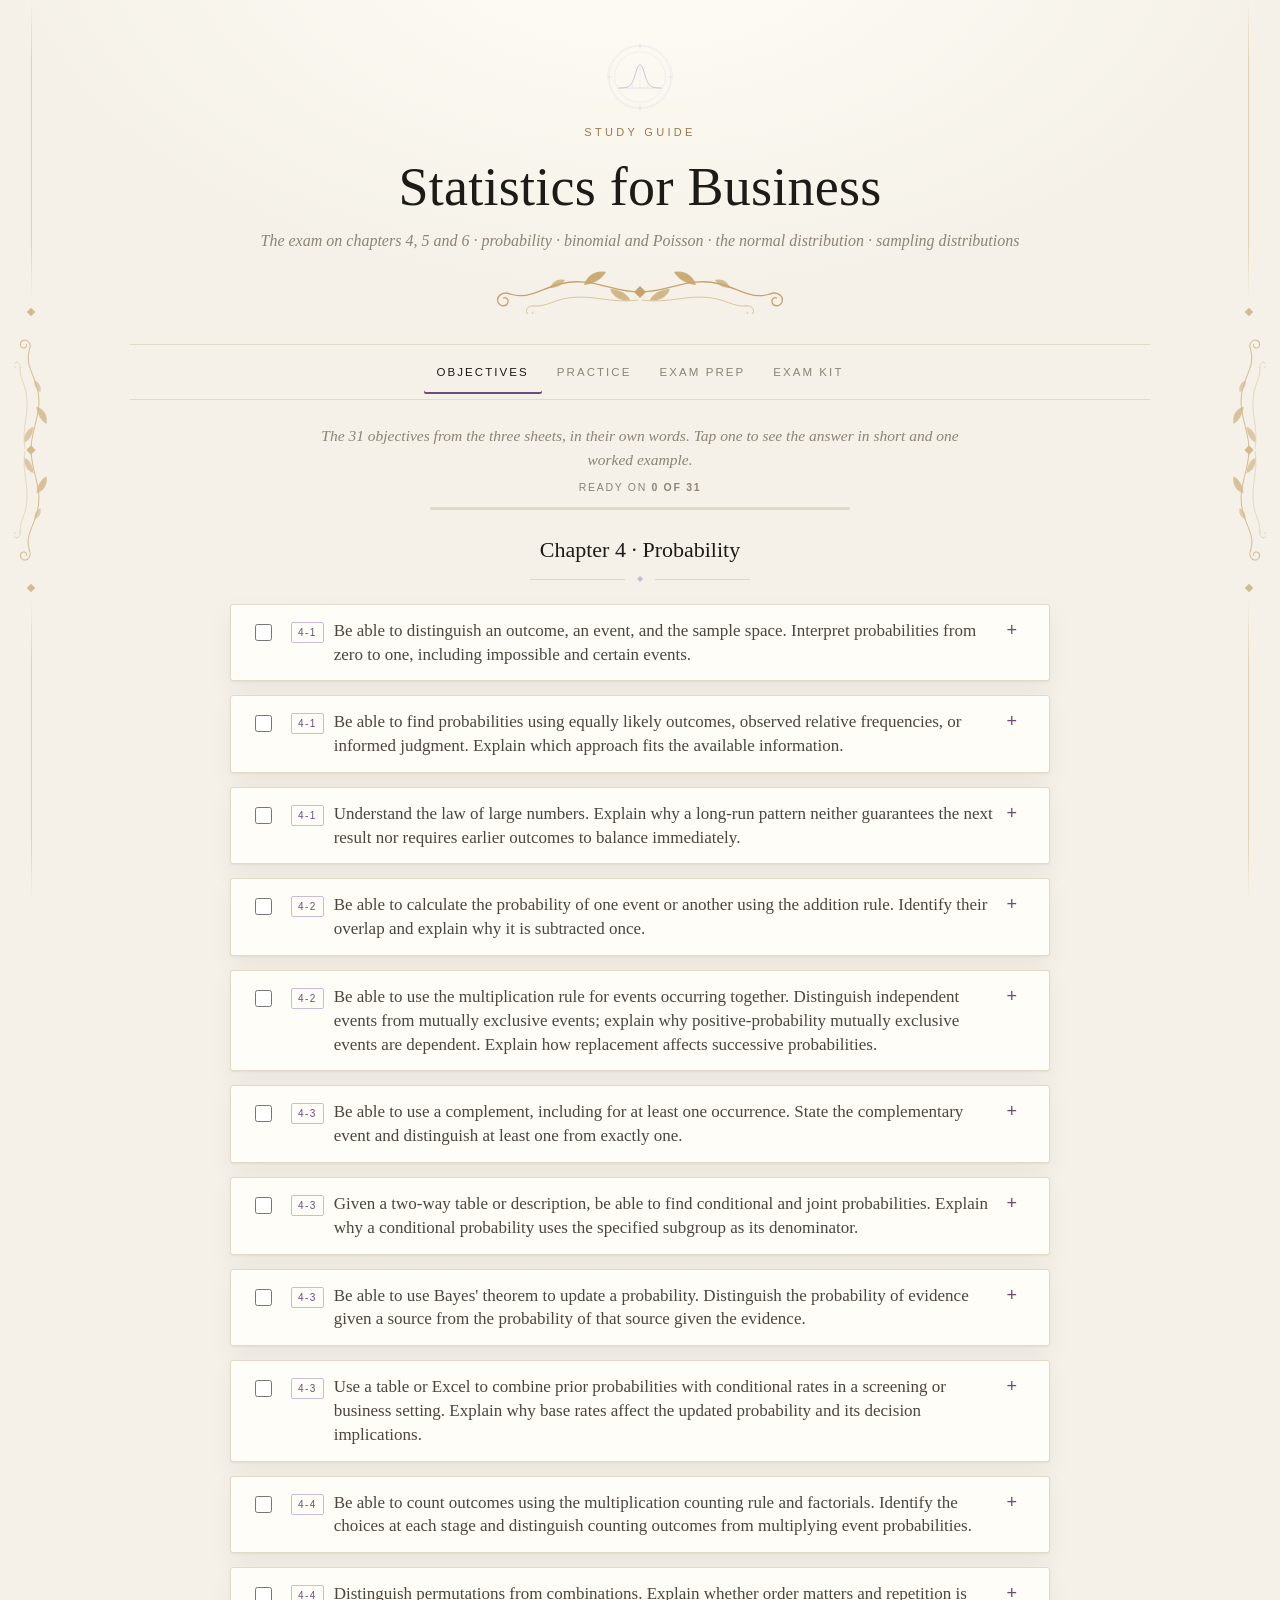
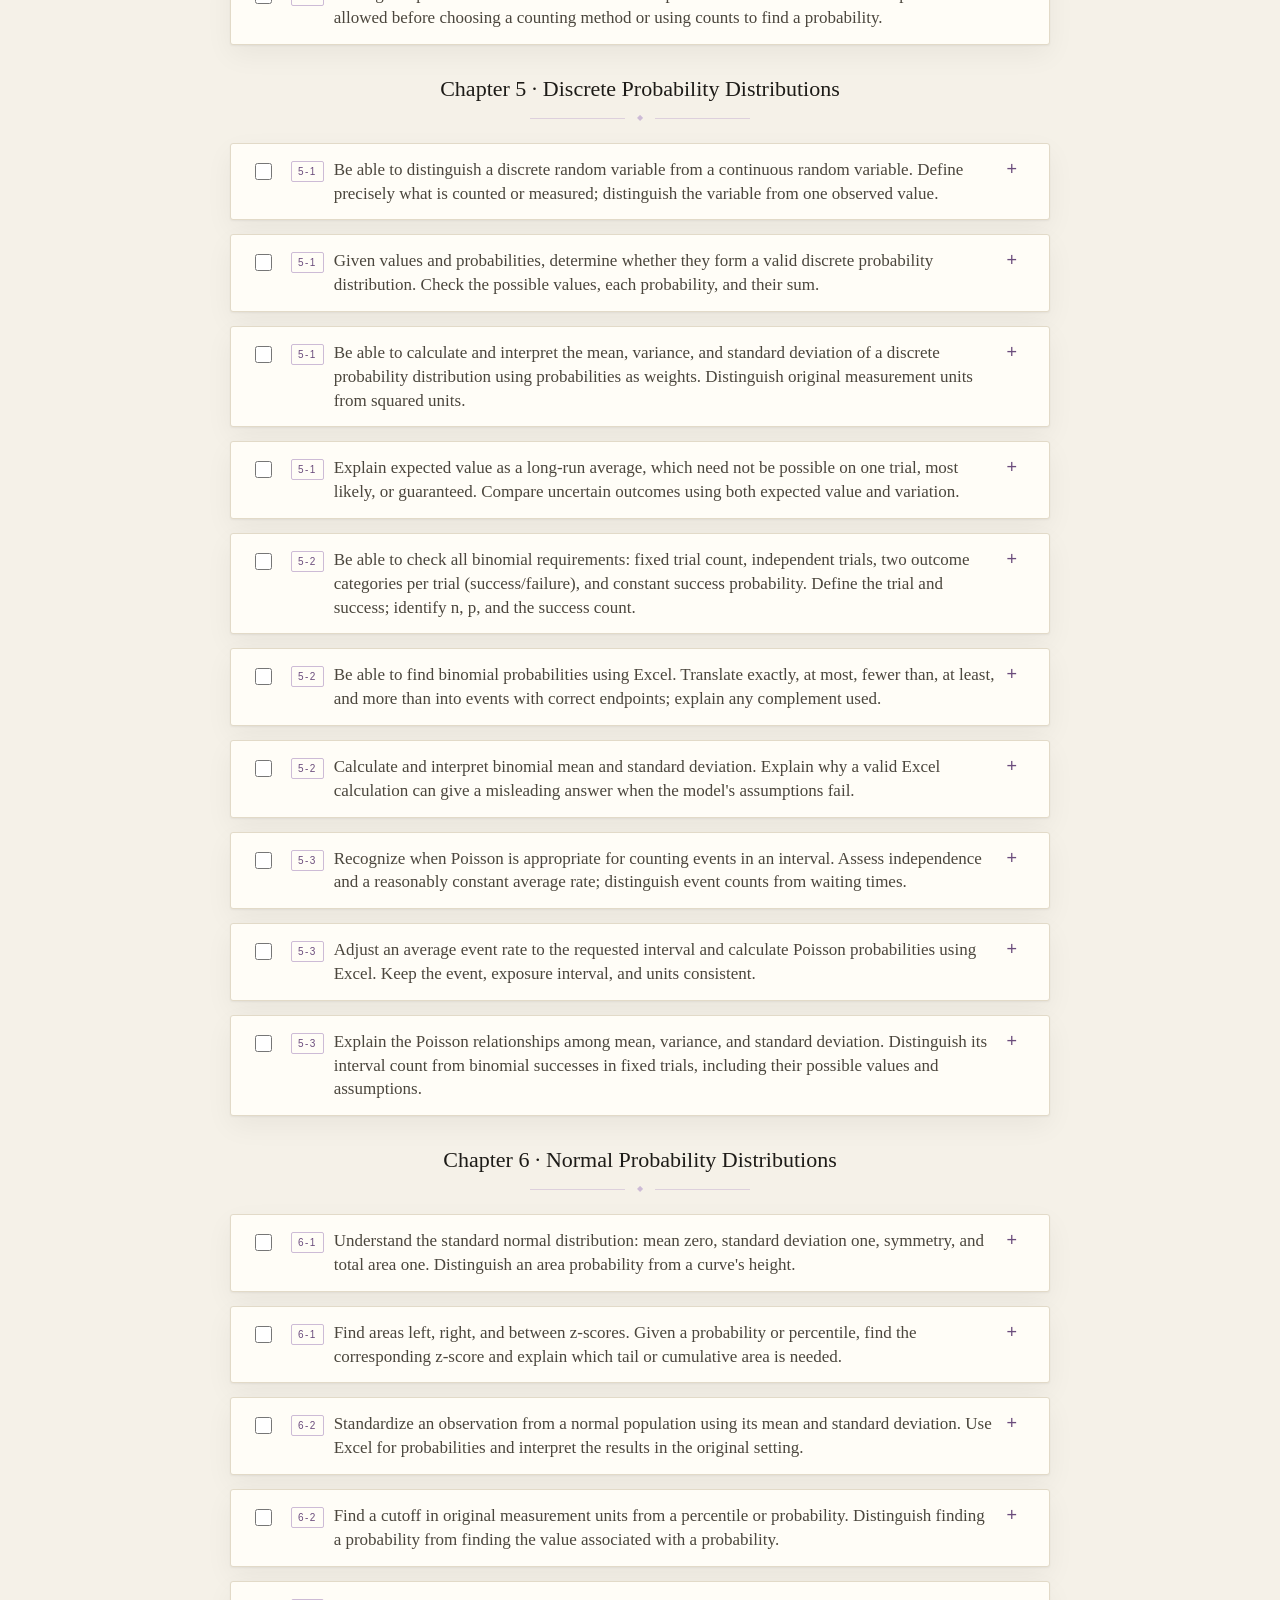
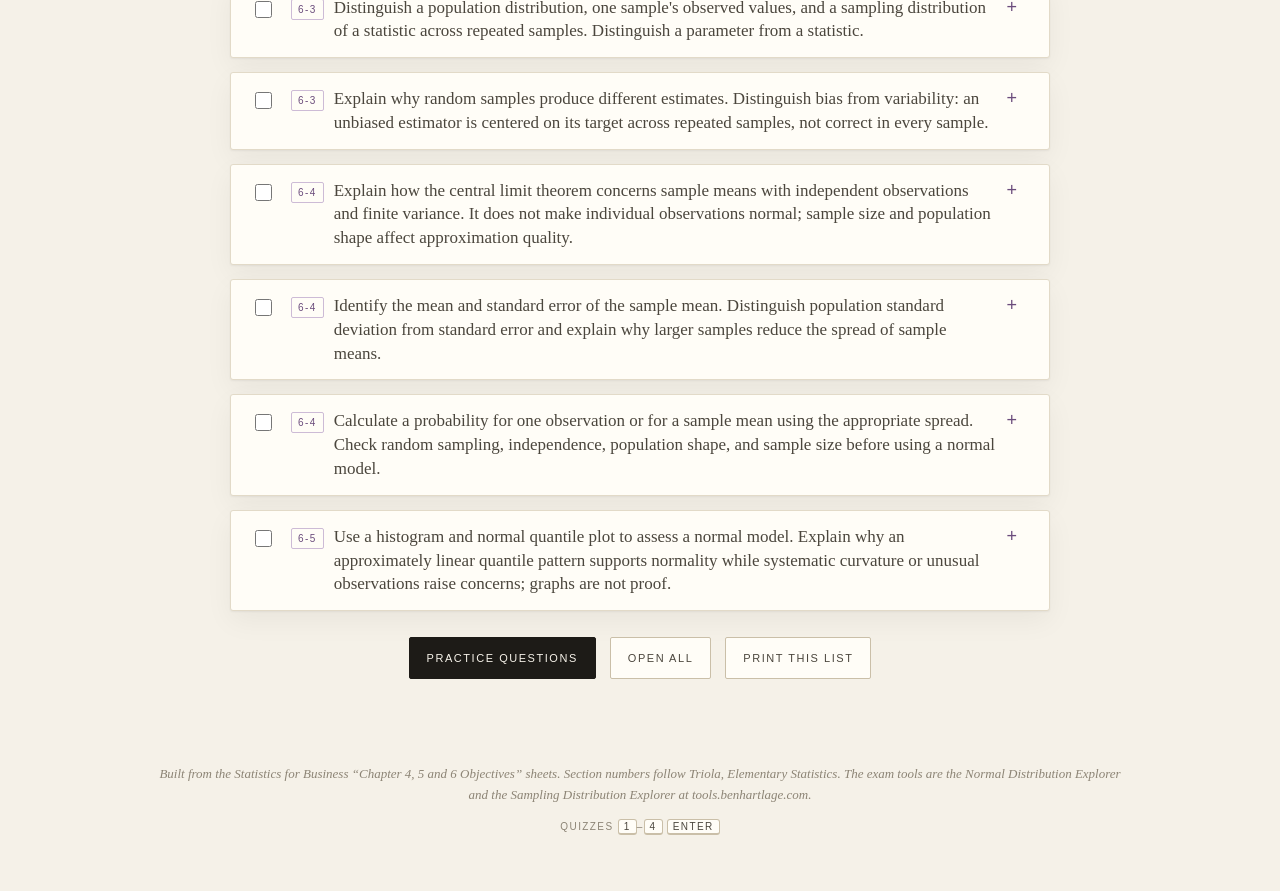
==== index.html @ 6afbb246 "Practice: the professor's Chapter 5 practice quiz (14 questions, his feedback, the six missed) Co-Au" ====
<!doctype html>
<html lang="en">
<head>
<meta charset="utf-8">
<meta name="viewport" content="width=device-width, initial-scale=1">
<title>Statistics for Business</title>
<meta name="description" content="Study guide for the Statistics for Business exam on chapters 4, 5 and 6: probability, binomial and Poisson distributions, the normal distribution, sampling distributions and the central limit theorem. Notes, Excel formulas, an exam flashcard, quizzes and a practice exam.">
<meta name="theme-color" content="#f3f3ea">
<link rel="manifest" href="manifest.webmanifest">
<link rel="icon" type="image/png" href="icon.png">
<link rel="apple-touch-icon" href="icon.png">
<meta name="apple-mobile-web-app-capable" content="yes">
<meta name="mobile-web-app-capable" content="yes">
<meta name="apple-mobile-web-app-title" content="Stats">
<meta name="apple-mobile-web-app-status-bar-style" content="default">
<meta property="og:type" content="website">
<meta property="og:site_name" content="Statistics for Business">
<meta property="og:url" content="https://daniel-projectt.github.io/stats/">
<meta property="og:title" content="Statistics for Business">
<meta property="og:description" content="Chapters 4, 5 and 6: every objective, the Excel formulas, a flashcard for the exam, quizzes and a practice exam.">
<meta property="og:image" content="https://daniel-projectt.github.io/stats/preview.png">
<meta property="og:image:width" content="1200">
<meta property="og:image:height" content="630">
<meta name="twitter:card" content="summary_large_image">
<style>
:root{
  --bg:#f5f1e8;
  --surface:#fffdf7;
  --surface-2:#faf6ec;
  --ink:#1d1b17;
  --ink-soft:#4b463d;
  --muted:#8c8475;
  --line:#e2dac8;
  --line-strong:#cabfa8;
  --gold:#9a7a44;
  --gold-soft:#c6a469;
  --ok:#3c6a51;
  --ok-bg:#e8f0ea;
  --bad:#9c3a2d;
  --bad-bg:#f8e7e4;
  --shadow:0 1px 2px rgba(29,27,23,.05), 0 10px 28px rgba(29,27,23,.05);
  --serif:"Palatino Linotype","Book Antiqua",Palatino,Cambria,"Times New Roman",serif;
  --greek:"Palatino Linotype",Cambria,"Times New Roman","Gentium Plus",serif;
  --sans:Optima,Candara,"Segoe UI",-apple-system,BlinkMacSystemFont,"Helvetica Neue",Arial,sans-serif;
}
*,*::before,*::after{box-sizing:border-box}
html{-webkit-text-size-adjust:100%}
body{
  margin:0;
  font-family:var(--serif);
  font-size:17px;line-height:1.6;
  color:var(--ink);
  background-color:var(--bg);
  background-image:radial-gradient(900px 520px at 50% -8%,#fffdf7 0%,rgba(255,253,247,0) 72%);
  background-attachment:fixed;
  -webkit-font-smoothing:antialiased;
}
.wrap{max-width:1060px;margin:0 auto;padding:0 20px;position:relative;z-index:1}
.gk{font-family:var(--greek)}

/* ---------- engraved side rails ---------- */
/* Slim by default (phones): a ruled margin with one diamond.
   Wider screens grow it into the flourish from the masthead, turned on its side. */
.rail{position:fixed;top:0;bottom:0;width:22px;display:none;flex-direction:column;align-items:center;justify-content:center;color:var(--gold-soft);pointer-events:none;z-index:0}
.rail.left{left:0}
.rail.right{right:0;transform:scaleX(-1)}
.rail .stem{flex:1 1 auto;width:1px;min-height:24px;background:linear-gradient(to bottom,transparent,currentColor 20%,currentColor 80%,transparent);opacity:.42}
.rail .bead{flex:0 0 auto;width:6px;height:6px;background:currentColor;transform:rotate(45deg);opacity:.7;margin:10px 0}
.rail .vine{display:none;flex:0 1 auto;width:34px;height:250px;min-height:120px;opacity:.7}
.rail .bead.bot{display:none}
@media (min-height:520px){ .rail{display:flex} }
@media (min-width:1180px) and (min-height:560px){
  .rail{width:62px}
  .rail .vine,.rail .bead.bot{display:block}
  .rail .vine{margin:0}
  .rail .vine{flex:0 1 auto}
}
@media (min-width:1380px){ .rail{width:84px} .rail .vine{width:46px;height:330px} }
@media (min-width:1600px){ .rail{width:104px} .rail .vine{width:56px;height:410px} }

/* ---------- masthead ---------- */
header{text-align:center;padding-block:44px 4px}
.eyebrow{font-family:var(--sans);font-size:11px;letter-spacing:.3em;text-transform:uppercase;color:var(--gold);margin:0 0 16px}
h1{font-weight:400;font-size:clamp(32px,6.2vw,54px);line-height:1.08;margin:0;letter-spacing:.005em}
.sub{margin:12px 0 0;color:var(--muted);font-style:italic;font-size:16px}
.orn{color:var(--gold-soft);display:block;margin:16px auto 0;width:min(320px,82%);height:auto}
.h2{font-weight:400;font-size:23px;text-align:center;margin:36px 0 6px;letter-spacing:.01em}
.h2 + .lead{margin-top:0}
.lead{text-align:center;font-style:italic;color:var(--muted);font-size:15px;max-width:640px;margin:0 auto 18px;line-height:1.55}
.divider{display:flex;align-items:center;gap:12px;justify-content:center;color:var(--gold-soft);margin:6px auto 18px;max-width:220px}
.divider::before,.divider::after{content:"";flex:1;height:1px;background:currentColor;opacity:.6}
.divider span{font-size:8px}

/* ---------- topics + modes ---------- */
.topics{display:flex;flex-wrap:wrap;justify-content:center;gap:2px;margin:26px 0 0;border-top:1px solid var(--line);border-bottom:1px solid var(--line);padding:5px 0}
.topic-btn{font-family:var(--sans);font-size:11.5px;letter-spacing:.18em;text-transform:uppercase;padding:13px 18px;background:none;border:0;color:var(--muted);cursor:pointer;border-radius:2px;transition:color .18s,box-shadow .18s;min-height:44px}
.topic-btn:hover{color:var(--ink)}
.topic-btn[aria-selected="true"]{color:var(--ink);box-shadow:inset 0 -2px 0 var(--gold)}
.intro{text-align:center;font-style:italic;color:var(--muted);margin:24px auto 0;max-width:640px;font-size:15.5px;line-height:1.55}
.modes{display:flex;justify-content:center;margin:18px 0 22px}
.hint{text-align:center;font-family:var(--sans);font-size:11px;letter-spacing:.08em;color:var(--muted);margin:-6px 0 18px;line-height:1.6}
.topic[hidden],.panel[hidden]{display:none}

/* ---------- generic controls ---------- */
.toolbar{display:flex;flex-wrap:wrap;gap:10px 14px;align-items:center;justify-content:center;margin:0 0 22px}
.toolbar.tight{margin:14px 0 0}
.btn{font-family:var(--sans);font-size:11px;letter-spacing:.14em;text-transform:uppercase;padding:11px 17px;min-height:42px;background:var(--surface);border:1px solid var(--line-strong);border-radius:2px;color:var(--ink-soft);cursor:pointer;transition:.18s}
.btn:hover{border-color:var(--gold);color:var(--gold)}
.btn.primary{background:var(--ink);border-color:var(--ink);color:#f7f3ea}
.btn.primary:hover{background:var(--gold);border-color:var(--gold);color:#fffdf7}
.btn:disabled{opacity:.4;cursor:not-allowed}
.seg{display:inline-flex;flex-wrap:wrap;border:1px solid var(--line-strong);border-radius:2px;overflow:hidden;background:var(--surface)}
.seg button{font-family:var(--sans);font-size:10.5px;letter-spacing:.12em;text-transform:uppercase;padding:10px 14px;min-height:40px;background:none;border:0;border-right:1px solid var(--line);color:var(--muted);cursor:pointer;transition:.18s}
.seg button:last-child{border-right:0}
.seg button[aria-pressed="true"]{background:var(--surface-2);color:var(--gold);box-shadow:inset 0 -2px 0 var(--gold)}
.seg button:hover{color:var(--ink)}
.label{font-family:var(--sans);font-size:10.5px;letter-spacing:.16em;text-transform:uppercase;color:var(--muted)}
button:focus-visible,.tile:focus-visible,.answer:focus-visible{outline:2px solid var(--gold);outline-offset:2px}
.spk{background:none;border:0;color:var(--line-strong);cursor:pointer;padding:6px;line-height:0;border-radius:50%;transition:.18s;vertical-align:middle}
.spk:hover{color:var(--gold);background:var(--surface-2)}

/* ---------- engraved bits ---------- */
.engraved{color:#fffdf5;-webkit-text-stroke:.6px rgba(150,118,64,.7);text-shadow:-1px -1px 0 #fff,2px 3px 5px rgba(96,78,48,.28)}
.card-corners{position:relative}
.card-corners .c{position:absolute;width:42px;height:42px;color:var(--gold-soft);opacity:.85;pointer-events:none}
.c.tl{top:6px;left:6px}.c.tr{top:6px;right:6px;transform:scaleX(-1)}.c.bl{bottom:6px;left:6px;transform:scaleY(-1)}.c.br{bottom:6px;right:6px;transform:scale(-1)}

/* ---------- review grid ---------- */
.grid{display:grid;grid-template-columns:repeat(auto-fill,minmax(184px,1fr));gap:14px}
.card{position:relative;background:var(--surface);border:1px solid var(--line);border-radius:3px;padding:20px 14px 16px;text-align:center;box-shadow:var(--shadow)}
.card.masked{cursor:pointer}
.card .num{position:absolute;top:9px;left:12px;font-family:var(--sans);font-size:10px;letter-spacing:.12em;color:var(--muted)}
.card .spk{position:absolute;top:5px;right:6px}
.glyphs{font-family:var(--greek);font-size:46px;line-height:1.15;letter-spacing:.04em}
.glyphs .lo,.lo{color:var(--gold)}
.name{font-family:var(--sans);font-size:11.5px;letter-spacing:.2em;text-transform:uppercase;margin-top:10px}
.tr{font-family:var(--sans);font-size:10.5px;letter-spacing:.1em;color:var(--muted);margin-top:3px}
.sound{font-style:italic;font-size:14.5px;color:var(--ink-soft);margin-top:7px;line-height:1.4}
.veil{filter:blur(9px);transition:filter .25s;user-select:none}
.veil.shown{filter:none}
.note{text-align:center;font-style:italic;color:var(--muted);font-size:14.5px;margin:22px auto 0;max-width:640px;line-height:1.55}

/* ---------- flashcards ---------- */
.flashWrap{max-width:470px;margin:0 auto}
.flash{perspective:1400px;height:350px;cursor:pointer}
.flashInner{position:relative;width:100%;height:100%;transition:transform .55s cubic-bezier(.4,.1,.2,1);transform-style:preserve-3d}
.flash.flipped .flashInner{transform:rotateY(180deg)}
.flash.noanim .flashInner{transition:none}   /* snap back to the front, so the next card's back never shows mid-turn */
.face{position:absolute;inset:0;backface-visibility:hidden;-webkit-backface-visibility:hidden;background:var(--surface);border:1px solid var(--line);border-radius:4px;box-shadow:var(--shadow);display:flex;flex-direction:column;align-items:center;justify-content:center;padding:28px 34px;overflow:auto;text-align:center}
.face.back{transform:rotateY(180deg);background:var(--surface-2)}
.face .big{font-family:var(--greek);font-size:clamp(66px,15vw,104px);line-height:1;letter-spacing:.03em}
.face .mid{font-family:var(--sans);font-size:clamp(22px,5.5vw,34px);letter-spacing:.14em;text-transform:uppercase}
.face .hint{font-family:var(--sans);font-size:10px;letter-spacing:.22em;text-transform:uppercase;color:var(--muted);margin:16px 0 0}
.face .bname{font-family:var(--sans);font-size:12.5px;letter-spacing:.22em;text-transform:uppercase;margin-top:12px}
.face .btr{font-family:var(--sans);font-size:10.5px;letter-spacing:.1em;color:var(--muted);margin-top:5px}
.face .bsound{font-style:italic;font-size:15px;margin-top:9px;color:var(--ink-soft);line-height:1.45}
.face .forms{font-family:var(--greek);font-size:21px;margin-top:10px;color:var(--gold);line-height:1.4}
.progress{height:2px;background:var(--line);margin:18px 0 10px;border-radius:2px;overflow:hidden}
.progress i{display:block;height:100%;background:var(--gold);transition:width .3s}
.counter{text-align:center;font-family:var(--sans);font-size:10.5px;letter-spacing:.18em;color:var(--muted);text-transform:uppercase;margin:0}

/* ---------- match ---------- */
.matchGrid{display:grid;grid-template-columns:1fr 1fr;gap:20px 26px;align-items:start}
.col h3{font-family:var(--sans);font-size:10.5px;letter-spacing:.2em;text-transform:uppercase;color:var(--muted);font-weight:400;margin:0 0 12px;text-align:center}
.tiles{display:grid;grid-template-columns:repeat(auto-fill,minmax(66px,1fr));gap:9px}
.tile{aspect-ratio:1;display:grid;place-items:center;font-family:var(--greek);font-size:31px;background:var(--surface);border:1px solid var(--line);border-radius:3px;cursor:pointer;color:var(--ink);transition:.16s;box-shadow:var(--shadow)}
.tile:hover{border-color:var(--gold-soft)}
.tiles.wide{grid-template-columns:repeat(auto-fill,minmax(126px,1fr))}
.tiles.wide .tile{aspect-ratio:auto;min-height:58px;padding:10px 8px;font-family:var(--sans);font-size:11.5px;letter-spacing:.14em;text-transform:uppercase;text-align:center;line-height:1.35}
.tiles.wide.sound .tile{font-family:var(--serif);font-size:14px;letter-spacing:0;text-transform:none;font-style:italic}
.tile.sel{border-color:var(--gold);box-shadow:0 0 0 2px rgba(154,122,68,.22)}
.tile.done{opacity:.3;pointer-events:none;border-style:dashed;color:var(--ok);border-color:var(--ok)}
.tile.bad{animation:shake .36s;border-color:var(--bad);color:var(--bad);background:var(--bad-bg)}
@keyframes shake{0%,100%{transform:translateX(0)}20%{transform:translateX(-5px)}40%{transform:translateX(5px)}60%{transform:translateX(-3px)}80%{transform:translateX(3px)}}
.scoreline{text-align:center;font-family:var(--sans);font-size:11px;letter-spacing:.16em;text-transform:uppercase;color:var(--muted);margin:0 0 18px}
.scoreline b{color:var(--ink);font-weight:400}
.banner{text-align:center;background:var(--ok-bg);border:1px solid #cbdcd0;color:var(--ok);border-radius:3px;padding:14px;margin:0 0 20px;font-style:italic}

/* ---------- quiz / practice ---------- */
.quizWrap{max-width:680px;margin:0 auto}
.dots{display:flex;flex-wrap:wrap;gap:6px;justify-content:center;margin-bottom:24px}
.dots i{width:7px;height:7px;border-radius:50%;background:var(--line-strong);transition:.2s}
.dots i.on{background:var(--gold);transform:scale(1.35)}
.dots i.ok{background:var(--ok)}
.dots i.no{background:var(--bad)}
.qcard{background:var(--surface);border:1px solid var(--line);border-radius:4px;box-shadow:var(--shadow);padding:34px 30px 30px}
.qnum{font-family:var(--sans);font-size:10px;letter-spacing:.24em;text-transform:uppercase;color:var(--gold);text-align:center}
.qtext{text-align:center;font-size:20px;margin:12px auto 0;line-height:1.45;max-width:520px}
.qglyph{font-family:var(--greek);text-align:center;font-size:82px;line-height:1.15;margin:12px 0 0;letter-spacing:.04em}
.qglyph.word{font-size:58px}
.qglyph.ink{color:var(--ink)}
.meaning{text-align:center;font-style:italic;color:var(--muted);margin:4px 0 16px}
.opts{display:grid;grid-template-columns:1fr 1fr;gap:11px;margin-top:24px}
.opt{position:relative;font-family:var(--serif);font-size:16.5px;background:var(--surface-2);border:1px solid var(--line);border-radius:3px;padding:16px 14px 14px;min-height:54px;cursor:pointer;color:var(--ink);transition:.16s;text-align:center;line-height:1.35}
.opt:hover:not(:disabled){border-color:var(--gold-soft);background:#fff}
.opt.glyph{font-family:var(--greek);font-size:36px;line-height:1.25;padding:14px 10px}
.opt .k{position:absolute;top:6px;left:9px;font-family:var(--sans);font-size:9.5px;letter-spacing:.1em;color:var(--muted);font-style:normal}
.opt.correct{background:var(--ok-bg);border-color:var(--ok);color:var(--ok)}
.opt.wrong{background:var(--bad-bg);border-color:var(--bad);color:var(--bad)}
.opt:disabled{cursor:default}
.feedback{text-align:center;margin-top:20px;font-style:italic;color:var(--ink-soft);min-height:26px;line-height:1.5}
.qfoot{display:flex;justify-content:center;margin-top:16px}
.answer{display:block;width:100%;font-family:var(--greek);font-size:24px;padding:12px 14px;border:1px solid var(--line-strong);border-radius:3px;background:#fff;text-align:center;color:var(--ink)}
.answer::placeholder{font-family:var(--serif);font-style:italic;font-size:16px;color:#b5ad9c}
.answer.ok{border-color:var(--ok);background:var(--ok-bg)}
.answer.bad{border-color:var(--bad);background:var(--bad-bg)}
.keys{display:flex;gap:8px;justify-content:center;margin-top:12px;flex-wrap:wrap}
.keys .ins{font-family:var(--greek);font-size:18px;text-transform:none;letter-spacing:0;padding:8px 16px}
.rh{margin-top:16px;text-align:left;background:var(--surface-2);border:1px solid var(--line);border-radius:3px;padding:12px 16px}
.rh ul{margin:6px 0 0;padding-left:18px;font-size:14.5px;color:var(--ink-soft)}
.rh li{margin:4px 0;line-height:1.45}
.result{text-align:center;background:var(--surface);border:1px solid var(--line);border-radius:4px;box-shadow:var(--shadow);padding:40px 26px 34px}
.result .big{font-size:60px;line-height:1;color:var(--gold)}
.result .rsub{font-family:var(--sans);font-size:11px;letter-spacing:.2em;text-transform:uppercase;color:var(--muted);margin-top:12px}
.result .verdict{font-style:italic;color:var(--ink-soft);margin-top:14px}
.misslist{margin:26px auto 0;max-width:470px;text-align:left;border-top:1px solid var(--line)}
.misslist > div{display:flex;gap:14px;align-items:baseline;padding:10px 2px;border-bottom:1px solid var(--line)}
.misslist .g{font-family:var(--greek);font-size:24px;min-width:74px;letter-spacing:.03em}
.misslist .t{font-size:14.5px;color:var(--ink-soft);font-style:italic;line-height:1.45}
.misslist .t b{font-family:var(--sans);font-size:11px;letter-spacing:.16em;text-transform:uppercase;font-weight:400;color:var(--ink);display:block;font-style:normal}

/* ---------- tables, rule cards, chips ---------- */
.tblwrap{overflow-x:auto;margin:0 -4px;padding:0 4px}
.tbl{width:100%;min-width:560px;border-collapse:collapse;background:var(--surface);border:1px solid var(--line);box-shadow:var(--shadow)}
.tbl th{font-family:var(--sans);font-size:10.5px;letter-spacing:.18em;text-transform:uppercase;color:var(--muted);font-weight:400;padding:12px 12px;border-bottom:1px solid var(--line);text-align:left;white-space:nowrap}
.tbl td{padding:12px;border-bottom:1px solid var(--line);vertical-align:top;font-size:15.5px;line-height:1.5}
.tbl tr:last-child td{border-bottom:0}
.tbl .gk{font-size:27px;line-height:1.2;white-space:nowrap}
.tbl .gk.sm{font-size:21px}
.tbl .gk.forms{white-space:normal;line-height:1.5}
.tbl .gk.forms i{font-style:normal;display:inline-block;min-width:1.9em}
.tbl .it{font-style:italic;color:var(--ink-soft)}
.tbl .mn{font-size:14.5px;color:var(--ink-soft);max-width:300px}
.tbl .kw{font-family:var(--sans);font-size:12px;letter-spacing:.06em;color:var(--gold)}
.tbl .cs{font-family:var(--sans);font-size:11.5px;letter-spacing:.18em;text-transform:uppercase;white-space:nowrap}
.rules{display:grid;grid-template-columns:repeat(auto-fit,minmax(270px,1fr));gap:14px}
.rule{background:var(--surface);border:1px solid var(--line);border-radius:3px;padding:18px 20px;box-shadow:var(--shadow)}
.rule h4{font-family:var(--sans);font-size:10.5px;letter-spacing:.2em;text-transform:uppercase;color:var(--gold);margin:0 0 8px;font-weight:400}
.rule p{margin:0;font-size:15px;line-height:1.5}
.rule .ex{font-style:italic;color:var(--muted);font-size:14.5px;margin-top:6px;line-height:1.55}
.rule .ex .gk{font-style:normal;color:var(--ink);font-size:17px}
.chips{display:flex;flex-wrap:wrap;gap:8px;justify-content:center}
.chip{background:var(--surface);border:1px solid var(--line);border-radius:3px;padding:8px 13px;font-size:14.5px;color:var(--ink-soft);box-shadow:var(--shadow)}
.chip .gk{font-size:21px;color:var(--ink);margin-right:8px}
.chip .tl{font-family:var(--sans);letter-spacing:.06em;color:var(--gold);margin-right:6px}
.chip .gk .lo{color:var(--gold)}

/* ---------- vocabulary ---------- */
.tbl .rk{font-family:var(--sans);font-size:10.5px;letter-spacing:.12em;color:var(--muted);width:1%;padding-top:17px}
.tbl.vocab .kw,.tbl.vocab .it,.tbl.vocab .mn{padding-top:16px}
#vListSeg button{min-width:42px}
.tbl tr.masked{cursor:pointer}
.face .big.vword{font-size:clamp(42px,10.5vw,66px);line-height:1.15}
.face .mid.vmean{font-size:clamp(19px,4.6vw,27px);line-height:1.35}
.face .bname.vgloss{font-size:14px;line-height:1.5}
.tiles.words,.tiles.glosses,.tiles.translits{grid-template-columns:repeat(auto-fill,minmax(128px,1fr))}
.tiles.words .tile,.tiles.glosses .tile,.tiles.translits .tile{aspect-ratio:auto;min-height:60px;padding:10px 8px;text-align:center;line-height:1.3}
.tiles.words .tile{font-family:var(--greek);font-size:23px}
.tiles.glosses .tile{font-family:var(--serif);font-size:14.5px;font-style:italic}
.tiles.translits .tile{font-family:var(--sans);font-size:14px;letter-spacing:.06em}

footer{text-align:center;padding:46px 20px 56px;color:var(--muted);font-size:13px;font-style:italic}
footer .keys{font-family:var(--sans);font-size:10px;letter-spacing:.14em;text-transform:uppercase;font-style:normal;margin-top:12px;color:var(--muted);display:block}
kbd{font-family:var(--sans);font-size:10px;border:1px solid var(--line-strong);border-bottom-width:2px;border-radius:3px;padding:1px 5px;background:var(--surface);color:var(--ink-soft)}

/* below this width the page fills the screen, so make room for the rails */
@media (max-width:1100px){ .wrap{padding:0 34px} }
@media (max-width:640px){
  body{font-size:16px}
  .matchGrid{grid-template-columns:1fr;gap:26px}
  .opts{grid-template-columns:1fr}
  .grid{grid-template-columns:repeat(auto-fill,minmax(146px,1fr))}
  .flash{height:330px}
  .qcard{padding:30px 18px 24px}
  .card-corners .c{width:32px;height:32px}
  .topic-btn{padding:12px 12px;font-size:11px}
}
@media print{
  body{background:#fff;background-image:none}
  .topics,.modes,.toolbar,.spk,footer,.orn,.hint,.intro,.rail{display:none!important}
  .wrap{padding:0}
  .card{break-inside:avoid;box-shadow:none}
  .grid{grid-template-columns:repeat(4,1fr);gap:8px}
  .veil{filter:none!important}
  header{padding-block:0 10px}
}
/* ============================================================ Statistics for Business
   The Greek study sheet's parchment base, with a hint of plum: the accent is
   a soft aubergine, the gold stays in the ornaments. Nothing else about the base changes. */
:root{
  --gold:#6b4c7c;        /* sage — accent text, rules, the tags       */
  --gold-soft:#cdbbd6;   /* pale sage — borders and hairlines         */
  --rose-wash:#f3edf6;   /* green wash — behind "the point"          */
  --rose-deep:#4c3359;   /* for the few places that need more weight  */
}

/* ================= additions for the marketing study guide (on top of the Greek base) ================= */
.emblem{display:block;width:66px;height:66px;margin:0 auto 14px;color:var(--gold-soft)}
.topic-btn{padding:13px 13px}
.ask{text-align:center;font-style:italic;color:var(--muted);font-size:14.5px;margin:14px auto 0;max-width:620px;line-height:1.5}
.knowline{text-align:center;margin:0 0 12px}
.know{display:inline-block;font-family:var(--sans);font-size:9.5px;letter-spacing:.2em;text-transform:uppercase;color:var(--gold);border:1px solid var(--gold-soft);border-radius:2px;padding:3px 9px;background:var(--surface)}
.src{display:block;font-family:var(--sans);font-size:10.5px;letter-spacing:.1em;color:var(--muted);margin-top:4px}

/* tables */
.tbl td.head{font-family:var(--sans);font-size:11.5px;letter-spacing:.16em;text-transform:uppercase;color:var(--gold);white-space:nowrap;vertical-align:top}
.tbl td ul{margin:0;padding-left:16px}
.tbl td li{margin:3px 0}
.tbl .sm{font-size:14px}
.tbl.n0{min-width:0}
.tbl td.num{font-variant-numeric:tabular-nums;white-space:nowrap;text-align:right}

/* 2 x 2 grids (buying behavior, value propositions) */
.matrix{display:grid;grid-template-columns:26px 1fr 1fr;gap:10px;margin:16px 0 4px;align-items:stretch}
.mx-h{font-family:var(--sans);font-size:10.5px;letter-spacing:.18em;text-transform:uppercase;color:var(--gold);text-align:center;padding-bottom:2px;align-self:end}
.mx-v{font-family:var(--sans);font-size:10.5px;letter-spacing:.18em;text-transform:uppercase;color:var(--gold);writing-mode:vertical-rl;transform:rotate(180deg);text-align:center;align-self:center;justify-self:center}
.mx-c{background:var(--surface);border:1px solid var(--line);border-radius:3px;padding:14px 16px;font-size:14.5px;line-height:1.5;box-shadow:var(--shadow)}
.mx-c h4{font-family:var(--serif);font-weight:400;font-size:19px;margin:0 0 6px}
.mx-c i{display:block;color:var(--muted);margin-top:6px}
.mx-c .lab{display:none}
@media (max-width:640px){ .matrix{grid-template-columns:1fr} .mx-h,.mx-v,.mx-corner{display:none} .mx-c .lab{display:block;font-family:var(--sans);font-size:9.5px;letter-spacing:.16em;text-transform:uppercase;color:var(--gold);margin:0 0 6px} }
.vp{display:grid;grid-template-columns:26px repeat(3,1fr);gap:8px;margin:14px 0 6px}
.vp .mx-h{align-self:end}
.vp .cell{border:1px solid var(--line);border-radius:3px;padding:12px 10px;text-align:center;font-family:var(--serif);font-size:15px;line-height:1.35;background:var(--surface)}
.vp .cell.win{background:var(--ok-bg);border-color:#cbdcd0;color:var(--ok)}
.vp .cell.lose{background:var(--bad-bg);border-color:#e8c9c4;color:var(--bad)}
.vp .cell.meh{background:var(--surface-2);color:var(--muted)}
.vp .cell small{display:block;font-family:var(--sans);font-size:9.5px;letter-spacing:.14em;text-transform:uppercase;margin-top:4px;opacity:.8}
@media (max-width:640px){ .vp{grid-template-columns:repeat(3,1fr)} .vp .mx-v,.vp .mx-corner{display:none} }

/* steps / flows */
.flow{display:flex;flex-wrap:wrap;gap:8px;align-items:stretch;margin:12px 0}
.flow .step{flex:1 1 220px;background:var(--surface);border:1px solid var(--line);border-radius:3px;padding:10px 12px;font-size:14px;line-height:1.4;box-shadow:var(--shadow);position:relative}
.flow .step > b:first-child{display:block;font-family:var(--sans);font-weight:400;font-size:9.5px;letter-spacing:.18em;text-transform:uppercase;color:var(--gold);margin-bottom:4px}
@media (max-width:640px){ .flow .step{flex-basis:100%} }
.levels{display:grid;gap:8px;margin:12px 0}
.levels .lv{display:grid;grid-template-columns:150px 1fr;gap:14px;background:var(--surface);border:1px solid var(--line);border-radius:3px;padding:12px 14px;box-shadow:var(--shadow);font-size:14.5px;line-height:1.5}
.levels .lv > b:first-child{font-family:var(--serif);font-weight:400;font-size:17px}
@media (max-width:640px){ .levels .lv{grid-template-columns:1fr;gap:4px} }

/* notes */
.secnav{display:flex;flex-wrap:wrap;gap:6px;justify-content:center;margin:0 0 22px}
.secnav a{font-family:var(--sans);font-size:10.5px;letter-spacing:.14em;text-transform:uppercase;color:var(--muted);text-decoration:none;padding:7px 11px;border:1px solid var(--line);border-radius:2px;background:var(--surface)}
.secnav a:hover{color:var(--gold);border-color:var(--gold-soft)}
.secnav a[hidden]{display:none}
.secnav a.on{color:var(--gold);border-color:var(--gold);box-shadow:inset 0 -2px 0 var(--gold)}
.lessonbar{display:flex;flex-wrap:wrap;align-items:center;justify-content:center;gap:10px;margin:0 0 12px;scroll-margin-top:10px}
.note-sec[hidden]{display:none}
.secstep{display:flex;align-items:center;justify-content:space-between;gap:10px;margin-top:30px;padding-top:18px;border-top:1px solid var(--line)}
.secstep .count{font-family:var(--sans);font-size:10.5px;letter-spacing:.16em;text-transform:uppercase;color:var(--muted)}
.secstep .btn[disabled]{opacity:.35;cursor:default}
.note-sec{max-width:760px;margin:0 auto 34px}
.note-sec h2{font-family:var(--serif);font-weight:400;font-size:24px;text-align:center;margin:0 0 4px}
.note-sec h3{font-family:var(--sans);font-weight:400;font-size:11px;letter-spacing:.2em;text-transform:uppercase;color:var(--gold);margin:22px 0 8px}
.note-sec p{margin:0 0 8px;font-size:15.5px;line-height:1.6}
.note-sec ul,.note-sec ol{margin:4px 0 10px;padding-left:20px;font-size:15px;line-height:1.55;color:var(--ink)}
.note-sec li{margin:4px 0}
.note-sec .chips{margin:8px 0 12px}
.quote{margin:12px 0;padding:12px 16px;border-left:2px solid var(--gold-soft);background:var(--surface);font-size:14.5px;line-height:1.55;color:var(--ink-soft);font-style:italic}
.quote small{display:block;font-family:var(--sans);font-size:10.5px;letter-spacing:.08em;color:var(--muted);font-style:normal;margin-top:5px}
.boxrow{display:grid;grid-template-columns:1fr 1fr;gap:14px;margin:12px 0}
.boxrow.four{grid-template-columns:repeat(4,1fr)}
.box{background:var(--surface);border:1px solid var(--line);border-radius:3px;padding:14px 16px;box-shadow:var(--shadow)}
.box h4{font-family:var(--sans);font-weight:400;font-size:10.5px;letter-spacing:.2em;text-transform:uppercase;color:var(--gold);margin:0 0 8px}
.box ul{margin:0;padding-left:18px;font-size:14.5px}
.box p{margin:0 0 8px;font-size:14.5px;line-height:1.5}
.point{border-left:3px solid var(--gold-soft);background:var(--rose-wash);padding:13px 18px 13px 20px;margin:0 0 20px;border-radius:0 3px 3px 0}
.point > b{font-family:var(--sans);font-weight:400;font-size:10px;letter-spacing:.18em;text-transform:uppercase;color:var(--gold);display:block;margin-bottom:6px}
.point p{margin:0;font-size:15.5px;line-height:1.65}
.point p.able{margin-top:8px;font-size:14.5px;color:var(--ink-soft)}
.point p.able b{font-family:var(--sans);font-weight:400;font-size:10px;letter-spacing:.16em;text-transform:uppercase;color:var(--gold);margin-right:6px}
.exam-tip{background:var(--surface-2);border:1px solid var(--line);border-radius:3px;padding:12px 16px;margin:14px 0;font-size:14.5px;line-height:1.55}
.exam-tip b{font-family:var(--sans);font-weight:400;font-size:10px;letter-spacing:.18em;text-transform:uppercase;color:var(--gold);display:block;margin-bottom:4px}
.case{background:var(--surface);border:1px solid var(--line);border-radius:3px;padding:14px 16px;margin:12px 0;box-shadow:var(--shadow);font-size:14.5px;line-height:1.55}
.case b.t{font-family:var(--serif);font-weight:400;font-size:17px;display:block;margin-bottom:4px}
@media (max-width:900px){ .boxrow.four{grid-template-columns:1fr 1fr} }
@media (max-width:640px){ .boxrow,.boxrow.four{grid-template-columns:1fr} }

/* quiz extras */
.opt.tf{font-family:var(--sans);font-size:12px;letter-spacing:.16em;text-transform:uppercase}
.opts.two{grid-template-columns:1fr 1fr}
.qtag{display:inline-block;font-family:var(--sans);font-size:9.5px;letter-spacing:.16em;text-transform:uppercase;color:var(--gold);border:1px solid var(--gold-soft);border-radius:2px;padding:2px 7px;margin:0 2px 8px}
.qtag.sec{font-family:var(--serif);font-size:13px;letter-spacing:0;text-transform:none;color:var(--ink-soft);border-color:var(--line-strong);font-style:italic}
.secch{display:block;font-family:var(--sans);font-size:9.5px;letter-spacing:.16em;text-transform:uppercase;color:var(--gold)}
.qtag.tier{font-family:var(--sans);font-size:9.5px;letter-spacing:.14em;text-transform:uppercase;font-style:normal}
.qtag.tier.t2{color:var(--ink);border-color:var(--gold);background:var(--surface-2)}
.qtag.tier.t1{color:var(--muted);border-color:var(--line-strong)}
.qtag.tier.t0{color:var(--ink);border-style:dashed;border-color:var(--gold)}
.tsub{display:block;font-family:var(--serif);font-style:italic;font-size:13.5px;color:var(--muted);margin-top:2px;line-height:1.45}
.setnote{max-width:560px;margin:18px auto 0;font-size:14px;line-height:1.55;color:var(--muted);font-style:italic;text-align:center}
.fifty{margin:22px auto 0;max-width:560px;text-align:center}
.fifty .btn{font-size:12px;padding:12px 26px}
.fifty p{max-width:520px;margin:12px auto 0;font-size:14px;line-height:1.55;color:var(--muted);font-style:italic}
.orline{margin:26px auto 4px;font-family:var(--sans);font-size:10px;letter-spacing:.2em;text-transform:uppercase;color:var(--muted);text-align:center}
.setup{max-width:600px;margin:0 auto;text-align:center}
.setup .row{margin:12px 0}
.misslist .g{font-family:var(--serif);font-size:15px;min-width:0;flex:1;letter-spacing:0}
.misslist > div{flex-direction:column;gap:4px}
.misslist .t{font-style:normal}
.misslist .t b{display:inline;font-family:inherit;font-size:inherit;letter-spacing:0;text-transform:none;font-weight:600;color:var(--ink)}

/* text tiles for Match */
.tiles.text{grid-template-columns:1fr;gap:8px}
.tiles.text .tile{aspect-ratio:auto;display:block;min-height:48px;padding:11px 14px;font-family:var(--serif);font-size:15px;line-height:1.4;text-align:left}
.tiles.text.names .tile{font-size:16.5px}
.flash{height:420px}
.face .bsound{font-size:15px;line-height:1.55}
@media (max-width:640px){ .flash{height:440px} }

/* subsections inside a study-guide section */
.note-sec h3.sub{font-family:var(--serif);font-weight:400;font-style:italic;font-size:20px;letter-spacing:0;text-transform:none;color:var(--ink);margin:30px 0 10px;padding-top:16px;border-top:1px solid var(--line)}
.note-sec .divider + h3.sub{margin-top:0;padding-top:0;border-top:0}

/* guide: the handout */
.handout{max-width:760px;margin:0 auto 18px;background:var(--surface);border:1px solid var(--line);border-radius:4px;box-shadow:var(--shadow);padding:34px 40px 26px;text-align:center}
.handout .hcourse{font-family:var(--sans);font-size:10.5px;letter-spacing:.24em;text-transform:uppercase;color:var(--gold)}
.handout h2{font-family:var(--serif);font-weight:400;font-size:27px;margin:10px 0 2px}
.handout .hscope{font-style:italic;color:var(--muted);margin:0 0 16px;font-size:15px}
.handout .hrules{text-align:left;margin:0 auto;padding-left:20px;max-width:600px;font-size:15px;line-height:1.55}
.handout .hrules li{margin:5px 0}
.gsub{display:flex;flex-wrap:wrap;gap:6px;margin-top:10px}
.gsub .btn{padding:6px 10px;min-height:30px;font-size:9.5px;letter-spacing:.12em}
@media (max-width:640px){ .handout{padding:24px 20px 20px} }
.gprog{max-width:820px;margin:0 auto 22px;text-align:center}
.gprog .count{font-family:var(--sans);font-size:10.5px;letter-spacing:.16em;text-transform:uppercase;color:var(--muted)}
.gprog .bar{height:3px;background:var(--line);margin:8px auto 0;max-width:420px;overflow:hidden;border-radius:2px}
.gprog .bar i{display:block;height:100%;background:var(--gold);transition:width .3s}
.gsec{max-width:820px;margin:0 auto 26px}
.gsec h2{font-family:var(--serif);font-weight:400;font-size:22px;text-align:center;margin:0 0 4px}
.gsec .obj{margin:0 0 14px;padding-left:20px;font-size:14.5px;line-height:1.5;color:var(--ink-soft)}
.gsec .obj li{margin:3px 0}
.gitem{display:grid;grid-template-columns:auto 1fr auto;gap:12px 16px;align-items:start;background:var(--surface);border:1px solid var(--line);border-radius:3px;padding:14px 16px;margin:0 0 8px;box-shadow:var(--shadow)}
.gitem input{margin-top:5px;width:17px;height:17px;accent-color:var(--gold);cursor:pointer}
.gitem .gt{font-family:var(--serif);font-size:18px;line-height:1.3}
.gitem .gt .nb{font-family:var(--sans);font-size:9.5px;letter-spacing:.16em;text-transform:uppercase;color:var(--gold);border:1px solid var(--gold-soft);border-radius:2px;padding:1px 6px;margin-left:8px;vertical-align:middle}
.gitem .gs{font-size:14.5px;color:var(--ink-soft);margin-top:6px;line-height:1.5}
.gitem.ok{background:var(--surface-2)}
.gitem.ok .gt{color:var(--muted)}
.gitem .btn{white-space:nowrap}
.flashhit{outline:2px solid var(--gold);outline-offset:3px;transition:outline-color 1.2s}
@media (max-width:640px){ .gtop{grid-template-columns:1fr} .gitem{grid-template-columns:auto 1fr} .gitem .btn{grid-column:2;justify-self:start} }

@media print{
  .note-sec[hidden]{display:block!important}
  .secnav,.lessonbar,.secstep,.gitem .btn,.gitem input,.gprog .bar,.emblem{display:none!important}
  .gitem{grid-template-columns:1fr;box-shadow:none;break-inside:avoid;padding:8px 10px}
  .gitem.ok{background:none}
}

/* ---- green highlighting, the point of this page's colour ---- */
mark,.hl{background:var(--rose-wash);color:inherit;padding:.08em .28em;border-radius:2px;box-shadow:0 0 0 1px rgba(107,76,124,.16)}
.exam-tip{background:var(--rose-wash);border-color:var(--gold-soft)}
.case{border-color:var(--gold-soft)}
.quote{background:var(--rose-wash)}
.gitem.ok{background:var(--rose-wash)}

/* the gold stays on the ornaments, so the green reads as a hint, not a theme */
.orn,.rail{color:#c6a469}
header .eyebrow{color:#9a7a44}

/* when an option bar wraps on a phone, every row fills the width */
.seg{justify-content:center}
.seg button{flex:1 1 auto;border-bottom:1px solid var(--line);margin-bottom:-1px}

/* ---- math in plain HTML ---- */
.fr{display:inline-flex;flex-direction:column;vertical-align:middle;text-align:center;margin:0 .15em;line-height:1.15;font-size:.92em}
.fr > span:first-child{border-bottom:1px solid currentColor;padding:0 .2em}
.fr > span:last-child{padding:0 .2em}
.ov{border-top:1px solid currentColor;padding-top:1px}
details.work{background:var(--surface);border:1px solid var(--line);border-left:3px solid var(--gold);border-radius:3px;padding:10px 14px;margin:12px 0}
details.work summary{cursor:pointer;font-family:var(--sans);font-size:11px;letter-spacing:.08em;color:var(--gold)}
details.work p{margin:10px 0 2px;line-height:1.7}
figure.graph{margin:14px auto;max-width:560px;text-align:center}
figure.graph img{width:100%;height:auto;border:1px solid var(--line);border-radius:3px;background:#fff}
figure.graph figcaption{font-size:13px;font-style:italic;color:var(--muted);margin-top:6px}
details.keyterms{background:var(--surface);border:1px solid var(--line);border-radius:4px;padding:14px 18px;margin:18px 0;box-shadow:var(--shadow)}
details.keyterms summary{cursor:pointer;font-family:var(--sans);font-size:11px;letter-spacing:.12em;text-transform:uppercase;color:var(--gold)}
details.keyterms ol{list-style:none;padding:0;margin:14px 0 0}
details.keyterms li{display:grid;grid-template-columns:34px 1fr auto;gap:4px 12px;align-items:start;padding:10px 0;border-top:1px solid var(--line)}
details.keyterms .kn{font-family:var(--sans);font-size:11px;color:var(--gold);padding-top:3px}
details.keyterms p{margin:0;font-size:15px;line-height:1.5}
details.keyterms .ka{grid-column:2 / 4;color:var(--rose-deep);font-weight:600}
details.keyterms .reveal{min-height:34px;padding:6px 10px}
@media (max-width:640px){ details.keyterms li{grid-template-columns:26px 1fr} details.keyterms .reveal{grid-column:2} }

/* ---- Excel formulas ---- */
code.xl{font-family:Consolas,"SF Mono",Menlo,monospace;font-size:.86em;background:var(--surface);border:1px solid var(--line);border-radius:2px;padding:1px 5px;white-space:nowrap;color:var(--rose-deep)}
.tbl td code.xl{white-space:normal;display:inline-block;line-height:1.5}
.tbl td .ans{display:block;font-weight:600;margin-top:3px}
.fcv br{display:block;content:"";margin-top:3px}
/* ---- exam kit ---- */
.fcwrap{display:grid;grid-template-columns:1fr 1fr;gap:16px;max-width:980px;margin:0 auto}
.fcard{background:var(--surface);border:1px solid var(--line-strong);border-radius:4px;box-shadow:var(--shadow);padding:20px 20px 16px}
.fcside{font-family:var(--sans);font-size:10px;letter-spacing:.18em;text-transform:uppercase;color:var(--gold);text-align:center;margin-bottom:10px}
.fct{width:100%;border-collapse:collapse;font-size:13.5px;line-height:1.4}
.fct td{padding:5px 4px;border-top:1px solid var(--line);vertical-align:top}
.fct tr:first-child td{border-top:0}
.fck{font-family:var(--sans);font-size:9.5px;letter-spacing:.12em;text-transform:uppercase;color:var(--gold);white-space:nowrap;padding-right:8px!important;width:1%}
.toolwhat{text-align:center;color:var(--ink-soft)}
.toollink{display:inline-block;margin-left:6px;font-family:var(--sans);font-size:10.5px;letter-spacing:.12em;text-transform:uppercase;color:var(--gold)}
details.work ol{margin:8px 0 2px;padding-left:20px;font-size:15px;line-height:1.55}
details.work summary{font-size:12px}
.tbl.which td.head{white-space:normal}
@media (max-width:760px){ .fcwrap{grid-template-columns:1fr} .fck{white-space:normal;width:26%} }
@media print{
  body.printkit header,body.printkit .topics,body.printkit .modes,body.printkit .intro,body.printkit footer,body.printkit .rail,body.printkit #kitPrint,body.printkit #topic-kit .note-sec{display:none!important}
  body.printkit .topic:not(#topic-kit){display:none!important}
  body.printkit .fcwrap{grid-template-columns:1fr 1fr;gap:8px;max-width:none}
  body.printkit .fcard{box-shadow:none;padding:8px;break-inside:avoid}
  body.printkit .fct{font-size:9.5px} body.printkit .fck{font-size:7px}
  body.printkit .card-corners .c{display:none}
}

/* ---- objectives: tap one to see the answer and an example ---- */
.gitem.obj{align-items:flex-start}
.gitem.obj .gbody{flex:1 1 auto;min-width:0}
.gopen{display:flex;align-items:baseline;gap:10px;width:100%;text-align:left;font:inherit;color:inherit;background:none;border:0;padding:0;cursor:pointer}
.gopen .nb{flex:0 0 auto;font-family:var(--sans);font-size:10px;letter-spacing:.14em;color:var(--gold);border:1px solid var(--gold-soft);border-radius:2px;padding:2px 6px}
.gopen .gt{flex:1 1 auto;font-family:var(--serif);font-size:17px;line-height:1.4}
.gopen::after{content:"+";flex:0 0 auto;font-family:var(--sans);font-size:18px;color:var(--gold);line-height:1}
.gopen[aria-expanded="true"]::after{content:"\2212"}
.gans{margin-top:12px;padding-top:12px;border-top:1px solid var(--line)}
.gans[hidden]{display:none}
.gans b{font-weight:600}
.gans .gs > b:first-child,.gex > b:first-child{display:block;font-family:var(--sans);font-weight:400;font-size:10px;letter-spacing:.18em;text-transform:uppercase;color:var(--gold);margin-bottom:4px}
.gans .gs{font-size:16px;line-height:1.55;color:var(--ink);margin:0 0 14px}
.gex{background:var(--surface-2);border:1px solid var(--line);border-radius:3px;padding:12px 14px}
.gex p{margin:0 0 8px;font-size:15.5px;line-height:1.55}
.gex p:last-child{margin-bottom:0}
.gex code{font-family:Consolas,"Courier New",monospace;font-size:.9em;overflow-wrap:anywhere}
@media print{ .gans[hidden]{display:block!important} .gopen::after{content:""} }

/* ---- exam prep ---- */
.qcard.prep{text-align:left}
.qcard.prep .qnum,.qcard.prep .qtags{text-align:center;justify-content:center}
.qcard.prep .qtext{text-align:left;font-size:18px}
.prepscore{text-align:center;font-family:var(--sans);font-size:11px;letter-spacing:.14em;text-transform:uppercase;color:var(--muted);margin:6px 0 0}
.preparts{margin:14px 0 0;padding-left:1.4em}
.preparts li{margin:0 0 16px;padding-left:4px}
.preparts li::marker{color:var(--gold);font-family:var(--sans);font-size:13px}
.preparts .pq{margin:0;font-size:17px;line-height:1.5}
.preparts li:not(.cur) .pq{color:var(--ink-soft)}
.preparts .pa,.preparts .ptrap,.phint{margin:8px 0 0;padding:10px 12px;border:1px solid var(--line);border-radius:3px;background:var(--surface-2);font-size:15.5px;line-height:1.55}
.preparts .pa > b:first-child,.preparts .ptrap > b:first-child,.phint > b:first-child{display:block;font-family:var(--sans);font-weight:400;font-size:10px;letter-spacing:.18em;text-transform:uppercase;color:var(--gold);margin-bottom:3px}
.preparts .ptrap{border-color:var(--gold-soft)}
.preparts code{font-family:Consolas,"Courier New",monospace;font-size:.9em;overflow-wrap:anywhere}
.phint[hidden]{display:none}
.prepfoot{display:flex;flex-wrap:wrap;align-items:center;justify-content:center;gap:10px;margin-top:18px}

/* ---- the two essays ---- */
.tbl.rub td{vertical-align:top}
.tbl.rub td:first-child{width:44%}
.tbl.rub b{display:block;font-weight:600}
.tbl.rub .rpts{display:block;font-family:var(--sans);font-size:10px;letter-spacing:.16em;text-transform:uppercase;color:var(--gold);margin:2px 0 5px}
.tbl.rub i{display:block;color:var(--muted);font-size:13.5px;line-height:1.45}
.esteps{margin:0 0 6px;padding-left:1.3em}
.esteps li{margin:0 0 7px;line-height:1.55}
.eprompt{background:var(--surface);border:1px solid var(--line);border-radius:3px;padding:14px 16px;font-size:16.5px;line-height:1.55;box-shadow:var(--shadow)}
.eanswer{margin-top:14px;background:var(--surface-2);border:1px solid var(--line);border-radius:3px;padding:14px 16px}
.eanswer[hidden]{display:none}
.eanswer p{margin:0 0 10px;font-size:15.5px;line-height:1.6}
.eanswer p:last-child{margin-bottom:0}
.eanswer code{font-family:Consolas,"Courier New",monospace;font-size:.9em;overflow-wrap:anywhere}
@media print{ .eanswer[hidden]{display:block!important} }
</style>
</head>
<body>
<svg width="0" height="0" style="position:absolute;width:0;height:0" aria-hidden="true" focusable="false">
  <symbol id="flourish" viewBox="0 0 320 44">
    <g id="flh" fill="none" stroke="currentColor" stroke-width="1.3" stroke-linecap="round">
      <path d="M160 22 C132 22 110 6 80 14 C60 19 48 30 30 24"/>
      <path d="M30 24 c-7-3-14 2-12 8 c2 5 9 5 10 0 c0.6-3-2-5-4.5-4"/>
      <path d="M158 30 C130 34 114 24 88 28 C74 30 66 37 54 36" stroke-width=".8" opacity=".75"/>
      <path d="M54 36 c-5-1-9 3-7 7 c2 3 6 2 6-1" stroke-width=".8" opacity=".75"/>
      <path d="M104 15 c3-10 12-15 22-13 c-4 7-12 12-22 13z" fill="currentColor" stroke="none" opacity=".9"/>
      <path d="M130 19 c3 8 11 13 20 11 c-3-6-10-11-20-11z" fill="currentColor" stroke="none" opacity=".75"/>
      <path d="M70 18 c2-7 9-10 15-8 c-3 5-8 8-15 8z" fill="currentColor" stroke="none" opacity=".7"/>
    </g>
    <use href="#flh" transform="matrix(-1 0 0 1 320 0)"/>
    <path d="M160 16 l6 6-6 6-6-6z" fill="currentColor"/>
  </symbol>
  <symbol id="corner" viewBox="0 0 60 60">
    <g fill="none" stroke="currentColor" stroke-width="1.2" stroke-linecap="round">
      <path d="M4 58 V26 C4 12 12 4 26 4 H58"/>
      <path d="M12 52 V30 C12 20 20 12 30 12 H52" stroke-width=".7" opacity=".7"/>
      <path d="M26 4 c-9 4-12 15-3 19 c6 3 11-3 8-7 c-2-3-7-1-5 2"/>
    </g>
    <path d="M28 20 c6-3 12-1 14 6 c-6 1-11-1-14-6z" fill="currentColor" opacity=".8"/>
    <path d="M8 8 l4 4-4 4-4-4z" fill="currentColor"/>
  </symbol>
  <!-- masthead seal: the normal curve over its axis, with the mean marked -->
  <symbol id="emblem" viewBox="0 0 120 120">
    <circle cx="60" cy="60" r="59" fill="none" stroke="currentColor" stroke-width=".5" opacity=".35"/>
    <circle cx="60" cy="60" r="56.5" fill="none" stroke="currentColor" stroke-width=".9" opacity=".55"/>
    <circle cx="60" cy="60" r="46" fill="none" stroke="currentColor" stroke-width=".7" opacity=".5"/>
    <path d="M22 80 C38 80 44 78 50 60 C54 46 56 38 60 38 C64 38 66 46 70 60 C76 78 82 80 98 80" fill="none" stroke="currentColor" stroke-width="1.6" stroke-linecap="round"/>
    <path d="M20 80 L100 80" stroke="currentColor" stroke-width="1" stroke-linecap="round" opacity=".75"/>
    <path d="M60 38 L60 80" stroke="currentColor" stroke-width=".8" stroke-dasharray="2 2.5" opacity=".7"/>
    <path d="M46 80 L46 70 M74 80 L74 70" stroke="currentColor" stroke-width=".7" opacity=".5"/>
    <g stroke="currentColor" stroke-width="1" stroke-linecap="round" opacity=".6"><path d="M60 1v7M60 112v7M1 60h7M112 60h7"/></g>
  </symbol>
</svg>

<div class="rail left" aria-hidden="true">
  <span class="stem"></span>
  <span class="bead top"></span>
  <svg class="vine" viewBox="0 0 44 320" aria-hidden="true"><g transform="translate(44,0) rotate(90)"><use href="#flourish" width="320" height="44"/></g></svg>
  <span class="bead bot"></span>
  <span class="stem"></span>
</div>
<div class="rail right" aria-hidden="true">
  <span class="stem"></span>
  <span class="bead top"></span>
  <svg class="vine" viewBox="0 0 44 320" aria-hidden="true"><g transform="translate(44,0) rotate(90)"><use href="#flourish" width="320" height="44"/></g></svg>
  <span class="bead bot"></span>
  <span class="stem"></span>
</div>

<div class="wrap">

  <header>
    <svg class="emblem" viewBox="0 0 120 120" aria-hidden="true"><use href="#emblem"/></svg>
    <p class="eyebrow">Study Guide</p>
    <h1>Statistics for Business</h1>
    <p class="sub">The exam on chapters 4, 5 and 6 &middot; probability &middot; binomial and Poisson &middot; the normal distribution &middot; sampling distributions</p>
    <svg class="orn" viewBox="0 0 320 44" aria-hidden="true"><use href="#flourish"/></svg>
  </header>

  <nav class="topics" role="tablist" aria-label="Sections">
    <button class="topic-btn" role="tab" data-topic="guide" aria-selected="true">Objectives</button>
    <button class="topic-btn" role="tab" data-topic="exam" aria-selected="false">Practice</button>
    <button class="topic-btn" role="tab" data-topic="prep" aria-selected="false">Exam Prep</button>
    <button class="topic-btn" role="tab" data-topic="kit" aria-selected="false">Exam Kit</button>
  </nav>

  <main>

    <!-- ================= GUIDE ================= -->
    <section class="topic" id="topic-guide">
      <p class="intro">The 31 objectives from the three sheets, in their own words. Tap one to see the answer in short and one worked example.</p>
      <div class="panel" data-panel="guide/overview"><div id="guideRoot"></div></div>
    </section>

    <!-- ================= EXAM KIT ================= -->
    <section class="topic" id="topic-kit" hidden>
      <p class="intro">What you may use on the exam: <b>one flashcard</b> and <b>two online tools</b>. Here is a flashcard worth bringing, exactly which buttons to press on each tool, and how to tell which method a question wants.</p>
      <div class="modes"><div class="seg" data-modes="kit">
        <button type="button" data-mode="card" aria-pressed="true">Your flashcard</button>
        <button type="button" data-mode="tools" aria-pressed="false">The two tools</button>
        <button type="button" data-mode="which" aria-pressed="false">Which method?</button>
      </div></div>
      <div class="panel" data-panel="kit/card"><div id="kitCard"></div></div>
      <div class="panel" data-panel="kit/tools" hidden><div id="kitTools"></div></div>
      <div class="panel" data-panel="kit/which" hidden><div id="kitWhich"></div></div>
    </section>

    <!-- ================= EXAM PREP ================= -->
    <section class="topic" id="topic-prep" hidden>
      <p class="intro">A practice exam with one question for every objective, with numbers you haven&rsquo;t seen. Work each part on paper first, then tap to check yourself.</p>
      <div class="modes"><div class="seg" data-modes="prep">
        <button type="button" data-mode="run" aria-pressed="true">The 31 questions</button>
        <button type="button" data-mode="essays" aria-pressed="false">The two essays</button>
      </div></div>
      <div class="panel" data-panel="prep/run"><div id="prepRoot"></div></div>
      <div class="panel" data-panel="prep/essays" hidden><div id="essayRoot"></div></div>
    </section>

    <!-- ================= PRACTICE EXAM ================= -->
    <section class="topic" id="topic-exam" hidden>
      <p class="intro">Questions from all three chapters, built on the objectives: computations, which-formula questions, and the &ldquo;explain why&rdquo; ideas. Reshuffled each run, with the reason behind every answer.</p>
      <div class="panel" data-panel="exam/mock"><div id="mockExam"></div></div>
    </section>

  </main>

  <footer>
    <p>Built from the Statistics for Business &ldquo;Chapter 4, 5 and 6 Objectives&rdquo; sheets. Section numbers follow Triola, <i>Elementary Statistics</i>. The exam tools are the Normal Distribution Explorer and the Sampling Distribution Explorer at tools.benhartlage.com.</p>
    <span class="keys">Quizzes <kbd>1</kbd>&ndash;<kbd>4</kbd> <kbd>Enter</kbd></span>
  </footer>

</div>
<script>
(function(){
"use strict";
/* ================================================================ the course
   Statistics for Business — the exam on Chapters 4, 5 and 6. Built from the three
   "Chapter Objectives" sheets (their section headings and objectives are the guide
   below, in their words). On the exam he may use two web tools — the Normal
   Distribution Explorer and the Sampling Distribution Explorer at
   tools.benhartlage.com — and one flashcard; the Exam Kit tab is built around that.
   The section numbers follow Triola's Elementary Statistics (4-1 … 6-5).            */

/* ---- small helpers for writing math in plain HTML ---- */
function FR(n, d){ return '<span class="fr"><span>'+n+'</span><span>'+d+'</span></span>'; }  /* a stacked fraction */
function SQ(x){ return '√<span class="ov">'+x+'</span>'; }                                   /* a square root      */
function XL(f){ return '<code class="xl">'+f.replace(/([,(])/g, '$1<wbr>')+'</code>'; }                                    /* an Excel formula   */
var CH = {}, QB = [];

var COURSE = {
 code:"Statistics for Business", term:"Chapters 4 · 5 · 6",
 exam:"Exam &mdash; Probability, Discrete Distributions, the Normal",
 scope:"Chapter 4: probability rules, conditional probability, Bayes and counting. Chapter 5: discrete distributions, binomial and Poisson. Chapter 6: the normal distribution, sampling distributions and the central limit theorem.",
 rules:[
  "<b>You may use two tools</b>: the <b>Normal Distribution Explorer</b> and the <b>Sampling Distribution Explorer</b> (tools.benhartlage.com) &mdash; the Exam Kit tab shows which buttons to press for each kind of question.",
  "<b>You may bring one flashcard.</b> The Exam Kit tab has a ready one: the formulas and Excel functions worth the space.",
  "<b>The objectives ask for Excel by name</b>: binomial, Poisson and normal probabilities. Know which function, and when the last input is TRUE or FALSE.",
  "<b>Half of every objective is &ldquo;explain&rdquo;</b>: why the overlap is subtracted once, why base rates matter, why a larger sample shrinks the spread. Expect to say it in words, not only compute."],
 about:"Each heading below is a chapter of the objectives sheets, and each item is one objective, in the sheet’s words. The notes, flashcards, quizzes and practice exam all stay inside them. Every number on this page was computed and checked."
};

/* "Which Excel formula?" — asked as questions, answered on a tap */
var KEYTERMS = [
 {n:1,  q:"How many ways to arrange 5 different things in a row?", a:"=FACT(5) → 120"},
 {n:2,  q:"How many ordered ways to pick 3 from 10 (order matters)?", a:"=PERMUT(10,3) → 720"},
 {n:3,  q:"How many groups of 3 from 10 (order does not matter)?", a:"=COMBIN(10,3) → 120"},
 {n:4,  q:"Mean of a discrete distribution, x in A2:A7 and P(x) in B2:B7", a:"=SUMPRODUCT(A2:A7,B2:B7)"},
 {n:5,  q:"Standard deviation of that distribution (the mean is in D2)", a:"=SQRT(SUMPRODUCT(A2:A7^2,B2:B7)-D2^2)"},
 {n:6,  q:"Binomial: exactly 3 successes in 10 trials, p = 0.3", a:"=BINOM.DIST(3,10,0.3,FALSE) → 0.2668"},
 {n:7,  q:"Binomial: at most 3 successes in 10 trials, p = 0.3", a:"=BINOM.DIST(3,10,0.3,TRUE) → 0.6496"},
 {n:8,  q:"Binomial: at least 4 successes in 10 trials, p = 0.3", a:"=1-BINOM.DIST(3,10,0.3,TRUE) → 0.3504  (one less than 4, then the complement)"},
 {n:9,  q:"Binomial: fewer than 3 successes in 10 trials, p = 0.3", a:"=BINOM.DIST(2,10,0.3,TRUE) → 0.3828  (fewer than 3 means 2 or less)"},
 {n:10, q:"Poisson: exactly 2 events when the average is 4", a:"=POISSON.DIST(2,4,FALSE) → 0.1465"},
 {n:11, q:"Poisson: at most 2 events when the average is 4", a:"=POISSON.DIST(2,4,TRUE) → 0.2381"},
 {n:12, q:"Standard normal: area to the left of z = 1.00", a:"=NORM.S.DIST(1,TRUE) → 0.8413"},
 {n:13, q:"Standard normal: area to the right of z = 1.00", a:"=1-NORM.S.DIST(1,TRUE) → 0.1587"},
 {n:14, q:"Standard normal: the z-score at the 95th percentile", a:"=NORM.S.INV(0.95) → 1.645"},
 {n:15, q:"Normal with mean 100 and SD 15: P(x < 115)", a:"=NORM.DIST(115,100,15,TRUE) → 0.8413"},
 {n:16, q:"Normal with mean 100 and SD 15: P(x > 130)", a:"=1-NORM.DIST(130,100,15,TRUE) → 0.0228"},
 {n:17, q:"Normal with mean 100 and SD 15: the 90th percentile", a:"=NORM.INV(0.90,100,15) → 119.2"},
 {n:18, q:"Sample mean, n = 36 from mean 100, SD 15: P(x̄ > 105)", a:"=1-NORM.DIST(105,100,15/SQRT(36),TRUE) → 0.0228  (the spread is σ/√n = 2.5)"}
];

/* One item per objective on the sheets. "a" is the note section; "subs" its subsections. */
var GUIDE = {sections:[
 {h:"Chapter 4 · Probability", tp:"c4", items:[
  {id:"g41-1", t:"4-1 · Be able to distinguish an outcome, an event, and the sample space. Interpret probabilities from zero to one, including impossible and certain events.", a:"c4-basics",
   short:"An outcome is one single result; an event is any collection of outcomes; the sample space is every possible outcome. Probabilities run from 0 (impossible) to 1 (certain).", subs:[["Outcome, event, sample space","c4-basics"],["Zero to one","c4-scale"]]},
  {id:"g41-2", t:"4-1 · Be able to find probabilities using equally likely outcomes, observed relative frequencies, or informed judgment. Explain which approach fits the available information.", a:"c4-approach",
   short:"Equally likely outcomes: count, favorable ÷ total. Past data: times it happened ÷ times tried. Neither available: an informed judgment (subjective).", subs:[["The three approaches","c4-approach"]]},
  {id:"g41-3", t:"4-1 · Understand the law of large numbers. Explain why a long-run pattern neither guarantees the next result nor requires earlier outcomes to balance immediately.", a:"c4-lln",
   short:"Over many trials the relative frequency settles near the true probability. It says nothing about the next trial, and nothing is ever “due”: early streaks are diluted, not paid back.", subs:[["The law","c4-lln"],["The gambler’s fallacy","c4-gambler"]]},
  {id:"g42-1", t:"4-2 · Be able to calculate the probability of one event or another using the addition rule. Identify their overlap and explain why it is subtracted once.", a:"c4-add",
   short:"P(A or B) = P(A) + P(B) − P(A and B). Outcomes in both A and B get counted twice when you add, so the overlap is subtracted once. No overlap (mutually exclusive): just add.", subs:[["The addition rule","c4-add"]]},
  {id:"g42-2", t:"4-2 · Be able to use the multiplication rule for events occurring together. Distinguish independent events from mutually exclusive events; explain why positive-probability mutually exclusive events are dependent. Explain how replacement affects successive probabilities.", a:"c4-mult",
   short:"P(A and B) = P(A) × P(B given A). Independent: one does not change the other’s chance. Mutually exclusive: they cannot both happen, so knowing one happened makes the other impossible: dependent. With replacement the chances stay the same; without, they change.", subs:[["The multiplication rule","c4-mult"],["Independent vs mutually exclusive","c4-indep"],["Replacement","c4-replace"]]},
  {id:"g43-1", t:"4-3 · Be able to use a complement, including for at least one occurrence. State the complementary event and distinguish at least one from exactly one.", a:"c4-comp",
   short:"P(not A) = 1 − P(A). The complement of “at least one” is “none”, so P(at least one) = 1 − P(none). “Exactly one” is a different, smaller event.", subs:[["Complements","c4-comp"],["At least one","c4-atleast"]]},
  {id:"g43-2", t:"4-3 · Given a two-way table or description, be able to find conditional and joint probabilities. Explain why a conditional probability uses the specified subgroup as its denominator.", a:"c4-cond",
   short:"Joint (A and B): the cell ÷ the grand total. Conditional (A given B): the cell ÷ B’s total, because once you are told B happened, B’s group is the whole world you are choosing from.", subs:[["Reading a two-way table","c4-cond"]]},
  {id:"g43-3", t:"4-3 · Be able to use Bayes' theorem to update a probability. Distinguish the probability of evidence given a source from the probability of that source given the evidence.", a:"c4-bayes",
   short:"Bayes turns P(evidence given source) into P(source given evidence). They are different numbers: a test that flags 95% of the sick does not mean 95% of the flagged are sick.", subs:[["Bayes’ theorem","c4-bayes"]]},
  {id:"g43-4", t:"4-3 · Use a table or Excel to combine prior probabilities with conditional rates in a screening or business setting. Explain why base rates affect the updated probability and its decision implications.", a:"c4-screen",
   short:"Imagine 10,000 cases, split them by the base rate, apply each rate, then read the flagged row. When the condition is rare, most flags are false alarms, so a flag calls for a second look, not a verdict.", subs:[["The 10,000 table","c4-screen"],["Why base rates matter","c4-base"]]},
  {id:"g44-1", t:"4-4 · Be able to count outcomes using the multiplication counting rule and factorials. Identify the choices at each stage and distinguish counting outcomes from multiplying event probabilities.", a:"c4-count",
   short:"Multiply the number of choices at each stage. n! counts the orders of n different items. Counting gives a whole number of outcomes; multiplying probabilities gives a number between 0 and 1.", subs:[["The counting rule and factorials","c4-count"]]},
  {id:"g44-2", t:"4-4 · Distinguish permutations from combinations. Explain whether order matters and repetition is allowed before choosing a counting method or using counts to find a probability.", a:"c4-perm",
   short:"Order matters: permutations (president, VP, treasurer). Order does not matter: combinations (a committee of 3). Repetition allowed: plain multiplication, like a PIN.", subs:[["Permutations vs combinations","c4-perm"]]}]},

 {h:"Chapter 5 · Discrete Probability Distributions", tp:"c5", items:[
  {id:"g51-1", t:"5-1 · Be able to distinguish a discrete random variable from a continuous random variable. Define precisely what is counted or measured; distinguish the variable from one observed value.", a:"c5-rv",
   short:"Discrete: you count it (0, 1, 2…). Continuous: you measure it (time, weight, distance). The variable is the rule (“number of defects in a box”); a value is one result (“3”).", subs:[["Count or measure","c5-rv"]]},
  {id:"g51-2", t:"5-1 · Given values and probabilities, determine whether they form a valid discrete probability distribution. Check the possible values, each probability, and their sum.", a:"c5-valid",
   short:"Three checks: the values are numbers, every probability is between 0 and 1, and the probabilities add to exactly 1.", subs:[["The three checks","c5-valid"]]},
  {id:"g51-3", t:"5-1 · Be able to calculate and interpret the mean, variance, and standard deviation of a discrete probability distribution using probabilities as weights. Distinguish original measurement units from squared units.", a:"c5-mean",
   short:"Mean = Σ x·P(x). Variance = Σ x²·P(x) − mean². Standard deviation = √variance. Variance is in squared units; the standard deviation is back in the original units.", subs:[["Mean, variance, standard deviation","c5-mean"],["In Excel","c5-meanxl"]]},
  {id:"g51-4", t:"5-1 · Explain expected value as a long-run average, which need not be possible on one trial, most likely, or guaranteed. Compare uncertain outcomes using both expected value and variation.", a:"c5-ev",
   short:"Expected value is the average over many, many repetitions. It can be a value you never actually get (1.7 children). Two choices with the same expected value can differ in risk: compare the standard deviations too.", subs:[["Expected value","c5-ev"]]},
  {id:"g52-1", t:"5-2 · Be able to check all binomial requirements: fixed trial count, independent trials, two outcome categories per trial (success/failure), and constant success probability. Define the trial and success; identify n, p, and the success count.", a:"c5-binreq",
   short:"Four checks: a fixed number of trials n, independent trials, two outcomes each, the same p every time. n = trials, p = chance of success on one trial, x = number of successes.", subs:[["The four requirements","c5-binreq"],["The 5% guideline","c5-five"]]},
  {id:"g52-2", t:"5-2 · Be able to find binomial probabilities using Excel. Translate exactly, at most, fewer than, at least, and more than into events with correct endpoints; explain any complement used.", a:"c5-binxl",
   short:"=BINOM.DIST(x, n, p, FALSE) is exactly x; TRUE is x or fewer. At most 3 → TRUE at 3. Fewer than 3 → TRUE at 2. At least 4 → 1 − TRUE at 3. More than 3 → 1 − TRUE at 3.", subs:[["BINOM.DIST","c5-binxl"],["The five phrases","c5-phrases"]]},
  {id:"g52-3", t:"5-2 · Calculate and interpret binomial mean and standard deviation. Explain why a valid Excel calculation can give a misleading answer when the model's assumptions fail.", a:"c5-binmean",
   short:"Mean = n·p. Standard deviation = √(n·p·q), with q = 1 − p. Excel will always return a number; if the trials are not independent or p changes, that number answers the wrong question.", subs:[["Mean and standard deviation","c5-binmean"],["When the model fails","c5-binfail"]]},
  {id:"g53-1", t:"5-3 · Recognize when Poisson is appropriate for counting events in an interval. Assess independence and a reasonably constant average rate; distinguish event counts from waiting times.", a:"c5-poi",
   short:"Poisson counts events in an interval of time, distance or area: calls per hour, defects per meter. Events must be independent and arrive at a steady average rate. It counts events; it is not the time between them.", subs:[["When Poisson fits","c5-poi"]]},
  {id:"g53-2", t:"5-3 · Adjust an average event rate to the requested interval and calculate Poisson probabilities using Excel. Keep the event, exposure interval, and units consistent.", a:"c5-poixl",
   short:"Rescale the mean to the interval asked about (4 per hour is 2 per half hour, 8 per two hours), then =POISSON.DIST(x, mean, FALSE or TRUE).", subs:[["Rescale the rate","c5-poixl"],["POISSON.DIST","c5-poidist"]]},
  {id:"g53-3", t:"5-3 · Explain the Poisson relationships among mean, variance, and standard deviation. Distinguish its interval count from binomial successes in fixed trials, including their possible values and assumptions.", a:"c5-poivs",
   short:"Poisson: variance = mean, so standard deviation = √mean. Binomial counts successes in n fixed trials, so x stops at n; Poisson counts events in an interval and has no upper limit.", subs:[["Mean = variance","c5-poivs"],["Poisson vs binomial","c5-vs"]]}]},

 {h:"Chapter 6 · Normal Probability Distributions", tp:"c6", items:[
  {id:"g61-1", t:"6-1 · Understand the standard normal distribution: mean zero, standard deviation one, symmetry, and total area one. Distinguish an area probability from a curve's height.", a:"c6-std",
   short:"The standard normal is the bell curve with mean 0 and standard deviation 1. It is symmetric and the total area under it is 1. Probability is area under the curve, never the height.", subs:[["The standard normal","c6-std"]]},
  {id:"g61-2", t:"6-1 · Find areas left, right, and between z-scores. Given a probability or percentile, find the corresponding z-score and explain which tail or cumulative area is needed.", a:"c6-area",
   short:"Left of z: the cumulative area. Right: 1 − left. Between: left of the upper minus left of the lower. Going backwards, a percentile is the area to the LEFT.", subs:[["Areas","c6-area"],["From an area back to z","c6-inv"],["On the tool","c6-areatool"]]},
  {id:"g62-1", t:"6-2 · Standardize an observation from a normal population using its mean and standard deviation. Use Excel for probabilities and interpret the results in the original setting.", a:"c6-z",
   short:"z = (x − μ) ÷ σ: how many standard deviations x is from the mean. =NORM.DIST(x, μ, σ, TRUE) gives the area to the left; then say it in the story’s words.", subs:[["Standardize","c6-z"],["NORM.DIST","c6-zxl"]]},
  {id:"g62-2", t:"6-2 · Find a cutoff in original measurement units from a percentile or probability. Distinguish finding a probability from finding the value associated with a probability.", a:"c6-cut",
   short:"Value → probability uses NORM.DIST. Probability → value uses NORM.INV (or x = μ + z·σ). Always feed the area to the LEFT: the top 10% is the 90th percentile.", subs:[["Finding a cutoff","c6-cut"]]},
  {id:"g63-1", t:"6-3 · Distinguish a population distribution, one sample's observed values, and a sampling distribution of a statistic across repeated samples. Distinguish a parameter from a statistic.", a:"c6-samp",
   short:"Population distribution: every individual. A sample: the values you happened to draw. Sampling distribution: the statistic (like x̄) from every possible sample. A parameter describes a population; a statistic describes a sample.", subs:[["Three distributions","c6-samp"],["Parameter vs statistic","c6-param"]]},
  {id:"g63-2", t:"6-3 · Explain why random samples produce different estimates. Distinguish bias from variability: an unbiased estimator is centered on its target across repeated samples, not correct in every sample.", a:"c6-bias",
   short:"Different samples contain different individuals, so the estimate moves. Bias is being off-center on average; variability is how much the estimates scatter. Unbiased means right on average, not right every time.", subs:[["Bias and variability","c6-bias"]]},
  {id:"g64-1", t:"6-4 · Explain how the central limit theorem concerns sample means with independent observations and finite variance. It does not make individual observations normal; sample size and population shape affect approximation quality.", a:"c6-clt",
   short:"The CLT: sample means become approximately normal as n grows, whatever the population’s shape. It is about means, not individuals. Skewed populations need a larger n (n > 30 is the usual guide).", subs:[["The central limit theorem","c6-clt"],["On the simulator","c6-clttool"]]},
  {id:"g64-2", t:"6-4 · Identify the mean and standard error of the sample mean. Distinguish population standard deviation from standard error and explain why larger samples reduce the spread of sample means.", a:"c6-se",
   short:"Sample means center on μ. Their spread is the standard error, σ ÷ √n. σ is the spread of individuals; the standard error is the spread of sample means. A bigger n averages out the extremes.", subs:[["Standard error","c6-se"]]},
  {id:"g64-3", t:"6-4 · Calculate a probability for one observation or for a sample mean using the appropriate spread. Check random sampling, independence, population shape, and sample size before using a normal model.", a:"c6-which",
   short:"One individual: use σ. A sample mean: use σ ÷ √n. Check the sample is random and independent, and that the population is normal or n is large (over 30).", subs:[["One value or a mean?","c6-which"],["Conditions","c6-cond"]]},
  {id:"g65-1", t:"6-5 · Use a histogram and normal quantile plot to assess a normal model. Explain why an approximately linear quantile pattern supports normality while systematic curvature or unusual observations raise concerns; graphs are not proof.", a:"c6-plot",
   short:"A bell-shaped histogram and a roughly straight-line quantile plot support a normal model. Systematic curves or far-off points warn against it. Graphs support or question a model; they never prove it.", subs:[["Assessing normality","c6-plot"]]}]}
]};

/* ================================================================ the exam kit
   What he may bring (one flashcard) and use (two tools), turned into something to act on. */
var KIT = {
 card:{
  front:[
   ["Addition", "P(A or B) = P(A) + P(B) − P(A and B)"],
   ["Multiplication", "P(A and B) = P(A) × P(B | A)"],
   ["Complement", "P(at least one) = 1 − P(none)"],
   ["Conditional", "P(A | B) = P(A and B) ÷ P(B)   (cell ÷ B’s total)"],
   ["Bayes", "10,000 table → flagged-and-true ÷ all flagged"],
   ["Counting", "order matters: nPr = n!/(n−r)!     no order: nCr = n!/[r!(n−r)!]"],
   ["Any discrete", "μ = Σ x·P(x)     σ = √(Σ x²·P(x) − μ²)"],
   ["Binomial", "μ = np     σ = √(npq)     needs: fixed n, independent, 2 outcomes, same p"],
   ["Poisson", "σ = √μ     rescale μ to the interval asked"]],
  back:[
   ["z-score", "z = (x − μ) ÷ σ          cutoff: x = μ + z·σ"],
   ["Sample mean", "use σ ÷ √n  (standard error), not σ"],
   ["Significant", "high: μ + 2σ or more     low: μ − 2σ or less     or P(that or more extreme) ≤ 0.05"],
   ["Excel: binomial", "=BINOM.DIST(x, n, p, FALSE exact / TRUE ≤ x)"],
   ["Excel: Poisson", "=POISSON.DIST(x, μ, FALSE / TRUE)"],
   ["Excel: normal", "=NORM.DIST(x, μ, σ, TRUE) left area    =NORM.INV(area left, μ, σ)"],
   ["Phrases", "at most 3 → ≤ 3     fewer than 3 → ≤ 2     at least 4 → 1 − (≤ 3)     more than 3 → 1 − (≤ 3)"],
   ["Percentile", "always the area to the LEFT (top 10% = 0.90)"],
   ["z to know", "90% → 1.282 · 95% → 1.645     97.5% → 1.960 · 99% → 2.326"]]
 },
 tools:[
  {name:"Normal Distribution Explorer", url:"https://tools.benhartlage.com/normal-area/",
   what:"Your calculator for every normal-curve question in Chapter 6. It works both ways and prints the matching Excel formula.",
   uses:[
    ["P(x is below a value)", ["Type the <b>Mean (μ)</b> and <b>Standard deviation (σ)</b>.", "Choose <b>Find probability — start with a value</b>.", "Choose <b>Left tail — below a cutoff</b>.", "Type the value in <b>Cutoff (x)</b>. Read the shaded probability."]],
    ["P(x is above a value)", ["Same setup.", "Choose <b>Right tail — above a cutoff</b>.", "Type the cutoff and read the probability."]],
    ["P(x is between two values)", ["Same setup.", "Choose <b>Between two cutoffs</b>.", "Type the lower and the <b>Upper cutoff (x)</b>."]],
    ["A z-score question (standard normal)", ["Tick <b>Use standard normal: μ = 0, σ = 1</b>.", "Enter cutoffs as <b>Standardized values (z)</b>.", "Pick left tail, right tail or between."]],
    ["A percentile or cutoff (going backwards)", ["Choose <b>Find cutoff — start with a probability</b>.", "Pick the tail that matches the story: <b>Left tail</b> for a percentile, <b>Right tail</b> for “the top 10%”.", "Type the probability as a decimal (0.90, not 90). Read the cutoff."]],
    ["The middle 95% (two cutoffs equally far out)", ["Choose <b>Find cutoff</b> and <b>Two tails — equally far from the mean</b>, or <b>Between</b> with 0.95.", "Read both cutoffs."]],
    ["A probability about a SAMPLE MEAN", ["First work out the standard error: <b>σ ÷ √n</b>.", "Type that number in the <b>Standard deviation (σ)</b> box, not σ itself.", "Then proceed as for any other probability."]]]},
  {name:"Sampling Distribution Explorer", url:"https://tools.benhartlage.com/sampling-distribution/",
   what:"A simulator, not a calculator. It draws thousands of samples and shows what their means do: the picture behind Sections 6-3 and 6-4.",
   uses:[
    ["See the central limit theorem", ["Set <b>Population shape</b> to <b>Right-skewed</b> (or Bimodal).", "Set <b>Sample size (n)</b> to 2 and press <b>Run 10,000 samples</b>: the pile of means is still lopsided.", "Change n to <b>30</b> and run again: the pile is now bell-shaped, though the population is not."]],
    ["See the standard error shrink", ["Keep one population. Run with n = 5, note the <b>Sampling dist. SD</b>.", "Run with n = 30: it is smaller. It should match <b>Population SD ÷ √n</b>."]],
    ["See “unbiased”", ["Compare <b>Population mean</b> with <b>Sampling dist. mean</b>: they agree, whatever n is.", "Individual samples miss; the average of all the sample means does not."]],
    ["Check a standard error you computed", ["Read <b>Population SD</b>, divide by √n yourself.", "Compare with the <b>Observed Standard Error</b> after 10,000 or 100,000 samples."]]]}
 ],
 which:[
  ["“or”, “either”", "Addition rule", "P(A) + P(B) − P(both)"],
  ["“and”, “both”, one after another", "Multiplication rule", "P(A) × P(B | A)"],
  ["“at least one”", "Complement", "1 − P(none)"],
  ["“given that”, “of those who…”", "Conditional", "cell ÷ that group’s total"],
  ["a test, screen or flag with a base rate", "Bayes / 10,000 table", "true flags ÷ all flags"],
  ["“how many ways”, order matters", "Permutation", "=PERMUT(n, r)"],
  ["“how many ways”, a group or committee", "Combination", "=COMBIN(n, r)"],
  ["a table of x and P(x)", "Discrete distribution", "SUMPRODUCT for the mean"],
  ["n trials, success or failure, same p", "Binomial", "=BINOM.DIST(x, n, p, …)"],
  ["events per hour, per page, per mile", "Poisson", "=POISSON.DIST(x, μ, …)"],
  ["normal, one value, “what probability”", "Normal → probability", "Normal Explorer or =NORM.DIST"],
  ["normal, “what value”, percentile, top 5%", "Normal → cutoff", "Normal Explorer or =NORM.INV"],
  ["“a sample of n… the mean is”", "Sample mean", "same, but σ ÷ √n"]]
};

/* One worked example per objective, with the same numbers the chapter files use (test.js recomputes them). */
var EX = {
 "g41-1":["Roll one die. <b>Sample space:</b> {1, 2, 3, 4, 5, 6}. <b>One outcome:</b> “a 4”. <b>An event:</b> “an even number” = {2, 4, 6}.", "P(rolling a 7) = <b>0</b>, impossible. P(rolling below 7) = <b>1</b>, certain."],
 "g41-2":["<b>Equally likely:</b> P(heart from a deck) = 13 ÷ 52 = <b>0.25</b>.", "<b>Past data:</b> 30 of 600 orders were returned → 30 ÷ 600 = <b>0.05</b>.", "<b>Judgment:</b> “a 70% chance our new store breaks even.”"],
 "g41-3":["Flip a coin 10 times and you might see 70% heads. Flip it 10,000 times and you will be very near 50%.", "After five heads in a row, the next flip is still <b>0.5</b>. Tails is not “due”."],
 "g42-1":["One card: P(king or heart). Kings 4, hearts 13, and the king of hearts is in both.", "(4 + 13 − 1) ÷ 52 = 16 ÷ 52 = <b>0.308</b>."],
 "g42-2":["Two aces <b>with</b> replacement (independent): 4/52 × 4/52 = <b>0.0059</b>.", "Two aces <b>without</b> replacement (dependent): 4/52 × 3/51 = <b>0.0045</b>."],
 "g43-1":["Each of 5 parts has a 10% chance of being defective. P(none) = 0.9⁵ = 0.5905, so P(at least one) = 1 − 0.5905 = <b>0.4095</b>.", "Exactly one is a smaller event: 5 × 0.1 × 0.9⁴ = <b>0.3281</b>."],
 "g43-2":["200 orders: 100 online (30 returned) and 100 in store (10 returned).", "<b>Joint:</b> P(online and returned) = 30 ÷ 200 = <b>0.15</b>.", "<b>Conditional:</b> P(returned given online) = 30 ÷ 100 = <b>0.30</b>. The other way round, P(online given returned) = 30 ÷ 40 = <b>0.75</b>."],
 "g43-3":["2% of transactions are fraud. The system flags 90% of fraud and 5% of honest ones. A transaction is flagged.", "P(fraud given flag) = (0.90 × 0.02) ÷ (0.90 × 0.02 + 0.05 × 0.98) = 0.018 ÷ 0.067 = <b>0.269</b>.", "P(flag given fraud) = 0.90 is a different question."],
 "g43-4":["Same system, 10,000 transactions: 200 fraud and 9,800 honest. Flagged: 90% of 200 = 180, and 5% of 9,800 = 490.", "180 ÷ (180 + 490) = 180 ÷ 670 = <b>0.269</b>. In Excel: <code>=0.9*0.02/(0.9*0.02+0.05*0.98)</code>.", "Fraud is rare, so most flags are false alarms: look again before acting."],
 "g44-1":["4 shirts and 3 pants → 4 × 3 = <b>12</b> outfits.", "5 people in a line → 5! = 5 × 4 × 3 × 2 × 1 = <b>120</b>. In Excel <code>=FACT(5)</code>."],
 "g44-2":["From 10 people. A president, a VP and a treasurer (order matters): 10 × 9 × 8 = <b>720</b>, <code>=PERMUT(10,3)</code>.", "A committee of 3 (order does not matter): 720 ÷ 3! = <b>120</b>, <code>=COMBIN(10,3)</code>."],
 "g51-1":["“The number of defects in a box” is <b>discrete</b>: you count it. “The time for a bulb to burn out” is <b>continuous</b>: you measure it.", "The variable is the rule, x = the number of defects. One value is x = 3."],
 "g51-2":["x = 0, 1, 2, 3 with P(x) = 0.1, 0.3, 0.4, 0.2.", "The values are numbers ✓, each probability is between 0 and 1 ✓, and 0.1 + 0.3 + 0.4 + 0.2 = <b>1</b> ✓. Valid."],
 "g51-3":["x = 0, 1, 2, 3 with P(x) = 0.1, 0.3, 0.4, 0.2.", "Mean = 0(0.1) + 1(0.3) + 2(0.4) + 3(0.2) = <b>1.7</b>.", "Variance = 3.7 − 1.7² = <b>0.81</b> (squared units). Standard deviation = √0.81 = <b>0.9</b> (original units)."],
 "g51-4":["A $10 raffle ticket has a 1% chance to win $500. Expected value = 490(0.01) + (−10)(0.99) = <b>−$5</b> per ticket, on average. No single ticket loses $5.", "A sure $100 and a 50/50 chance at $200 or $0 both have an expected value of $100, but standard deviations of <b>0</b> and <b>$100</b>."],
 "g52-1":["10 customers, each with a 30% chance of buying. The trial is one customer; a success is a purchase.", "<b>n = 10</b>, <b>p = 0.3</b>, x = the number who buy. Fixed n ✓, independent ✓, two outcomes ✓, same p ✓."],
 "g52-2":["n = 10, p = 0.3.", "Exactly 3: <code>=BINOM.DIST(3,10,0.3,FALSE)</code> = <b>0.2668</b>. At most 3: <code>=BINOM.DIST(3,10,0.3,TRUE)</code> = <b>0.6496</b>.", "Fewer than 3: <code>=BINOM.DIST(2,10,0.3,TRUE)</code> = <b>0.3828</b>. At least 4: <code>=1-BINOM.DIST(3,10,0.3,TRUE)</code> = <b>0.3504</b>."],
 "g52-3":["26 births, p = 0.5.", "Mean = 26 × 0.5 = <b>13</b>. Standard deviation = √(26 × 0.5 × 0.5) = √6.5 = <b>2.5</b>."],
 "g53-1":["<b>Fits:</b> customers arriving at a steady 4 per hour. <b>Does not fit:</b> arrivals that surge at lunch, or people arriving in groups.", "“How many calls in an hour?” is a count: Poisson. “How long until the next call?” is a waiting time: not Poisson."],
 "g53-2":["A store gets 4 customers per hour. In half an hour the mean is 4 × 0.5 = <b>2</b>.", "Exactly 2 in an hour: <code>=POISSON.DIST(2,4,FALSE)</code> = <b>0.1465</b>. None in half an hour: <code>=POISSON.DIST(0,2,FALSE)</code> = <b>0.1353</b>.", "At least 1 in an hour: <code>=1-POISSON.DIST(0,4,TRUE)</code> = <b>0.9817</b>."],
 "g53-3":["Mean 4 per hour → variance <b>4</b>, standard deviation √4 = <b>2</b>.", "“10 customers, how many buy” has a clear n: binomial, and x stops at 10. “Calls in an hour” has no number of trials: Poisson, with no upper limit."],
 "g61-1":["z = 1.5 means 1.5 standard deviations above the mean. The area left of −1 equals the area right of +1.", "The chance of one exact value is <b>0</b>; only a range has a probability, the area above it."],
 "g61-2":["Left of z = 1.00: <b>0.8413</b>. Right of it: 1 − 0.8413 = <b>0.1587</b>. Between −1 and 1: 0.8413 − 0.1587 = <b>0.6827</b>.", "Backwards: the 95th percentile is <code>=NORM.S.INV(0.95)</code> = <b>1.645</b>."],
 "g62-1":["Test scores are normal with mean 100 and standard deviation 15.", "Below 115: z = (115 − 100) ÷ 15 = 1.00 → <b>0.8413</b>. About 84% score below 115. <code>=NORM.DIST(115,100,15,TRUE)</code>", "Above 130: z = 2.00 → 1 − 0.9772 = <b>0.0228</b>."],
 "g62-2":["Mean 100, standard deviation 15. What score marks the top 10%?", "Top 10% means 0.90 to the left. z = 1.282, so x = 100 + 1.282 × 15 = <b>119.2</b>. In one step: <code>=NORM.INV(0.90,100,15)</code>."],
 "g63-1":["All students’ scores: the <b>population</b>, with mean μ. The 36 scores you drew: one <b>sample</b>, with mean x̄. The x̄ from every possible sample of 36: the <b>sampling distribution</b>.", "μ is a parameter; x̄ is a statistic."],
 "g63-2":["Think of darts. <b>Bias</b>: the whole cluster sits away from the bullseye. <b>Variability</b>: how spread out the cluster is.", "The sample mean is unbiased: right on average, not in every sample. A larger sample shrinks variability; it does not fix bias."],
 "g64-1":["Take a right-skewed population. With n = 2 the pile of sample means is still lopsided; with n = 30 it is bell-shaped.", "The population itself has not changed: only the means become normal."],
 "g64-2":["σ = 15. n = 25 → 15 ÷ 5 = <b>3</b>. n = 36 → 15 ÷ 6 = <b>2.5</b>. n = 100 → 15 ÷ 10 = <b>1.5</b>.", "To cut the standard error in half you need four times the sample size."],
 "g64-3":["Scores are normal with μ = 100 and σ = 15.", "One person above 105: z = (105 − 100) ÷ 15 = 0.33 → <b>0.3694</b>.", "The mean of 36 people above 105: standard error 15 ÷ √36 = 2.5, z = 2.00 → <b>0.0228</b>. <code>=1-NORM.DIST(105,100,15/SQRT(36),TRUE)</code>"],
 "g65-1":["A bell-shaped histogram and quantile-plot points close to a straight line <b>support</b> a normal model.", "An S-shaped curve, or points far off the line, <b>raise concerns</b>. Either way the graphs are not proof."]
};

/* ================================================================ Chapter 4 · Probability */
CH.c4 = {n:"4", title:"Probability", short:"Ch 4", ref:"Sections 4-1 to 4-4",
 notes:[
  {id:"c4-basics", h:"4-1 · Outcome, event, sample space; zero to one", body:
   '<div class="point"><b>The point</b><p>Three words for three sizes: an <mark>outcome</mark> is one single result, an <mark>event</mark> is any group of outcomes you care about, and the <mark>sample space</mark> is the list of every possible outcome. A probability is a number <mark>from 0 to 1</mark>.</p><p class="able"><b>Be able to</b> label the outcome, the event and the sample space in a story, and say what a probability of 0, 0.5 or 1 means.</p></div>'+
   '<ul><li><b>Roll one die.</b> Sample space: {1, 2, 3, 4, 5, 6}. One outcome: “a 4”. An event: “an even number” = {2, 4, 6}.</li>'+
   '<li>An event made of exactly one outcome is a <b>simple event</b>.</li></ul>'+
   '<h3 class="sub" id="c4-scale">Zero to one</h3>'+
   '<div class="tblwrap"><table class="tbl n0"><tbody>'+
   '<tr><td class="head">0</td><td class="sm"><mark>Impossible</mark>: rolling a 7 on one die.</td></tr>'+
   '<tr><td class="head">0.05 or less</td><td class="sm">Unlikely enough to call <b>significant</b> if it happens.</td></tr>'+
   '<tr><td class="head">0.5</td><td class="sm">As likely as not: heads on a fair coin.</td></tr>'+
   '<tr><td class="head">1</td><td class="sm"><mark>Certain</mark>: rolling a number below 7.</td></tr></tbody></table></div>'+
   '<p>A probability can <mark>never be negative or bigger than 1</mark>. If your answer is 1.3 or −0.2, something went wrong.</p>'},

  {id:"c4-approach", h:"4-1 · Three ways to find a probability", body:
   '<div class="point"><b>The point</b><p>Which method you use depends on <mark>what information you have</mark>: equal chances, past data, or neither.</p><p class="able"><b>Be able to</b> find a probability each way and say which approach a situation calls for.</p></div>'+
   '<div class="tblwrap"><table class="tbl n0"><thead><tr><th>Approach</th><th>Use it when</th><th>How</th></tr></thead><tbody>'+
   '<tr><td class="head">Classical</td><td class="sm">Every outcome is <mark>equally likely</mark> (dice, cards, a fair coin)</td><td class="sm">'+FR('ways the event can happen','total outcomes')+'</td></tr>'+
   '<tr><td class="head">Relative frequency</td><td class="sm">You have <mark>data from past trials</mark></td><td class="sm">'+FR('times it happened','times you tried')+'</td></tr>'+
   '<tr><td class="head">Subjective</td><td class="sm">Neither: a one-time event</td><td class="sm">An <mark>informed judgment</mark> from what you know</td></tr></tbody></table></div>'+
   '<ul><li><b>Classical:</b> P(heart from a deck) = 13 ÷ 52 = <b>0.25</b>.</li>'+
   '<li><b>Relative frequency:</b> 30 of 600 orders were returned → P(return) ≈ 30 ÷ 600 = <b>0.05</b>. It is an <b>estimate</b>; more data makes it better.</li>'+
   '<li><b>Subjective:</b> “There is a 70% chance our new store breaks even in year one.”</li></ul>'},

  {id:"c4-lln", h:"4-1 · The law of large numbers", body:
   '<div class="point"><b>The point</b><p>As a procedure is repeated <mark>again and again</mark>, the relative frequency of an event <mark>settles toward its true probability</mark>. It is a statement about the long run only.</p><p class="able"><b>Be able to</b> state the law and explain why it promises nothing about the next trial.</p></div>'+
   '<ul><li>Flip a coin 10 times and you might see 70% heads. Flip it 10,000 times and you will be very near 50%.</li>'+
   '<li>This is why a relative-frequency estimate from <b>many</b> trials is trusted more than one from a few.</li></ul>'+
   '<h3 class="sub" id="c4-gambler">The gambler’s fallacy</h3>'+
   '<ul><li>After five heads in a row, tails is <mark>not “due”</mark>. The coin has no memory; the next flip is still 0.5.</li>'+
   '<li>The early streak is never paid back. It is <mark>diluted</mark>: five extra heads matter a lot in 10 flips and almost nothing in 10,000.</li>'+
   '<li>So the long-run pattern <b>neither guarantees the next result nor requires earlier outcomes to balance</b>.</li></ul>'},

  {id:"c4-add", h:"4-2 · The addition rule (“or”)", body:
   '<div class="point"><b>The point</b><p><mark>P(A or B) = P(A) + P(B) − P(A and B)</mark>. “Or” means A, or B, or both. Outcomes that are in both get counted twice when you add, so you <mark>subtract the overlap once</mark>.</p><p class="able"><b>Be able to</b> use the rule, find the overlap, and explain the subtraction.</p></div>'+
   '<ul><li><b>One card: P(king or heart).</b> Kings 4, hearts 13, and the <b>king of hearts</b> is in both. (4 + 13 − 1) ÷ 52 = 16 ÷ 52 = <b>0.308</b>.</li>'+
   '<li><b>Mutually exclusive</b> (disjoint) events cannot happen together, so the overlap is 0 and you just add: P(king or queen) = 4/52 + 4/52 = <b>0.154</b>.</li></ul>'+
   '<div class="exam-tip"><b>Why subtract once</b>Adding P(A) and P(B) counts the shared outcomes two times. Subtracting P(A and B) one time leaves each of them counted exactly once.</div>'},

  {id:"c4-mult", h:"4-2 · The multiplication rule (“and”); independent vs mutually exclusive", body:
   '<div class="point"><b>The point</b><p><mark>P(A and B) = P(A) × P(B given A)</mark>. If the events are <mark>independent</mark>, the second chance does not change, and it is simply P(A) × P(B).</p><p class="able"><b>Be able to</b> multiply for “and”, tell independent from mutually exclusive, and handle with and without replacement.</p></div>'+
   '<h3 class="sub" id="c4-indep">Independent vs mutually exclusive</h3>'+
   '<div class="tblwrap"><table class="tbl n0"><tbody>'+
   '<tr><td class="head">Independent</td><td class="sm">One happening <mark>does not change the chance</mark> of the other. Two coin flips.</td></tr>'+
   '<tr><td class="head">Mutually exclusive</td><td class="sm">They <mark>cannot both happen</mark>. One card being both a king and a queen.</td></tr></tbody></table></div>'+
   '<p>They are <b>not the same thing</b>, and they clash: if A and B are mutually exclusive and each has a chance above 0, then knowing A happened drops B’s chance to 0. B’s chance changed, so the events are <mark>dependent</mark>.</p>'+
   '<h3 class="sub" id="c4-replace">Replacement</h3>'+
   '<ul><li><b>With replacement</b> the pool is the same each time: independent. Two aces: 4/52 × 4/52 = <b>0.0059</b>.</li>'+
   '<li><b>Without replacement</b> the pool shrinks: dependent. Two aces: 4/52 × <mark>3/51</mark> = <b>0.0045</b>.</li>'+
   '<li><b>The 5% guideline:</b> when the sample is no more than 5% of a large population, you may treat the picks as independent.</li></ul>'},

  {id:"c4-comp", h:"4-3 · Complements and “at least one”", body:
   '<div class="point"><b>The point</b><p>The complement of an event is <mark>everything else</mark>: P(not A) = 1 − P(A). For “at least one”, the complement is <mark>“none”</mark>, which is far easier to compute.</p><p class="able"><b>Be able to</b> state the complement of an event and find P(at least one) = 1 − P(none).</p></div>'+
   '<h3 class="sub" id="c4-atleast">At least one</h3>'+
   '<ol><li>Say the opposite: the opposite of “at least one defect” is “<b>no defects at all</b>”.</li>'+
   '<li>Find P(none) by multiplying.</li><li>Subtract from 1.</li></ol>'+
   '<p><b>Example.</b> Each of 5 parts has a 10% chance of being defective, independently. P(none) = 0.9⁵ = 0.5905, so <mark>P(at least one) = 1 − 0.5905 = 0.4095</mark>.</p>'+
   '<div class="exam-tip"><b>At least one is not exactly one</b>“At least one” means 1 or 2 or 3 or more. “Exactly one” is just the single case: here 5 × 0.1 × 0.9⁴ = 0.3281, a smaller number.</div>'},

  {id:"c4-cond", h:"4-3 · Conditional and joint probability from a table", body:
   '<div class="point"><b>The point</b><p>A <mark>joint</mark> probability is A <b>and</b> B together, out of everyone. A <mark>conditional</mark> probability is A <b>given</b> B: out of B’s group only.</p><p class="able"><b>Be able to</b> read both off a two-way table and explain the denominator.</p></div>'+
   '<div class="tblwrap"><table class="tbl n0"><thead><tr><th></th><th>Returned</th><th>Kept</th><th>Total</th></tr></thead><tbody>'+
   '<tr><td class="head">Online</td><td class="num">30</td><td class="num">70</td><td class="num">100</td></tr>'+
   '<tr><td class="head">In store</td><td class="num">10</td><td class="num">90</td><td class="num">100</td></tr>'+
   '<tr><td class="head">Total</td><td class="num">40</td><td class="num">160</td><td class="num">200</td></tr></tbody></table></div>'+
   '<ul><li><b>Joint:</b> P(online <b>and</b> returned) = 30 ÷ <mark>200</mark> = <b>0.15</b>.</li>'+
   '<li><b>Conditional:</b> P(returned <b>given</b> online) = 30 ÷ <mark>100</mark> = <b>0.30</b>.</li>'+
   '<li><b>The other way round:</b> P(online <b>given</b> returned) = 30 ÷ <mark>40</mark> = <b>0.75</b>. A different question, a different answer.</li></ul>'+
   '<div class="exam-tip"><b>Why that denominator</b>“Given online” tells you the order was online, so the in-store orders are out of the picture. The online row (100) is now the whole group you are choosing from.</div>'+
   '<p>As a formula: P(A | B) = P(A and B) ÷ P(B) = 0.15 ÷ 0.50 = 0.30.</p>'},

  {id:"c4-bayes", h:"4-3 · Bayes’ theorem", body:
   '<div class="point"><b>The point</b><p>Bayes’ theorem <mark>turns a conditional probability around</mark>: from P(evidence given the source) to P(source given the evidence). Those two are <mark>different numbers</mark>, and mixing them up is the classic mistake.</p><p class="able"><b>Be able to</b> update a probability with Bayes and say which direction each number runs.</p></div>'+
   '<p>'+FR('P(evidence | A) × P(A)','P(evidence | A) × P(A) + P(evidence | not A) × P(not A)')+' = P(A | evidence)</p>'+
   '<ul><li><b>Prior</b> P(A): what you believed before the evidence (the base rate).</li>'+
   '<li><b>Posterior</b> P(A | evidence): the updated belief.</li>'+
   '<li>The top of the fraction is the <b>true flags</b>; the bottom is <b>all the flags</b>, true and false.</li></ul>'+
   '<p><b>Example.</b> 2% of transactions are fraud. The system flags 90% of fraud and 5% of honest ones. A transaction is flagged. P(fraud | flag) = (0.90 × 0.02) ÷ (0.90 × 0.02 + 0.05 × 0.98) = 0.018 ÷ 0.067 = <mark>0.269</mark>.</p>'+
   '<div class="exam-tip"><b>Do not confuse them</b>P(flag | fraud) = 0.90 is how good the system is at catching fraud. P(fraud | flag) = 0.269 is what a flag actually tells you. They answer opposite questions.</div>'},

  {id:"c4-screen", h:"4-3 · Screening with a table; why base rates matter", body:
   '<div class="point"><b>The point</b><p>Skip the formula: <mark>imagine 10,000 cases</mark> and fill in a table. The answer is one cell divided by a row or column total.</p><p class="able"><b>Be able to</b> build the table, read the updated probability, and explain what a low base rate does to it.</p></div>'+
   '<h3 class="sub" id="c4-table">The 10,000 table</h3>'+
   '<p>Same fraud system: base rate 2%, catches 90% of fraud, wrongly flags 5% of honest transactions.</p>'+
   '<div class="tblwrap"><table class="tbl n0"><thead><tr><th></th><th>Flagged</th><th>Not flagged</th><th>Total</th></tr></thead><tbody>'+
   '<tr><td class="head">Fraud</td><td class="num">180</td><td class="num">20</td><td class="num">200</td></tr>'+
   '<tr><td class="head">Honest</td><td class="num">490</td><td class="num">9,310</td><td class="num">9,800</td></tr>'+
   '<tr><td class="head">Total</td><td class="num">670</td><td class="num">9,330</td><td class="num">10,000</td></tr></tbody></table></div>'+
   '<ol><li>Split 10,000 by the base rate: 2% → <b>200</b> fraud, 9,800 honest.</li>'+
   '<li>Apply each rate: 90% of 200 = <b>180</b>; 5% of 9,800 = <b>490</b>.</li>'+
   '<li>Read down the flagged column: 180 ÷ 670 = <mark>0.269</mark>.</li></ol>'+
   '<p>In Excel it is the same arithmetic: '+XL('=0.9*0.02/(0.9*0.02+0.05*0.98)')+'.</p>'+
   '<h3 class="sub" id="c4-base">Why base rates matter</h3>'+
   '<ul><li>Fraud is <mark>rare</mark>, so the honest group is huge. Even a small 5% error rate on a huge group (490) swamps the true catches (180).</li>'+
   '<li>So most flags are <mark>false alarms</mark>, even with a good system. Raise the base rate and the same system becomes far more believable.</li>'+
   '<li><b>The decision:</b> a flag is a reason to <b>look again</b>, not to freeze the account. A second, independent check is worth its cost.</li></ul>'},

  {id:"c4-count", h:"4-4 · The counting rule and factorials", body:
   '<div class="point"><b>The point</b><p>To count how many ways a multi-step thing can happen, <mark>multiply the number of choices at each stage</mark>. A factorial, <mark>n!</mark>, counts the orders of n different items.</p><p class="able"><b>Be able to</b> identify the choices at each stage, use n!, and keep counts apart from probabilities.</p></div>'+
   '<ul><li><b>Counting rule:</b> 4 shirts and 3 pants → 4 × 3 = <b>12</b> outfits.</li>'+
   '<li><b>A code:</b> 2 letters then 3 digits, repeats allowed → 26 × 26 × 10 × 10 × 10 = <b>676,000</b>.</li>'+
   '<li><b>Factorial:</b> 5! = 5 × 4 × 3 × 2 × 1 = <b>120</b> ways to line up 5 people. In Excel '+XL('=FACT(5)')+'. And 0! = 1.</li></ul>'+
   '<div class="exam-tip"><b>Counting is not probability</b>Multiplying choices gives a <mark>whole number of outcomes</mark> (12 outfits). Multiplying probabilities gives a <mark>number between 0 and 1</mark>. To turn a count into a probability, divide: favorable outcomes ÷ total outcomes.</div>'},

  {id:"c4-perm", h:"4-4 · Permutations vs combinations", body:
   '<div class="point"><b>The point</b><p>Ask two things first: <mark>does order matter?</mark> and <mark>can items repeat?</mark> Order matters → <b>permutation</b>. Order does not matter → <b>combination</b>.</p><p class="able"><b>Be able to</b> choose the method, compute it, and use counts to build a probability.</p></div>'+
   '<div class="tblwrap"><table class="tbl n0"><thead><tr><th></th><th>Order matters?</th><th>Formula</th><th>10 choose 3</th></tr></thead><tbody>'+
   '<tr><td class="head">Permutation</td><td class="sm"><mark>Yes</mark>: ranks, titles, a schedule</td><td class="sm">'+FR('n!','(n − r)!')+'</td><td class="sm">10 × 9 × 8 = <b>720</b> · '+XL('=PERMUT(10,3)')+'</td></tr>'+
   '<tr><td class="head">Combination</td><td class="sm"><mark>No</mark>: a team, a committee, a hand</td><td class="sm">'+FR('n!','r!(n − r)!')+'</td><td class="sm">720 ÷ 3! = <b>120</b> · '+XL('=COMBIN(10,3)')+'</td></tr></tbody></table></div>'+
   '<ul><li>Choosing a president, a VP and a treasurer from 10 people: order matters → <b>720</b>.</li>'+
   '<li>Choosing a committee of 3 from 10 people: the same three are one committee in any order → <b>120</b>.</li>'+
   '<li><b>Repetition allowed</b> (a PIN, a license plate): use plain multiplication instead, like 10 × 10 × 10 × 10.</li>'+
   '<li><b>From counts to a probability:</b> one winning ticket out of all the combinations is 1 ÷ COMBIN(n, r).</li></ul>'+
   '<p>There are always <mark>fewer combinations than permutations</mark>, because the combinations stop counting the different orders.</p>'}
 ],
 decks:[
  {id:"terms", label:"Terms & rules", cards:[
   ["Outcome","One single result of a procedure","g41-1"],
   ["Event","Any collection of outcomes","g41-1"],
   ["Sample space","The list of every possible outcome","g41-1"],
   ["A probability of 0","The event is impossible","g41-1"],
   ["A probability of 1","The event is certain","g41-1"],
   ["Classical approach","Equally likely outcomes: favorable ÷ total","g41-2"],
   ["Relative frequency approach","From past data: times it happened ÷ times tried","g41-2"],
   ["Subjective probability","An informed judgment, for a one-time event","g41-2"],
   ["Law of large numbers","Over many trials the relative frequency nears the true probability","g41-3"],
   ["Gambler’s fallacy","Believing an outcome is “due” after a streak","g41-3"],
   ["Addition rule","P(A or B) = P(A) + P(B) − P(A and B)","g42-1"],
   ["Mutually exclusive events","Events that cannot both happen","g42-1"],
   ["Multiplication rule","P(A and B) = P(A) × P(B given A)","g42-2"],
   ["Independent events","One happening does not change the other’s chance","g42-2"],
   ["Sampling without replacement","The pool shrinks, so the picks are dependent","g42-2"],
   ["Complement rule","P(not A) = 1 − P(A)","g43-1"],
   ["P(at least one)","1 − P(none)","g43-1"],
   ["Joint probability","A and B together, out of the grand total","g43-2"],
   ["Conditional probability","A given B: the cell ÷ B’s total","g43-2"],
   ["Bayes’ theorem","Turns P(evidence | source) into P(source | evidence)","g43-3"],
   ["Prior probability","The belief before the evidence: the base rate","g43-3"],
   ["Base rate","How common the condition is to begin with","g43-4"],
   ["False positive","A flag on a case that is actually fine","g43-4"],
   ["Multiplication counting rule","Multiply the choices at each stage","g44-1"],
   ["n! (factorial)","The number of ways to order n different items","g44-1"],
   ["Permutation","A selection where order matters","g44-2"],
   ["Combination","A selection where order does not matter","g44-2"]]},
  {id:"numbers", label:"Worked numbers", cards:[
   ["P(heart) from one card","13 ÷ 52 = 0.25","g41-2"],
   ["30 returns in 600 orders: P(return)","30 ÷ 600 = 0.05","g41-2"],
   ["P(king or heart)","(4 + 13 − 1) ÷ 52 = 0.308","g42-1"],
   ["P(king or queen)","4/52 + 4/52 = 0.154 (no overlap)","g42-1"],
   ["Two aces, with replacement","4/52 × 4/52 = 0.0059","g42-2"],
   ["Two aces, without replacement","4/52 × 3/51 = 0.0045","g42-2"],
   ["5 parts, 10% defective each: at least one defect","1 − 0.9⁵ = 0.4095","g43-1"],
   ["5 parts, 10% defective each: exactly one defect","5 × 0.1 × 0.9⁴ = 0.3281","g43-1"],
   ["Table: P(online and returned)","30 ÷ 200 = 0.15","g43-2"],
   ["Table: P(returned | online)","30 ÷ 100 = 0.30","g43-2"],
   ["Table: P(online | returned)","30 ÷ 40 = 0.75","g43-2"],
   ["Fraud 2%, catches 90%, false flags 5%: P(fraud | flag)","180 ÷ 670 = 0.269","g43-3"],
   ["In 10,000 transactions at a 2% base rate","200 fraud and 9,800 honest","g43-4"],
   ["4 shirts and 3 pants","4 × 3 = 12 outfits","g44-1"],
   ["5!","120","g44-1"],
   ["2 letters then 3 digits, repeats allowed","26 × 26 × 10 × 10 × 10 = 676,000","g44-1"],
   ["President, VP, treasurer from 10","PERMUT(10,3) = 720","g44-2"],
   ["A committee of 3 from 10","COMBIN(10,3) = 120","g44-2"]]}
 ]
};

QB = QB.concat([
 /* 4-1 basics */
 {tp:"c4",sec:"g41-1",t:"mc",q:"A die is rolled. Which of these is the sample space?",a:"{1, 2, 3, 4, 5, 6}",w:["{2, 4, 6}","Rolling a 4","The number 6"],e:"The sample space lists every possible outcome; {2, 4, 6} is an event and “a 4” is one outcome."},
 {tp:"c4",sec:"g41-1",t:"mc",q:"A die is rolled. “Getting an even number” is best called:",a:"an event",w:["an outcome","the sample space","a parameter"],e:"An event is a collection of outcomes: here 2, 4 and 6."},
 {tp:"c4",sec:"g41-1",t:"mc",q:"An event has probability 0. That means it is:",a:"impossible",w:["certain","unlikely but possible","as likely as not"],e:"0 is impossible, 1 is certain, and everything else falls between them."},
 {tp:"c4",sec:"g41-1",t:"mc",q:"Which of these cannot be a probability?",a:"1.2",w:["0","0.999","0.05"],e:"Probabilities run from 0 to 1 inclusive, so 1.2 is not possible."},
 {tp:"c4",sec:"g41-1",t:"tf",q:"An outcome and an event are always the same thing.",a:false,e:"False — an outcome is one single result, while an event can contain many of them."},
 /* 4-1 approaches */
 {tp:"c4",sec:"g41-2",t:"mc",q:"A store finds that 30 of its last 600 orders were returned. Estimating P(return) = 0.05 uses which approach?",a:"Relative frequency",w:["Classical","Subjective","Complement"],e:"It comes from observed past data: times it happened divided by times tried."},
 {tp:"c4",sec:"g41-2",t:"mc",q:"P(drawing a heart from a full deck) = 13/52 uses which approach?",a:"Classical",w:["Relative frequency","Subjective","Bayes’ theorem"],e:"Every card is equally likely, so you count favorable outcomes over total outcomes."},
 {tp:"c4",sec:"g41-2",t:"mc",q:"An analyst says a brand-new product has a 60% chance of success. Which approach is that?",a:"Subjective",w:["Classical","Relative frequency","Law of large numbers"],e:"A one-time event with no equal outcomes and no past trials calls for informed judgment."},
 {tp:"c4",sec:"g41-2",t:"mc",q:"The classical approach requires that the outcomes be:",a:"equally likely",w:["mutually exclusive only","observed many times","independent trials"],e:"Counting favorable over total only works when each outcome has the same chance."},
 {tp:"c4",sec:"g41-2",ap:true,t:"mc",q:"A factory wants the chance that a machine breaks down next month. It has three years of breakdown records. Which approach fits best?",a:"Relative frequency, from the records",w:["Classical, since outcomes are equal","Subjective, since it is the future","None: it cannot be estimated"],e:"Past data is available, and breakdown and no breakdown are not equally likely."},
 /* 4-1 law of large numbers */
 {tp:"c4",sec:"g41-3",t:"mc",q:"The law of large numbers says that as the number of trials grows, the relative frequency of an event:",a:"tends toward its true probability",w:["becomes exactly equal to 0.5","corrects for earlier streaks","stops changing after 30 trials"],e:"It is a long-run tendency, not a correction and not a guarantee for any single trial."},
 {tp:"c4",sec:"g41-3",t:"mc",q:"A fair coin lands heads five times in a row. The probability of heads on the next flip is:",a:"0.5",w:["less than 0.5","more than 0.5","0.03"],e:"The coin has no memory; each flip is independent of the ones before."},
 {tp:"c4",sec:"g41-3",t:"mc",q:"Why does an early streak not need to be “balanced out”?",a:"It is diluted by the many later trials",w:["Later trials reverse it exactly","The probability shifts to fix it","Streaks cannot happen by chance"],e:"Five extra heads are a big share of 10 flips and a tiny share of 10,000."},
 {tp:"c4",sec:"g41-3",t:"tf",q:"According to the law of large numbers, a result that has not happened for a long time becomes more likely on the next trial.",a:false,e:"False — that is the gambler’s fallacy; independent trials do not remember the past."},
 {tp:"c4",sec:"g41-3",ap:true,t:"mc",q:"Which estimate of a defect rate deserves more trust?",a:"12 defects in 4,000 units",w:["1 defect in 10 units","0 defects in 5 units","They are equally reliable"],e:"By the law of large numbers, more trials bring the relative frequency closer to the true rate."},
 /* 4-2 addition */
 {tp:"c4",sec:"g42-1",t:"mc",q:"P(A) = 0.5, P(B) = 0.4 and P(A and B) = 0.2. What is P(A or B)?",a:"0.7",w:["0.9","0.2","1.1"],e:"0.5 + 0.4 − 0.2 = 0.7; the overlap is subtracted once."},
 {tp:"c4",sec:"g42-1",t:"mc",q:"One card is drawn. P(king or heart) is:",a:"16/52",w:["17/52","13/52","4/52"],e:"4 kings + 13 hearts − 1 king of hearts = 16 cards."},
 {tp:"c4",sec:"g42-1",t:"mc",q:"Why is P(A and B) subtracted in the addition rule?",a:"The overlap was counted twice",w:["The overlap cannot occur","Probabilities must be under 0.5","A and B are independent"],e:"Adding P(A) and P(B) counts shared outcomes two times, so one copy is removed."},
 {tp:"c4",sec:"g42-1",t:"mc",q:"If A and B are mutually exclusive, P(A or B) equals:",a:"P(A) + P(B)",w:["P(A) × P(B)","P(A) + P(B) − 1","1 − P(A) × P(B)"],e:"With no overlap, P(A and B) is 0 and nothing is subtracted."},
 {tp:"c4",sec:"g42-1",t:"tf",q:"In the addition rule, “A or B” includes the case where both A and B happen.",a:true,e:"True — in probability “or” is inclusive: one, the other, or both together."},
 /* 4-2 multiplication */
 {tp:"c4",sec:"g42-2",t:"mc",q:"Two cards are drawn without replacement. P(both are aces) is:",a:"4/52 × 3/51",w:["4/52 × 4/52","4/52 + 3/51","4/52 × 4/51"],e:"After one ace is gone, 3 aces remain among 51 cards."},
 {tp:"c4",sec:"g42-2",t:"mc",q:"Events A and B are independent, with P(A) = 0.3 and P(B) = 0.5. P(A and B) is:",a:"0.15",w:["0.80","0.65","0.20"],e:"For independent events you multiply: 0.3 × 0.5 = 0.15."},
 {tp:"c4",sec:"g42-2",t:"mc",q:"Two events are independent when:",a:"one does not change the other’s probability",w:["they cannot happen together","their probabilities add to 1","they have equal probabilities"],e:"“Cannot happen together” describes mutually exclusive events, a different idea."},
 {tp:"c4",sec:"g42-2",t:"mc",q:"A and B are mutually exclusive and each has a positive probability. They must be:",a:"dependent",w:["independent","complements","equally likely"],e:"If A happens, B’s chance drops to 0, so A changes B’s probability."},
 {tp:"c4",sec:"g42-2",t:"mc",q:"Sampling with replacement makes successive selections:",a:"independent, with the same probabilities",w:["dependent, with smaller probabilities","mutually exclusive each time","impossible to multiply"],e:"Putting the item back restores the pool, so each draw has the same chances."},
 {tp:"c4",sec:"g42-2",t:"tf",q:"Independent events and mutually exclusive events mean the same thing.",a:false,e:"False — independent is about chances not changing; mutually exclusive is about never occurring together."},
 /* 4-3 complement */
 {tp:"c4",sec:"g43-1",t:"mc",q:"What is the complement of “at least one of the 5 parts is defective”?",a:"None of the 5 parts is defective",w:["Exactly one part is defective","All 5 parts are defective","At most one part is defective"],e:"The opposite of “one or more” is “zero”."},
 {tp:"c4",sec:"g43-1",t:"mc",q:"Each of 5 independent parts has a 0.10 chance of a defect. P(at least one defect) is:",a:"0.4095",w:["0.5905","0.5000","0.3281"],e:"1 − 0.9⁵ = 1 − 0.5905 = 0.4095."},
 {tp:"c4",sec:"g43-1",t:"mc",q:"If P(rain) = 0.35, then P(no rain) is:",a:"0.65",w:["0.35","0.50","1.35"],e:"The complement rule: 1 − 0.35 = 0.65."},
 {tp:"c4",sec:"g43-1",t:"mc",q:"“At least one” and “exactly one” differ because at least one also includes:",a:"two or more",w:["zero","none of them","only the first trial"],e:"At least one means 1, 2, 3 and so on; exactly one is a single case."},
 {tp:"c4",sec:"g43-1",ap:true,t:"mc",q:"A website has three independent servers, each up 80% of the time. Which calculation gives P(at least one server is down)?",a:"1 − 0.8³",w:["1 − 0.2³","0.2 × 3","0.8³"],e:"The complement of “at least one down” is “all three up”, 0.8³ = 0.512, so the answer is 0.488."},
 /* 4-3 conditional */
 {tp:"c4",sec:"g43-2",t:"mc",q:"Of 200 orders, 100 were online; 30 online orders were returned. P(returned | online) is:",a:"0.30",w:["0.15","0.75","0.20"],e:"Given online, the denominator is the 100 online orders: 30 ÷ 100."},
 {tp:"c4",sec:"g43-2",t:"mc",q:"Same table: 30 online orders were returned out of 200 orders in all. P(online and returned) is:",a:"0.15",w:["0.30","0.75","0.50"],e:"A joint probability uses the grand total: 30 ÷ 200."},
 {tp:"c4",sec:"g43-2",t:"mc",q:"Same table: 40 orders were returned in all, 30 of them online. P(online | returned) is:",a:"0.75",w:["0.30","0.15","0.40"],e:"Given returned, the denominator is the 40 returned orders: 30 ÷ 40."},
 {tp:"c4",sec:"g43-2",t:"mc",q:"Why does a conditional probability use the subgroup as its denominator?",a:"The condition narrows the group to that subgroup",w:["The grand total is not known","It makes the answer larger","Subgroups are always independent"],e:"Once you are told B happened, only B’s cases are still possible."},
 {tp:"c4",sec:"g43-2",t:"tf",q:"P(A | B) and P(B | A) are always equal.",a:false,e:"False — they divide by different totals; in the returns table they are 0.30 and 0.75."},
 /* 4-3 Bayes */
 {tp:"c4",sec:"g43-3",t:"mc",q:"Bayes’ theorem is used to find:",a:"P(source | evidence) from P(evidence | source)",w:["P(A or B) from P(A) and P(B)","the number of combinations","the mean of a distribution"],e:"It reverses the direction of a conditional probability."},
 {tp:"c4",sec:"g43-3",t:"mc",q:"A system flags 90% of fraud. That number, 0.90, is:",a:"P(flag | fraud)",w:["P(fraud | flag)","P(fraud and flag)","P(fraud)"],e:"It starts from fraud and asks about the flag, so fraud is the given condition."},
 {tp:"c4",sec:"g43-3",t:"mc",q:"2% of transactions are fraud; the system flags 90% of fraud and 5% of honest ones. P(fraud | flagged) is about:",a:"0.27",w:["0.90","0.02","0.95"],e:"0.018 ÷ (0.018 + 0.049) = 0.269: most flags are false alarms."},
 {tp:"c4",sec:"g43-3",t:"mc",q:"In Bayes’ theorem, the prior probability is:",a:"the probability before the evidence",w:["the probability after the evidence","the false positive rate","always equal to 0.5"],e:"The prior is the base rate; the posterior is the updated value."},
 {tp:"c4",sec:"g43-3",t:"tf",q:"If a test detects 95% of people who have a condition, then 95% of people who test positive have it.",a:false,e:"False — that confuses P(positive | condition) with P(condition | positive), which depends on the base rate."},
 /* 4-3 screening */
 {tp:"c4",sec:"g43-4",t:"mc",q:"A condition affects 1% of 10,000 people. How many have it?",a:"100",w:["10","1,000","99"],e:"1% of 10,000 is 100; the other 9,900 do not have it."},
 {tp:"c4",sec:"g43-4",t:"mc",q:"1% have a condition; the test catches 95% of them and wrongly flags 5% of the rest. In 10,000 people, the false positives number:",a:"495",w:["95","5","500"],e:"5% of the 9,900 without the condition is 495."},
 {tp:"c4",sec:"g43-4",t:"mc",q:"With 95 true positives and 495 false positives, P(condition | positive) is:",a:"0.161",w:["0.950","0.192","0.839"],e:"95 ÷ (95 + 495) = 95 ÷ 590 = 0.161."},
 {tp:"c4",sec:"g43-4",t:"mc",q:"Why are most positives false when a condition is rare?",a:"The healthy group is so much larger",w:["The test stops working","Rare conditions are never caught","The rates no longer apply"],e:"A small error rate applied to a huge group outnumbers the true cases."},
 {tp:"c4",sec:"g43-4",ap:true,t:"mc",q:"A fraud flag is right only about 27% of the time. What is the sensible business decision?",a:"Review flagged cases before acting",w:["Freeze every flagged account","Ignore the flags entirely","Stop screening transactions"],e:"A flag raises the chance from 2% to 27%: worth a second look, not a verdict."},
 /* 4-4 counting */
 {tp:"c4",sec:"g44-1",t:"mc",q:"A menu has 4 starters, 5 mains and 3 desserts. How many different three-course meals?",a:"60",w:["12","20","125"],e:"Multiply the choices at each stage: 4 × 5 × 3."},
 {tp:"c4",sec:"g44-1",t:"mc",q:"How many ways can 6 different books be arranged on a shelf?",a:"720",w:["36","120","6"],e:"6! = 6 × 5 × 4 × 3 × 2 × 1 = 720."},
 {tp:"c4",sec:"g44-1",t:"mc",q:"A code is 2 letters followed by 3 digits, with repeats allowed. How many codes?",a:"676,000",w:["468,000","6,760","1,352"],e:"26 × 26 × 10 × 10 × 10."},
 {tp:"c4",sec:"g44-1",t:"mc",q:"The value of 0! is:",a:"1",w:["0","undefined","10"],e:"By definition 0! = 1: there is one way to arrange nothing."},
 {tp:"c4",sec:"g44-1",t:"tf",q:"Multiplying the number of choices at each stage gives a probability between 0 and 1.",a:false,e:"False — it gives a whole-number count of outcomes; a probability needs a favorable count divided by a total."},
 /* 4-4 perms and combs */
 {tp:"c4",sec:"g44-2",t:"mc",q:"A president, vice president and treasurer are chosen from 10 people. How many ways?",a:"720",w:["120","30","1,000"],e:"Order matters because the roles differ: 10 × 9 × 8."},
 {tp:"c4",sec:"g44-2",t:"mc",q:"A committee of 3 is chosen from 10 people. How many ways?",a:"120",w:["720","30","1,000"],e:"Order does not matter: COMBIN(10,3) = 720 ÷ 6."},
 {tp:"c4",sec:"g44-2",t:"mc",q:"Which Excel function counts selections when order does not matter?",a:"=COMBIN(n, r)",w:["=PERMUT(n, r)","=FACT(n)","=BINOM.DIST(n, r)"],e:"COMBIN is for groups; PERMUT is for ordered arrangements."},
 {tp:"c4",sec:"g44-2",t:"mc",q:"For the same n and r, the number of combinations is:",a:"never more than the permutations",w:["always more than the permutations","always equal to n!","always equal to n × r"],e:"Combinations ignore the r! different orders that permutations count."},
 {tp:"c4",sec:"g44-2",ap:true,t:"mc",q:"A lottery picks 5 numbers from 52 and the order does not matter. The chance that one ticket wins is:",a:"1 ÷ COMBIN(52, 5)",w:["1 ÷ PERMUT(52, 5)","5 ÷ 52","1 ÷ 52⁵"],e:"There are 2,598,960 equally likely groups of five, so one ticket has 1 in 2,598,960."},
 {tp:"c4",sec:"g42-1",ap:true,t:"mc",q:"In a survey, 60% of customers own a laptop, 40% own a tablet and 25% own both. What share own at least one of the two?",a:"75%",w:["100%","35%","50%"],e:"Addition rule: 60 + 40 − 25 = 75; the 25% who own both would otherwise be counted twice."},
 {tp:"c4",sec:"g42-2",ap:true,t:"mc",q:"A box holds 3 defective and 7 good parts. Two are taken without replacement. Which gives P(both are defective)?",a:"3/10 × 2/9",w:["3/10 × 3/10","3/10 + 2/9","3/10 × 2/10"],e:"After one defective part is removed, 2 defective remain among 9 parts."},
 {tp:"c4",sec:"g43-2",ap:true,t:"mc",q:"Of 80 managers, 20 hold an MBA; of 120 other staff, 12 do. Given that an employee holds an MBA, the chance they are a manager is:",a:"20/32",w:["20/80","20/200","32/200"],e:"The condition narrows the group to the 32 MBA holders, 20 of whom are managers."}
]);

/* ================================================================ Chapter 5 · Discrete Probability Distributions */
CH.c5 = {n:"5", title:"Discrete Probability Distributions", short:"Ch 5", ref:"Sections 5-1 to 5-3",
 notes:[
  {id:"c5-rv", h:"5-1 · Discrete or continuous random variable", body:
   '<div class="point"><b>The point</b><p>A <mark>random variable</mark> is a number that depends on chance. If you <mark>count</mark> it, it is <b>discrete</b>. If you <mark>measure</mark> it, it is <b>continuous</b>.</p><p class="able"><b>Be able to</b> classify a variable, say exactly what is counted or measured, and tell the variable from one of its values.</p></div>'+
   '<div class="tblwrap"><table class="tbl n0"><thead><tr><th></th><th>Discrete</th><th>Continuous</th></tr></thead><tbody>'+
   '<tr><td class="head">How</td><td class="sm">You <mark>count</mark>: 0, 1, 2, 3…</td><td class="sm">You <mark>measure</mark>: any value in a range</td></tr>'+
   '<tr><td class="head">Examples</td><td class="sm">Hits to a website, people in a restaurant, runs in a game</td><td class="sm">Time for a bulb to burn out, distance a ball travels, weight</td></tr>'+
   '<tr><td class="head">Test</td><td class="sm">No values in between (no 2.5 people)</td><td class="sm">Always a value in between (2.5, 2.51…)</td></tr></tbody></table></div>'+
   '<ul><li><mark>Not a random variable at all</mark>: a category such as hair color. It is not a number.</li>'+
   '<li>A limit does not change the type: the number of people in a restaurant that holds 150 is still a count, so discrete.</li>'+
   '<li><b>Variable vs value:</b> the variable is the rule, “x = the number of defects in a box”. A value is one result, “x = 3”.</li></ul>'},

  {id:"c5-valid", h:"5-1 · Is it a valid probability distribution?", body:
   '<div class="point"><b>The point</b><p>A table of values and probabilities is a probability distribution only if it passes <mark>three checks</mark>.</p><p class="able"><b>Be able to</b> run the three checks and name the one that fails.</p></div>'+
   '<ol><li>The values of x are <mark>numbers</mark>, not categories.</li>'+
   '<li><mark>Every P(x) is between 0 and 1</mark>, inclusive.</li>'+
   '<li>The probabilities <mark>add up to exactly 1</mark> (a tiny rounding gap such as 0.999 is fine).</li></ol>'+
   '<div class="tblwrap"><table class="tbl n0"><thead><tr><th>x</th><th>P(x)</th></tr></thead><tbody>'+
   '<tr><td class="num">0</td><td class="num">0.1</td></tr><tr><td class="num">1</td><td class="num">0.3</td></tr><tr><td class="num">2</td><td class="num">0.4</td></tr><tr><td class="num">3</td><td class="num">0.2</td></tr></tbody></table></div>'+
   '<p>Numbers ✓, each between 0 and 1 ✓, sum 0.1 + 0.3 + 0.4 + 0.2 = <b>1</b> ✓. <mark>Valid.</mark> If the sum were 0.9, or one value were −0.1, it would not be.</p>'},

  {id:"c5-mean", h:"5-1 · Mean, variance and standard deviation", body:
   '<div class="point"><b>The point</b><p>The probabilities act as <mark>weights</mark>. <mark>Mean: μ = Σ x·P(x)</mark>. <mark>Variance: σ² = Σ x²·P(x) − μ²</mark>. Standard deviation: σ = '+SQ('variance')+'.</p><p class="able"><b>Be able to</b> compute all three, say what they mean, and give the units.</p></div>'+
   '<div class="tblwrap"><table class="tbl n0"><thead><tr><th>x</th><th>P(x)</th><th>x·P(x)</th><th>x²·P(x)</th></tr></thead><tbody>'+
   '<tr><td class="num">0</td><td class="num">0.1</td><td class="num">0</td><td class="num">0</td></tr>'+
   '<tr><td class="num">1</td><td class="num">0.3</td><td class="num">0.3</td><td class="num">0.3</td></tr>'+
   '<tr><td class="num">2</td><td class="num">0.4</td><td class="num">0.8</td><td class="num">1.6</td></tr>'+
   '<tr><td class="num">3</td><td class="num">0.2</td><td class="num">0.6</td><td class="num">1.8</td></tr>'+
   '<tr><td class="head">Sum</td><td class="num">1</td><td class="num"><b>1.7</b></td><td class="num"><b>3.7</b></td></tr></tbody></table></div>'+
   '<ol><li><b>Mean</b> = <mark>1.7</mark>.</li><li><b>Variance</b> = 3.7 − 1.7² = 3.7 − 2.89 = <mark>0.81</mark>.</li><li><b>Standard deviation</b> = '+SQ('0.81')+' = <mark>0.9</mark>.</li></ol>'+
   '<ul><li>Keep the <b>unrounded</b> mean until the end, or the answer drifts.</li>'+
   '<li><b>Units:</b> if x is in customers, the mean and the standard deviation are in <mark>customers</mark>; the variance is in <mark>customers squared</mark>, which is why we take the square root.</li>'+
   '<li><b>Significantly high</b>: μ + 2σ or more. <b>Significantly low</b>: μ − 2σ or less. Here 1.7 + 1.8 = 3.5 and 1.7 − 1.8 = −0.1.</li></ul>'+
   '<h3 class="sub" id="c5-meanxl">In Excel</h3>'+
   '<p>With x in A2:A5 and P(x) in B2:B5: mean '+XL('=SUMPRODUCT(A2:A5,B2:B5)')+', standard deviation '+XL('=SQRT(SUMPRODUCT(A2:A5^2,B2:B5)-D2^2)')+' with the mean in D2.</p>'},

  {id:"c5-ev", h:"5-1 · Expected value", body:
   '<div class="point"><b>The point</b><p>The <mark>expected value</mark> is the mean of the distribution: the <mark>average you would get over a very large number of repetitions</mark>. It is a long-run average, not a prediction for one try.</p><p class="able"><b>Be able to</b> explain what an expected value is and is not, and compare two risky choices.</p></div>'+
   '<ul><li>It <mark>need not be a possible value</mark>: an expected 1.7 customers, or 2.5 children.</li>'+
   '<li>It <mark>need not be the most likely value</mark>, and it is <mark>never guaranteed</mark> on any one trial.</li></ul>'+
   '<p><b>Example.</b> A $10 raffle ticket has a 1% chance to win $500. Net gain: +$490 with probability 0.01, −$10 with probability 0.99. Expected value = 490(0.01) + (−10)(0.99) = 4.90 − 9.90 = <mark>−$5</mark>. No single ticket loses $5; that is the average loss per ticket over many tickets.</p>'+
   '<p><b>Insurance.</b> A $500,000 policy with a 0.00031 chance of paying costs the company 500,000 × 0.00031 = $155 on average. To expect a $300 return it charges 155 + 300 = <b>$455</b>.</p>'+
   '<div class="exam-tip"><b>Compare the variation too</b>Option A: a sure $100. Option B: $200 or $0, each with probability 0.5. Both have an expected value of <b>$100</b>, but A has a standard deviation of 0 and B of $100. <mark>Same average, very different risk.</mark></div>'},

  {id:"c5-binreq", h:"5-2 · The binomial requirements", body:
   '<div class="point"><b>The point</b><p>A binomial distribution counts <mark>successes in a fixed number of trials</mark>. It applies only when <mark>four requirements</mark> all hold.</p><p class="able"><b>Be able to</b> check the four requirements, define the trial and the success, and identify n, p and x.</p></div>'+
   '<ol><li>A <mark>fixed number of trials</mark> (n).</li>'+
   '<li>The trials are <mark>independent</mark>.</li>'+
   '<li>Each trial has <mark>two outcomes</mark>: success or failure.</li>'+
   '<li>The <mark>probability of success (p) is the same</mark> on every trial.</li></ol>'+
   '<ul><li><b>n</b> = number of trials · <b>p</b> = probability of success on one trial · <b>q</b> = 1 − p · <b>x</b> = number of successes, from 0 to n.</li>'+
   '<li>“Success” is just the outcome you are counting. It can be a bad thing, like a defect.</li></ul>'+
   '<p><b>Example.</b> 10 customers, each with a 30% chance of buying: the trial is one customer, a success is a purchase, n = 10, p = 0.3.</p>'+
   '<div class="exam-tip"><b>What breaks it</b>“Keep going <b>until</b> the first success”: no fixed n. Recording a rating from 1 to 5: more than two outcomes. Drawing without replacement from a small group: not independent.</div>'+
   '<h3 class="sub" id="c5-five">The 5% guideline</h3>'+
   '<p>Sampling without replacement is technically dependent. If the sample is <mark>no more than 5% of the population</mark>, treat it as independent anyway. 15 senators out of 100 is 15%: <b>not</b> binomial.</p>'},

  {id:"c5-binxl", h:"5-2 · Binomial probabilities in Excel; the five phrases", body:
   '<div class="point"><b>The point</b><p><mark>=BINOM.DIST(x, n, p, FALSE)</mark> gives <b>exactly</b> x. <mark>=BINOM.DIST(x, n, p, TRUE)</mark> gives <b>x or fewer</b>. Every other phrase is built from the TRUE version.</p><p class="able"><b>Be able to</b> translate each phrase into the right endpoint and explain any complement.</p></div>'+
   '<h3 class="sub" id="c5-phrases">The five phrases (n = 10, p = 0.3)</h3>'+
   '<div class="tblwrap"><table class="tbl n0"><thead><tr><th>Phrase</th><th>Means</th><th>Excel → answer</th></tr></thead><tbody>'+
   '<tr><td class="head">Exactly 3</td><td class="sm">x = 3</td><td class="sm">'+XL('=BINOM.DIST(3,10,0.3,FALSE)')+'<span class="ans">0.2668</span></td></tr>'+
   '<tr><td class="head">At most 3</td><td class="sm">x ≤ 3</td><td class="sm">'+XL('=BINOM.DIST(3,10,0.3,TRUE)')+'<span class="ans">0.6496</span></td></tr>'+
   '<tr><td class="head">Fewer than 3</td><td class="sm">x ≤ <mark>2</mark></td><td class="sm">'+XL('=BINOM.DIST(2,10,0.3,TRUE)')+'<span class="ans">0.3828</span></td></tr>'+
   '<tr><td class="head">At least 4</td><td class="sm">x ≥ 4</td><td class="sm">'+XL('=1-BINOM.DIST(3,10,0.3,TRUE)')+'<span class="ans">0.3504</span></td></tr>'+
   '<tr><td class="head">More than 3</td><td class="sm">x ≥ <mark>4</mark></td><td class="sm">'+XL('=1-BINOM.DIST(3,10,0.3,TRUE)')+'<span class="ans">0.3504</span></td></tr></tbody></table></div>'+
   '<ul><li><b>Why the complement:</b> Excel only adds up from 0. “At least 4” is everything <b>except</b> 0 through 3, so take 1 minus “3 or fewer”.</li>'+
   '<li><b>The trap:</b> for “at least k”, subtract the cumulative value at <mark>k − 1</mark>, not at k.</li>'+
   '<li>By hand: P(x) = (number of ways) × pˣ × qⁿ⁻ˣ. For n = 3, p = 0.4, x = 1: 3 × 0.4 × 0.6² = 0.432.</li></ul>'},

  {id:"c5-binmean", h:"5-2 · Binomial mean and standard deviation; when the model fails", body:
   '<div class="point"><b>The point</b><p>For a binomial you do not need the table: <mark>μ = n·p</mark> and <mark>σ = '+SQ('n·p·q')+'</mark>, with q = 1 − p.</p><p class="able"><b>Be able to</b> compute and interpret both, and explain how a correct formula can still mislead.</p></div>'+
   '<ul><li><b>26 births, p = 0.5:</b> μ = 26 × 0.5 = <b>13</b>; σ = '+SQ('26 × 0.5 × 0.5')+' = '+SQ('6.5')+' = <b>2.5</b>.</li>'+
   '<li><b>18 peas, p = 0.75:</b> μ = <b>13.5</b>; σ = '+SQ('18 × 0.75 × 0.25')+' = <b>1.8</b>.</li>'+
   '<li><b>Interpret:</b> over many groups of 26 births the average is 13 girls, typically within about 2.5 of that.</li>'+
   '<li><b>Range rule:</b> significantly low ≤ μ − 2σ (13 − 5.1 = 7.9); significantly high ≥ μ + 2σ (18.1).</li></ul>'+
   '<h3 class="sub" id="c5-binfail">When the model fails</h3>'+
   '<p>Excel will <mark>always return a number</mark>, even when the situation is not binomial. If the trials are <mark>not independent</mark> (one customer’s purchase influences the next) or <mark>p changes</mark> (a tired inspector misses more), the formula still computes, but it is answering a question about a world that does not exist. <b>Check the four requirements before trusting the output.</b></p>'},

  {id:"c5-poi", h:"5-3 · When Poisson fits", body:
   '<div class="point"><b>The point</b><p>The Poisson distribution counts <mark>how many events happen in an interval</mark> of time, distance, area or volume: calls per hour, typos per page, potholes per mile.</p><p class="able"><b>Be able to</b> recognize a Poisson setting, check its requirements, and tell an event count from a waiting time.</p></div>'+
   '<ul><li><b>The variable</b> is the <mark>number of occurrences in the interval</mark>: 0, 1, 2, … with no upper limit.</li>'+
   '<li><b>Requirements:</b> the events occur <mark>independently</mark> of one another, at a <mark>reasonably constant average rate</mark> across the interval.</li>'+
   '<li>One number describes it: <b>μ</b>, the mean number of events per interval.</li></ul>'+
   '<p><b>Fits:</b> customers arriving at a steady 4 per hour. <b>Does not fit:</b> arrivals that surge at lunch (rate not constant) or people arriving in groups (not independent).</p>'+
   '<div class="exam-tip"><b>Counts, not waiting times</b>“How <b>many</b> calls arrive in an hour?” is a count: Poisson, discrete. “How <b>long</b> until the next call?” is a waiting time: continuous, and not Poisson.</div>'},

  {id:"c5-poixl", h:"5-3 · Rescale the rate, then use Excel", body:
   '<div class="point"><b>The point</b><p>First make the mean match <mark>the interval the question asks about</mark>. Then use <mark>=POISSON.DIST(x, mean, FALSE)</mark> for exactly x, or TRUE for x or fewer.</p><p class="able"><b>Be able to</b> convert a rate to a new interval and compute Poisson probabilities.</p></div>'+
   '<p><b>Rescaling.</b> A store gets <b>4 customers per hour</b>.</p>'+
   '<ul><li>In <b>half an hour</b>: μ = 4 × 0.5 = <mark>2</mark>.</li><li>In <b>two hours</b>: μ = 4 × 2 = <mark>8</mark>.</li>'+
   '<li>Given a total: 8,000 arrivals over 19,170 time units is μ = 8,000 ÷ 19,170 = 0.417 per unit. <b>μ is per one interval, never the raw total.</b></li></ul>'+
   '<h3 class="sub" id="c5-poidist">POISSON.DIST (mean 4 per hour)</h3>'+
   '<div class="tblwrap"><table class="tbl n0"><thead><tr><th>Question</th><th>Excel → answer</th></tr></thead><tbody>'+
   '<tr><td class="head">Exactly 2 in an hour</td><td class="sm">'+XL('=POISSON.DIST(2,4,FALSE)')+'<span class="ans">0.1465</span></td></tr>'+
   '<tr><td class="head">At most 2 in an hour</td><td class="sm">'+XL('=POISSON.DIST(2,4,TRUE)')+'<span class="ans">0.2381</span></td></tr>'+
   '<tr><td class="head">At least 1 in an hour</td><td class="sm">'+XL('=1-POISSON.DIST(0,4,TRUE)')+'<span class="ans">0.9817</span></td></tr>'+
   '<tr><td class="head">None in half an hour</td><td class="sm">'+XL('=POISSON.DIST(0,2,FALSE)')+'<span class="ans">0.1353</span></td></tr></tbody></table></div>'+
   '<p>By hand: P(x) = '+FR('μˣ · e⁻ᵘ','x!')+', where <b>e ≈ 2.71828</b> is a fixed constant. Keep the <b>event</b>, the <b>interval</b> and the <b>units</b> consistent from start to finish.</p>'},

  {id:"c5-poivs", h:"5-3 · Poisson’s mean and variance; Poisson vs binomial", body:
   '<div class="point"><b>The point</b><p>In a Poisson distribution the <mark>variance equals the mean</mark>, so the <mark>standard deviation is '+SQ('μ')+'</mark>. One number gives you everything.</p><p class="able"><b>Be able to</b> state these relationships and tell a Poisson count from a binomial count.</p></div>'+
   '<ul><li>Mean 4 per hour → variance <b>4</b>, standard deviation '+SQ('4')+' = <b>2</b>.</li>'+
   '<li>Mean 12 per day → standard deviation '+SQ('12')+' = <b>3.46</b>.</li></ul>'+
   '<h3 class="sub" id="c5-vs">Poisson vs binomial</h3>'+
   '<div class="tblwrap"><table class="tbl n0"><thead><tr><th></th><th>Binomial</th><th>Poisson</th></tr></thead><tbody>'+
   '<tr><td class="head">Counts</td><td class="sm">Successes in <mark>n fixed trials</mark></td><td class="sm">Events in an <mark>interval</mark></td></tr>'+
   '<tr><td class="head">Possible values</td><td class="sm">0, 1, …, <mark>n</mark> (it stops at n)</td><td class="sm">0, 1, 2, … <mark>no upper limit</mark></td></tr>'+
   '<tr><td class="head">Needs</td><td class="sm">n and p</td><td class="sm">only μ</td></tr>'+
   '<tr><td class="head">Mean · SD</td><td class="sm">np · '+SQ('npq')+'</td><td class="sm">μ · '+SQ('μ')+'</td></tr>'+
   '<tr><td class="head">Assumes</td><td class="sm">Independent trials, same p, two outcomes</td><td class="sm">Independent events, steady rate</td></tr></tbody></table></div>'+
   '<p><b>The quick test:</b> can you say how many trials there were? “10 customers, how many buy” has a clear n: binomial. “Calls in an hour” has no number of trials: Poisson.</p>'}
 ],
 decks:[
  {id:"terms", label:"Terms & rules", cards:[
   ["Random variable","A number whose value depends on chance","g51-1"],
   ["Discrete random variable","One you count: 0, 1, 2…","g51-1"],
   ["Continuous random variable","One you measure: any value in a range","g51-1"],
   ["Hair color, as a variable","Not a random variable: it is a category, not a number","g51-1"],
   ["Three checks for a distribution","Numeric x, each P(x) from 0 to 1, and the sum is 1","g51-2"],
   ["Mean of a discrete distribution","Σ x·P(x)","g51-3"],
   ["Variance of a discrete distribution","Σ x²·P(x) − μ²","g51-3"],
   ["Standard deviation","The square root of the variance","g51-3"],
   ["Units of the variance","The original units squared","g51-3"],
   ["Expected value","The long-run average over many repetitions","g51-4"],
   ["Binomial: the four requirements","Fixed n, independent, two outcomes, same p","g52-1"],
   ["n, p, x in a binomial","Trials, chance of success on one trial, number of successes","g52-1"],
   ["The 5% guideline","A sample of at most 5% of the population can be treated as independent","g52-1"],
   ["BINOM.DIST with FALSE","The probability of exactly x","g52-2"],
   ["BINOM.DIST with TRUE","The probability of x or fewer","g52-2"],
   ["“At least 4”, in Excel","1 − BINOM.DIST(3, n, p, TRUE)","g52-2"],
   ["“Fewer than 3”, in Excel","BINOM.DIST(2, n, p, TRUE)","g52-2"],
   ["Binomial mean","n·p","g52-3"],
   ["Binomial standard deviation","√(n·p·q)","g52-3"],
   ["Poisson distribution","Counts events in an interval of time, distance or area","g53-1"],
   ["Poisson requirements","Independent events at a steady average rate","g53-1"],
   ["Rescaling a Poisson mean","Multiply the rate by the new interval’s length","g53-2"],
   ["POISSON.DIST(x, μ, FALSE)","The probability of exactly x events","g53-2"],
   ["Poisson variance","Equal to the mean","g53-3"],
   ["Poisson standard deviation","√μ","g53-3"],
   ["Binomial vs Poisson values","Binomial stops at n; Poisson has no upper limit","g53-3"]]},
  {id:"numbers", label:"Worked numbers", cards:[
   ["x: 0,1,2,3 with P: 0.1, 0.3, 0.4, 0.2 — the mean","1.7","g51-3"],
   ["Same table — the variance","3.7 − 1.7² = 0.81","g51-3"],
   ["Same table — the standard deviation","√0.81 = 0.9","g51-3"],
   ["$10 raffle ticket, 1% chance of $500: expected value","−$5","g51-4"],
   ["$500,000 policy, 0.00031 chance, want $300: the price","155 + 300 = $455","g51-4"],
   ["15 senators from 100, without replacement","Not binomial: 15% is over the 5% guideline","g52-1"],
   ["n = 10, p = 0.3: exactly 3","0.2668","g52-2"],
   ["n = 10, p = 0.3: at most 3","0.6496","g52-2"],
   ["n = 10, p = 0.3: at least 4","1 − 0.6496 = 0.3504","g52-2"],
   ["n = 10, p = 0.3: fewer than 3","0.3828","g52-2"],
   ["n = 3, p = 0.4: exactly 1","3 × 0.4 × 0.6² = 0.432","g52-2"],
   ["26 births, p = 0.5: mean and SD","13 and 2.5","g52-3"],
   ["18 peas, p = 0.75: mean and SD","13.5 and 1.8","g52-3"],
   ["4 per hour, in half an hour","μ = 2","g53-2"],
   ["Mean 4: exactly 2 events","0.1465","g53-2"],
   ["Mean 4: at most 2 events","0.2381","g53-2"],
   ["Mean 2: no events","0.1353","g53-2"],
   ["Poisson mean 4: the standard deviation","√4 = 2","g53-3"]]}
 ]
};

QB = QB.concat([
 /* 5-1 discrete vs continuous */
 {tp:"c5",sec:"g51-1",t:"mc",q:"The number of hits to a website in a week is:",a:"a discrete random variable",w:["a continuous random variable","not a random variable","a parameter"],e:"Hits are counted in whole numbers, so the variable is discrete."},
 {tp:"c5",sec:"g51-1",t:"mc",q:"The time it takes a light bulb to burn out is:",a:"a continuous random variable",w:["a discrete random variable","not a random variable","a binomial variable"],e:"Time is measured and can take any value in a range."},
 {tp:"c5",sec:"g51-1",t:"mc",q:"The hair color of adults in the United States is:",a:"not a random variable",w:["a discrete random variable","a continuous random variable","a Poisson variable"],e:"Hair color is a category, and a random variable must be a number."},
 {tp:"c5",sec:"g51-1",t:"mc",q:"The number of people in a restaurant that seats 150 is discrete because:",a:"people are counted in whole numbers",w:["the restaurant has a limit of 150","the number changes over time","it is measured each hour"],e:"The capacity only caps the count; counting is what makes it discrete."},
 {tp:"c5",sec:"g51-1",t:"tf",q:"“x = the number of defects in a box” is the random variable, while “3 defects” is one value of it.",a:true,e:"True — the variable is the rule for assigning a number; a value is a single observed result."},
 /* 5-1 valid */
 {tp:"c5",sec:"g51-2",t:"mc",q:"A table lists x = 0, 1, 2 with P(x) = 0.2, 0.5, 0.4. Is it a probability distribution?",a:"No, the probabilities sum to 1.1",w:["Yes, every value is positive","No, x must start at 1","Yes, each is under 1"],e:"0.2 + 0.5 + 0.4 = 1.1, and the sum must be exactly 1."},
 {tp:"c5",sec:"g51-2",t:"mc",q:"Which is required of every P(x) in a probability distribution?",a:"It lies between 0 and 1 inclusive",w:["It is greater than 0.05","It is a whole number","It is less than the mean"],e:"A probability can be 0 or 1 or anything between, never outside."},
 {tp:"c5",sec:"g51-2",t:"mc",q:"A table has P(x) values 0.031, 0.148, 0.321, 0.321, 0.148, 0.031. Their sum is:",a:"1.000",w:["0.969","1.031","0.500"],e:"They add to exactly 1, so that requirement is satisfied."},
 {tp:"c5",sec:"g51-2",t:"mc",q:"A table lists the categories red, blue and green with probabilities that sum to 1. It fails because:",a:"the variable is not numerical",w:["the sum is not equal to 1","a probability is negative","there are only three rows"],e:"A random variable must take numerical values, not categories."},
 /* 5-1 mean/var/sd */
 {tp:"c5",sec:"g51-3",t:"mc",q:"For x = 0, 1, 2, 3 with P(x) = 0.1, 0.3, 0.4, 0.2, the mean is:",a:"1.7",w:["1.5","2.0","3.7"],e:"0(0.1) + 1(0.3) + 2(0.4) + 3(0.2) = 1.7."},
 {tp:"c5",sec:"g51-3",t:"mc",q:"For that same table, Σ x²·P(x) = 3.7 and the mean is 1.7. The standard deviation is:",a:"0.9",w:["0.81","1.92","1.4"],e:"Variance = 3.7 − 2.89 = 0.81, and its square root is 0.9."},
 {tp:"c5",sec:"g51-3",t:"mc",q:"If x is measured in customers, the variance is measured in:",a:"customers squared",w:["customers","percent","no units at all"],e:"Squaring the distances squares the units; the square root restores them."},
 {tp:"c5",sec:"g51-3",t:"mc",q:"Which Excel formula gives the mean of a distribution with x in A2:A5 and P(x) in B2:B5?",a:"=SUMPRODUCT(A2:A5,B2:B5)",w:["=AVERAGE(A2:A5)","=SUM(B2:B5)","=AVERAGE(B2:B5)"],e:"SUMPRODUCT multiplies each x by its probability and adds the results."},
 {tp:"c5",sec:"g51-3",t:"mc",q:"A distribution has mean 4.0 and standard deviation 1.4. By the range rule of thumb, which value is significantly high?",a:"7",w:["5","6","4"],e:"The cutoff is 4.0 + 2(1.4) = 6.8, and only 7 is at or above it."},
 {tp:"c5",sec:"g51-3",t:"tf",q:"When finding the standard deviation, you should round the mean first and then use the rounded value.",a:false,e:"False — carry the unrounded mean through the calculation and round only the final answer."},
 /* 5-1 expected value */
 {tp:"c5",sec:"g51-4",t:"mc",q:"The expected value of a random variable is best described as:",a:"the long-run average outcome",w:["the most likely outcome","the outcome of the next trial","the largest possible outcome"],e:"It is the average over a very large number of repetitions."},
 {tp:"c5",sec:"g51-4",t:"mc",q:"A $10 raffle ticket has a 1% chance of winning $500. The expected net gain is:",a:"−$5",w:["+$5","−$10","+$490"],e:"490(0.01) + (−10)(0.99) = 4.90 − 9.90 = −5."},
 {tp:"c5",sec:"g51-4",t:"mc",q:"A family’s expected number of children is 1.7. This shows that an expected value:",a:"need not be a possible outcome",w:["must be a whole number","is always the most likely","is guaranteed each time"],e:"No family has 1.7 children; it is an average across many families."},
 {tp:"c5",sec:"g51-4",t:"mc",q:"An insurer pays $500,000 with probability 0.00031 and wants an expected return of $300. It should charge:",a:"$455",w:["$155","$300","$500,300"],e:"Expected payout is 500,000 × 0.00031 = 155, plus the 300 wanted."},
 {tp:"c5",sec:"g51-4",ap:true,t:"mc",q:"Investment A returns $100 for sure. Investment B returns $200 or $0 with equal chances. How do they compare?",a:"Same expected value, but B is riskier",w:["B has the higher expected value","A has the higher expected value","Same expected value and same risk"],e:"Both average $100, but B’s standard deviation is $100 and A’s is zero."},
 /* 5-2 requirements */
 {tp:"c5",sec:"g52-1",t:"mc",q:"Which is NOT a requirement of a binomial distribution?",a:"The probability of success is 0.5",w:["A fixed number of trials","Independent trials","Two outcomes per trial"],e:"p must stay the same on every trial, but it can be any value from 0 to 1."},
 {tp:"c5",sec:"g52-1",t:"mc",q:"Ten customers each have a 30% chance of buying. What are n and p?",a:"n = 10 and p = 0.3",w:["n = 0.3 and p = 10","n = 3 and p = 0.1","n = 10 and p = 3"],e:"n is the number of trials and p the chance of success on one trial."},
 {tp:"c5",sec:"g52-1",t:"mc",q:"A coin is tossed until the first head appears. This is not binomial because:",a:"the number of trials is not fixed",w:["there are more than two outcomes","the tosses are not independent","p is not equal to 0.5"],e:"“Until” means n is not set in advance."},
 {tp:"c5",sec:"g52-1",t:"mc",q:"15 senators are chosen without replacement from 100, and gender is recorded. This is:",a:"not binomial: the selections are dependent",w:["binomial by the 5% guideline","not binomial: three outcomes","not binomial: n is not fixed"],e:"15 of 100 is 15%, above 5%, so the picks cannot be treated as independent."},
 {tp:"c5",sec:"g52-1",t:"tf",q:"In a binomial setting, a “success” must be a desirable outcome.",a:false,e:"False — a success is simply the outcome being counted, such as a defective item."},
 /* 5-2 Excel and phrases */
 {tp:"c5",sec:"g52-2",t:"mc",q:"Which formula gives P(exactly 3 successes) when n = 10 and p = 0.3?",a:"=BINOM.DIST(3,10,0.3,FALSE)",w:["=BINOM.DIST(3,10,0.3,TRUE)","=BINOM.DIST(10,3,0.3,FALSE)","=1-BINOM.DIST(3,10,0.3,TRUE)"],e:"FALSE asks for exactly x; the order of inputs is x, n, p."},
 {tp:"c5",sec:"g52-2",t:"mc",q:"Which formula gives P(at least 4 successes) when n = 10 and p = 0.3?",a:"=1-BINOM.DIST(3,10,0.3,TRUE)",w:["=1-BINOM.DIST(4,10,0.3,TRUE)","=BINOM.DIST(4,10,0.3,TRUE)","=BINOM.DIST(4,10,0.3,FALSE)"],e:"At least 4 is everything except 0 through 3, so subtract the cumulative value at 3."},
 {tp:"c5",sec:"g52-2",t:"mc",q:"“Fewer than 3 successes” means the same as:",a:"2 or fewer",w:["3 or fewer","exactly 3","4 or more"],e:"Fewer than 3 excludes 3 itself, so the top value is 2."},
 {tp:"c5",sec:"g52-2",t:"mc",q:"With n = 10 and p = 0.3, P(at most 3) = 0.6496. P(more than 3) is:",a:"0.3504",w:["0.6496","0.2668","0.3828"],e:"More than 3 is the complement of at most 3: 1 − 0.6496."},
 {tp:"c5",sec:"g52-2",t:"mc",q:"A binomial has n = 3 and p = 0.40. P(exactly 1 success) is:",a:"0.432",w:["0.400","0.288","0.144"],e:"3 ways × 0.40 × 0.60² = 3 × 0.40 × 0.36 = 0.432."},
 {tp:"c5",sec:"g52-2",ap:true,t:"mc",q:"A manager wants the chance that 2 or fewer of 20 shipments arrive late, when each is late 10% of the time. Which formula?",a:"=BINOM.DIST(2,20,0.1,TRUE)",w:["=BINOM.DIST(2,20,0.1,FALSE)","=1-BINOM.DIST(2,20,0.1,TRUE)","=BINOM.DIST(20,2,0.1,TRUE)"],e:"“2 or fewer” is cumulative, so TRUE at x = 2; the result is 0.6769."},
 /* 5-2 mean and sd */
 {tp:"c5",sec:"g52-3",t:"mc",q:"In 26 births with P(girl) = 0.5, the mean number of girls is:",a:"13",w:["6.5","26","2.5"],e:"μ = n·p = 26 × 0.5 = 13."},
 {tp:"c5",sec:"g52-3",t:"mc",q:"In 26 births with P(girl) = 0.5, the standard deviation is about:",a:"2.5",w:["6.5","13","3.6"],e:"σ = √(26 × 0.5 × 0.5) = √6.5 ≈ 2.5."},
 {tp:"c5",sec:"g52-3",t:"mc",q:"For 18 peas with p = 0.75 of a green pod, the standard deviation is:",a:"1.8",w:["3.4","13.5","3.7"],e:"σ = √(18 × 0.75 × 0.25) = √3.375 ≈ 1.8."},
 {tp:"c5",sec:"g52-3",t:"mc",q:"With mean 13 and standard deviation 2.55, the cutoff for a significantly low number of girls is:",a:"7.9",w:["10.5","5.0","18.1"],e:"μ − 2σ = 13 − 5.1 = 7.9."},
 {tp:"c5",sec:"g52-3",ap:true,t:"mc",q:"A manager uses BINOM.DIST for sales calls, but each success makes the next one more likely. What is the problem?",a:"The trials are not independent",w:["Excel cannot compute it","There are too many trials","The mean is not a whole number"],e:"Excel still returns a number, but the binomial model does not describe dependent trials."},
 {tp:"c5",sec:"g52-3",t:"tf",q:"If Excel returns a value from BINOM.DIST, the situation must satisfy the binomial requirements.",a:false,e:"False — Excel computes whatever it is given; checking the assumptions is up to you."},
 /* 5-3 Poisson fits */
 {tp:"c5",sec:"g53-1",t:"mc",q:"Which situation is best modeled by a Poisson distribution?",a:"Calls arriving at a help desk per hour",w:["Heads in 10 coin tosses","The weight of a shipment","The time until the next call"],e:"It counts events in an interval at a steady average rate."},
 {tp:"c5",sec:"g53-1",t:"mc",q:"A Poisson model requires that events occur:",a:"independently at a constant average rate",w:["in exactly n fixed trials","with two outcomes per trial","at perfectly even intervals"],e:"Independence and a steady rate are the two key assumptions."},
 {tp:"c5",sec:"g53-1",t:"mc",q:"“How long until the next customer arrives?” is not a Poisson variable because it is:",a:"a waiting time, not a count",w:["a count with no limit","a binomial success","always a whole number"],e:"Poisson counts events; a waiting time is a continuous measurement."},
 {tp:"c5",sec:"g53-1",t:"mc",q:"Customers arrive mostly in a rush at noon and rarely otherwise. Why is Poisson a poor fit over the whole day?",a:"The average rate is not constant",w:["The count has no upper limit","The events are too frequent","The count is a whole number"],e:"Poisson assumes a reasonably steady rate across the interval."},
 /* 5-3 rescale and Excel */
 {tp:"c5",sec:"g53-2",t:"mc",q:"A store averages 4 customers per hour. The Poisson mean for a half-hour period is:",a:"2",w:["4","8","0.5"],e:"Scale the rate to the interval: 4 × 0.5 = 2."},
 {tp:"c5",sec:"g53-2",t:"mc",q:"With a mean of 4 per hour, which formula gives P(exactly 2 customers in an hour)?",a:"=POISSON.DIST(2,4,FALSE)",w:["=POISSON.DIST(4,2,FALSE)","=POISSON.DIST(2,4,TRUE)","=BINOM.DIST(2,4,0.5,FALSE)"],e:"The inputs are x, then the mean, then FALSE for exactly."},
 {tp:"c5",sec:"g53-2",t:"mc",q:"There are 8,000 arrivals over 19,170 time units. The mean per time unit is:",a:"about 0.417",w:["8,000","about 2.40","19,170"],e:"Divide the total by the number of intervals: 8,000 ÷ 19,170."},
 {tp:"c5",sec:"g53-2",t:"mc",q:"With a mean of 4 per hour, P(at least 1 customer in an hour) is:",a:"0.9817",w:["0.0183","0.1465","0.2381"],e:"1 − P(0) = 1 − 0.0183 = 0.9817."},
 {tp:"c5",sec:"g53-2",ap:true,t:"mc",q:"A website averages 6 errors per day. For the chance of no errors in a 12-hour period, which mean should be used?",a:"3",w:["6","12","0.5"],e:"Half a day is half the interval, so the mean is 6 × 0.5 = 3; then P(0) = 0.0498."},
 {tp:"c5",sec:"g53-2",t:"tf",q:"In the Poisson formula, e is a number you calculate from the data.",a:false,e:"False — e is a fixed mathematical constant, approximately 2.71828."},
 /* 5-3 relationships */
 {tp:"c5",sec:"g53-3",t:"mc",q:"A Poisson distribution has mean 9. Its standard deviation is:",a:"3",w:["9","81","4.5"],e:"The variance equals the mean, so σ = √9 = 3."},
 {tp:"c5",sec:"g53-3",t:"mc",q:"In a Poisson distribution, the variance is:",a:"equal to the mean",w:["the square of the mean","half of the mean","always equal to 1"],e:"That is the special Poisson relationship; the standard deviation is its square root."},
 {tp:"c5",sec:"g53-3",t:"mc",q:"Which values can a Poisson random variable take?",a:"0, 1, 2, … with no upper limit",w:["0, 1, 2, … up to n","any decimal value at all","only values between 0 and 1"],e:"Unlike a binomial count, a Poisson count is not capped at a number of trials."},
 {tp:"c5",sec:"g53-3",t:"mc",q:"Which situation is binomial rather than Poisson?",a:"Defective items among 50 inspected",w:["Defects per square meter","Accidents per month","Emails received per hour"],e:"Fifty inspected items is a fixed number of trials with two outcomes each."},
 {tp:"c5",sec:"g53-3",t:"tf",q:"A binomial random variable can never exceed its number of trials, but a Poisson random variable has no such cap.",a:true,e:"True — binomial x runs from 0 to n, while a Poisson count can be any whole number."},
 {tp:"c5",sec:"g51-2",ap:true,t:"mc",q:"A manager lists the chances of 0, 1, 2 and 3 late deliveries as 0.4, 0.3, 0.1 and 0.1. What should she conclude?",a:"It is not valid: the sum is 0.9",w:["It is valid as it stands","Late deliveries are continuous","The mean must be exactly 0.9"],e:"The probabilities of all possible values must add to 1, so one of her figures is off."},
 {tp:"c5",sec:"g53-1",ap:true,t:"mc",q:"A call center receives a steady 20 calls an hour, each independent of the others. Which model fits the number of calls in a 15-minute window?",a:"Poisson, with a mean of 5",w:["Binomial, with n = 20","Poisson, with a mean of 20","Normal, with a mean of 20"],e:"It counts events in an interval, and a quarter of an hour has a quarter of the rate: 20 × 0.25 = 5."}
]);

/* ================================================================ Chapter 6 · Normal Probability Distributions */
CH.c6 = {n:"6", title:"Normal Probability Distributions", short:"Ch 6", ref:"Sections 6-1 to 6-5",
 notes:[
  {id:"c6-std", h:"6-1 · The standard normal distribution", body:
   '<div class="point"><b>The point</b><p>The <mark>standard normal</mark> is the bell curve with <mark>mean 0 and standard deviation 1</mark>. It is symmetric about 0, and the <mark>total area under it is 1</mark>. A probability is an <mark>area</mark> under the curve.</p><p class="able"><b>Be able to</b> state its four properties and explain why probability is area, not height.</p></div>'+
   '<ul><li><b>z-score:</b> a value on this curve. z = 1.5 means 1.5 standard deviations above the mean; z = −2 means 2 below.</li>'+
   '<li><b>Symmetry:</b> half the area (0.5) lies on each side of 0, and the area left of −1 equals the area right of +1.</li>'+
   '<li><b>Total area 1</b> because the curve covers 100% of the possibilities.</li></ul>'+
   '<div class="exam-tip"><b>Area, not height</b>The height of the curve at a point is <b>not</b> a probability. For a continuous variable, the chance of any <b>single exact value</b> is 0. Only a <b>range</b> has a probability: the area above it. That is also why P(z &lt; 1) and P(z ≤ 1) are the same.</div>'+
   '<p><b>Worth remembering:</b> about <mark>68%</mark> of the area is within 1 standard deviation of the mean, <mark>95%</mark> within 2, and 99.7% within 3.</p>'},

  {id:"c6-area", h:"6-1 · Areas and z-scores, both directions", body:
   '<div class="point"><b>The point</b><p>Everything is built from one thing: the <mark>area to the left</mark> of a z-score (the cumulative area). Right, between and percentile questions are all made from it.</p><p class="able"><b>Be able to</b> find the area left of, right of and between z-scores, and go from an area back to z.</p></div>'+
   '<div class="tblwrap"><table class="tbl n0"><thead><tr><th>Want</th><th>Do</th><th>Example</th></tr></thead><tbody>'+
   '<tr><td class="head">Left of z</td><td class="sm">The cumulative area · '+XL('=NORM.S.DIST(z,TRUE)')+'</td><td class="sm">P(z &lt; 1.00) = <b>0.8413</b></td></tr>'+
   '<tr><td class="head">Right of z</td><td class="sm"><mark>1 − left</mark></td><td class="sm">P(z &gt; 1.00) = 1 − 0.8413 = <b>0.1587</b></td></tr>'+
   '<tr><td class="head">Between</td><td class="sm"><mark>left of the upper − left of the lower</mark></td><td class="sm">P(−1 &lt; z &lt; 1) = 0.8413 − 0.1587 = <b>0.6827</b></td></tr></tbody></table></div>'+
   '<h3 class="sub" id="c6-inv">From an area back to z</h3>'+
   '<ul><li>Use '+XL('=NORM.S.INV(area to the left)')+'. A <mark>percentile is an area to the left</mark>: the 95th percentile is '+XL('=NORM.S.INV(0.95)')+' = <b>1.645</b>.</li>'+
   '<li>If the question gives an area on the <b>right</b>, convert it first: the top 5% starts where 0.95 lies to the left.</li>'+
   '<li>The middle 95% leaves 2.5% in each tail, so the cutoffs are '+XL('=NORM.S.INV(0.975)')+' = <b>±1.960</b>.</li></ul>'+
   '<p>z-scores to know: 90% → <b>1.282</b> · 95% → <b>1.645</b> · 97.5% → <b>1.960</b> · 99% → <b>2.326</b>.</p>'+
   '<h3 class="sub" id="c6-areatool">On the Normal Distribution Explorer</h3>'+
   '<ol><li>Tick <b>Use standard normal: μ = 0, σ = 1</b>.</li><li>Choose <b>Find probability</b> or <b>Find cutoff</b>.</li><li>Pick <b>Left tail</b>, <b>Right tail</b>, <b>Between two cutoffs</b> or <b>Two tails</b>, and type the z or the probability.</li></ol>'},

  {id:"c6-z", h:"6-2 · Standardize, then find the probability", body:
   '<div class="point"><b>The point</b><p>Any normal distribution turns into the standard one with <mark>z = (x − μ) ÷ σ</mark>: how many standard deviations x is from the mean.</p><p class="able"><b>Be able to</b> standardize a value, find its probability, and say the answer in the story’s own words.</p></div>'+
   '<p><b>Example.</b> Test scores are normal with mean 100 and standard deviation 15.</p>'+
   '<ul><li><b>Below 115:</b> z = (115 − 100) ÷ 15 = 1.00 → area left = <mark>0.8413</mark>. About 84% score below 115.</li>'+
   '<li><b>Above 130:</b> z = (130 − 100) ÷ 15 = 2.00 → 1 − 0.9772 = <mark>0.0228</mark>. About 2.3% score above 130.</li>'+
   '<li><b>Between 85 and 115:</b> z from −1 to 1 → <mark>0.6827</mark>.</li></ul>'+
   '<h3 class="sub" id="c6-zxl">NORM.DIST</h3>'+
   '<p>Excel does the standardizing for you: '+XL('=NORM.DIST(x, μ, σ, TRUE)')+' is the area to the <b>left</b> of x.</p>'+
   '<ul><li>'+XL('=NORM.DIST(115,100,15,TRUE)')+' → 0.8413</li><li>'+XL('=1-NORM.DIST(130,100,15,TRUE)')+' → 0.0228</li>'+
   '<li>'+XL('=NORM.DIST(115,100,15,TRUE)-NORM.DIST(85,100,15,TRUE)')+' → 0.6827</li></ul>'+
   '<p><b>Interpret</b>: never stop at the number. “0.0228” becomes “about 2.3% of test-takers score above 130.”</p>'},

  {id:"c6-cut", h:"6-2 · From a probability to a cutoff value", body:
   '<div class="point"><b>The point</b><p>Two opposite questions: <mark>value → probability</mark> (“what share is below 115?”) and <mark>probability → value</mark> (“what score is the 90th percentile?”). The second runs the formula backwards: <mark>x = μ + z·σ</mark>.</p><p class="able"><b>Be able to</b> find a cutoff from a percentile, and tell which of the two questions you are being asked.</p></div>'+
   '<p><b>Example.</b> Scores are normal, mean 100, standard deviation 15. What score marks the <b>top 10%</b>?</p>'+
   '<ol><li>Turn it into an area to the <b>left</b>: top 10% → <mark>0.90</mark> to the left.</li>'+
   '<li>Find z: '+XL('=NORM.S.INV(0.90)')+' = 1.282.</li>'+
   '<li>Convert: x = 100 + 1.282 × 15 = <mark>119.2</mark>.</li></ol>'+
   '<p>In one step: '+XL('=NORM.INV(0.90,100,15)')+' → 119.2. The bottom 10% is '+XL('=NORM.INV(0.10,100,15)')+' → 80.8.</p>'+
   '<div class="tblwrap"><table class="tbl n0"><thead><tr><th>The question gives…</th><th>and asks for…</th><th>Use</th></tr></thead><tbody>'+
   '<tr><td class="sm">a <b>value</b> (x)</td><td class="sm">a probability, percent or area</td><td class="sm">NORM.DIST · on the tool, <b>Find probability</b></td></tr>'+
   '<tr><td class="sm">a <b>probability</b> or percentile</td><td class="sm">a value, score or cutoff</td><td class="sm">NORM.INV · on the tool, <b>Find cutoff</b></td></tr></tbody></table></div>'+
   '<p>The answer to a cutoff question is in the <mark>original units</mark> (points, dollars, inches), never a number between 0 and 1.</p>'},

  {id:"c6-samp", h:"6-3 · Three distributions; parameter vs statistic", body:
   '<div class="point"><b>The point</b><p>Keep three things apart: the <mark>population</mark> (everyone), <mark>one sample</mark> (the values you drew), and the <mark>sampling distribution</mark> (what a statistic does across <b>all</b> possible samples).</p><p class="able"><b>Be able to</b> tell the three apart and separate a parameter from a statistic.</p></div>'+
   '<div class="tblwrap"><table class="tbl n0"><tbody>'+
   '<tr><td class="head">Population distribution</td><td class="sm">The values of <b>every individual</b>. It has the true mean μ and standard deviation σ.</td></tr>'+
   '<tr><td class="head">One sample</td><td class="sm">The <b>n values you happened to get</b>. It has a mean x̄ and a standard deviation s.</td></tr>'+
   '<tr><td class="head">Sampling distribution</td><td class="sm">The distribution of a <b>statistic</b> (such as x̄) over <mark>all possible samples of the same size</mark>.</td></tr></tbody></table></div>'+
   '<h3 class="sub" id="c6-param">Parameter vs statistic</h3>'+
   '<ul><li>A <mark><b>p</b>arameter</mark> describes a <mark><b>p</b>opulation</mark>: μ, σ, p. It is fixed, and usually unknown.</li>'+
   '<li>A <mark><b>s</b>tatistic</mark> describes a <mark><b>s</b>ample</mark>: x̄, s, p̂. It changes from sample to sample.</li></ul>'+
   '<p>On the <b>Sampling Distribution Explorer</b> the three panels are exactly these three: the population, the current sample, and the sampling distribution building up.</p>'},

  {id:"c6-bias", h:"6-3 · Sampling variability; bias vs variability", body:
   '<div class="point"><b>The point</b><p>Each random sample contains <mark>different individuals</mark>, so each gives a slightly different estimate. That is <b>sampling variability</b>, and it is normal, not a mistake.</p><p class="able"><b>Be able to</b> explain why estimates differ and distinguish bias from variability.</p></div>'+
   '<div class="tblwrap"><table class="tbl n0"><tbody>'+
   '<tr><td class="head">Bias</td><td class="sm">The estimates are <mark>off-center</mark>: on average they miss the target in one direction.</td></tr>'+
   '<tr><td class="head">Variability</td><td class="sm">How much the estimates <mark>scatter</mark> from sample to sample.</td></tr></tbody></table></div>'+
   '<ul><li>An <mark>unbiased estimator</mark> is <b>centered on its target</b> across repeated samples. It is right <b>on average</b>, not right in every sample.</li>'+
   '<li><b>Unbiased:</b> the sample mean x̄, the sample proportion p̂, the sample variance s².</li>'+
   '<li><b>Biased:</b> the sample median, range and standard deviation tend to miss their targets.</li>'+
   '<li>A larger sample reduces <b>variability</b>. It does <b>not</b> fix <b>bias</b>.</li></ul>'+
   '<p>Think of darts: bias is the whole cluster sitting away from the bullseye; variability is how spread out the cluster is.</p>'},

  {id:"c6-clt", h:"6-4 · The central limit theorem", body:
   '<div class="point"><b>The point</b><p>Take samples of size n and compute each sample’s mean. As n grows, <mark>the distribution of those sample means becomes approximately normal</mark>, whatever shape the population has.</p><p class="able"><b>Be able to</b> say what the theorem is about, what it needs, and what it does not claim.</p></div>'+
   '<ul><li>It concerns <mark>sample means</mark>, from <b>independent</b> observations, of a population with a <b>finite variance</b>.</li>'+
   '<li>It does <mark>not make individual observations normal</mark>. A skewed population stays skewed; only the <b>means</b> pile up into a bell.</li>'+
   '<li><b>How good the approximation is</b> depends on n and on the population’s shape:'+
   '<ul><li>Population already normal: the means are normal for <b>any</b> n.</li>'+
   '<li>Population not normal: the usual guide is <mark>n &gt; 30</mark>; a very skewed population needs more.</li></ul></li></ul>'+
   '<h3 class="sub" id="c6-clttool">On the Sampling Distribution Explorer</h3>'+
   '<ol><li>Set <b>Population shape</b> to <b>Right-skewed</b>.</li><li>With <b>Sample size (n)</b> = 2, press <b>Run 10,000 samples</b>: the pile of means is still lopsided.</li><li>Switch to n = <b>30</b> and run again: now it is bell-shaped, though the population has not changed.</li></ol>'},

  {id:"c6-se", h:"6-4 · The mean and standard error of the sample mean", body:
   '<div class="point"><b>The point</b><p>Sample means are centered on the population mean: <mark>μ<sub>x̄</sub> = μ</mark>. Their spread is the <mark>standard error: σ<sub>x̄</sub> = σ ÷ '+SQ('n')+'</mark>.</p><p class="able"><b>Be able to</b> compute the standard error and explain how it differs from σ.</p></div>'+
   '<div class="tblwrap"><table class="tbl n0"><tbody>'+
   '<tr><td class="head">σ</td><td class="sm">The spread of <mark>individual values</mark> in the population.</td></tr>'+
   '<tr><td class="head">Standard error</td><td class="sm">The spread of <mark>sample means</mark>. Always smaller than σ when n &gt; 1.</td></tr></tbody></table></div>'+
   '<p><b>Example.</b> σ = 15.</p>'+
   '<ul><li>n = 25 → 15 ÷ 5 = <b>3</b></li><li>n = 36 → 15 ÷ 6 = <b>2.5</b></li><li>n = 100 → 15 ÷ 10 = <b>1.5</b></li></ul>'+
   '<p><b>Why a bigger sample shrinks it:</b> in a large sample the unusually high and unusually low values <mark>average out</mark>, so the mean lands close to μ nearly every time. To cut the standard error in half you need <b>four times</b> the sample size, because of the square root.</p>'},

  {id:"c6-which", h:"6-4 · One observation or a sample mean?", body:
   '<div class="point"><b>The point</b><p>Read the question for one phrase. “<b>One</b> randomly selected…” → use <mark>σ</mark>. “The <b>mean of a sample</b> of n…” → use the <mark>standard error, σ ÷ '+SQ('n')+'</mark>.</p><p class="able"><b>Be able to</b> choose the right spread, compute the probability, and check the conditions.</p></div>'+
   '<p><b>Example.</b> Scores are normal with μ = 100 and σ = 15.</p>'+
   '<div class="tblwrap"><table class="tbl n0"><thead><tr><th>Question</th><th>Spread</th><th>z</th><th>Probability</th></tr></thead><tbody>'+
   '<tr><td class="sm"><b>One person</b> scores above 105</td><td class="sm">σ = 15</td><td class="sm">(105 − 100) ÷ 15 = 0.33</td><td class="num">0.3694</td></tr>'+
   '<tr><td class="sm">The <b>mean of 36 people</b> is above 105</td><td class="sm">15 ÷ '+SQ('36')+' = <mark>2.5</mark></td><td class="sm">(105 − 100) ÷ 2.5 = 2.00</td><td class="num">0.0228</td></tr></tbody></table></div>'+
   '<p>Same cutoff, very different answers: an average of 36 people being that high is far rarer than one person being that high.</p>'+
   '<ul><li>Excel: '+XL('=1-NORM.DIST(105,100,15/SQRT(36),TRUE)')+' → 0.0228.</li>'+
   '<li><b>On the Normal Distribution Explorer:</b> type <b>2.5</b> in the <b>Standard deviation (σ)</b> box, not 15.</li></ul>'+
   '<h3 class="sub" id="c6-cond">Conditions to check first</h3>'+
   '<ol><li>The sample is <mark>random</mark>.</li><li>The observations are <mark>independent</mark> (sampling at most 5% of the population).</li>'+
   '<li>The population is <mark>normal</mark>, <b>or</b> the sample is <mark>large (n &gt; 30)</mark>.</li></ol>'},

  {id:"c6-plot", h:"6-5 · Assessing normality with graphs", body:
   '<div class="point"><b>The point</b><p>Before using a normal model, <mark>look at the data</mark>. Two graphs do the job: a <mark>histogram</mark> and a <mark>normal quantile plot</mark>.</p><p class="able"><b>Be able to</b> read both graphs and explain what supports or questions a normal model.</p></div>'+
   '<div class="tblwrap"><table class="tbl n0"><thead><tr><th>Graph</th><th>Supports normal</th><th>Raises concerns</th></tr></thead><tbody>'+
   '<tr><td class="head">Histogram</td><td class="sm">Roughly <mark>bell-shaped</mark> and symmetric</td><td class="sm">Strong skew, several peaks, values far from the rest</td></tr>'+
   '<tr><td class="head">Normal quantile plot</td><td class="sm">Points close to a <mark>straight line</mark></td><td class="sm">A <mark>systematic curve</mark> (an S or a bend), or points far off the line</td></tr></tbody></table></div>'+
   '<ul><li><b>Why a line means normal:</b> the plot pairs each data value with the z-score a normal distribution would put there. If the data are normal, the two rise in step, which draws a straight line.</li>'+
   '<li><b>A systematic curve</b> means the data are stretched on one side: skewed.</li>'+
   '<li><b>One or two far-off points</b> are possible outliers.</li>'+
   '<li>Small wiggles are expected. Look for a <b>pattern</b>, not perfection.</li></ul>'+
   '<div class="exam-tip"><b>Graphs are not proof</b>A straight-looking plot <mark>supports</mark> a normal model; it does not prove the population is normal. With a small sample, almost anything can look roughly straight.</div>'}
 ],
 decks:[
  {id:"terms", label:"Terms & rules", cards:[
   ["Standard normal distribution","The bell curve with mean 0 and standard deviation 1","g61-1"],
   ["Total area under a normal curve","1","g61-1"],
   ["Probability, on a density curve","An area under the curve, not its height","g61-1"],
   ["P(one exact value) for a continuous variable","0","g61-1"],
   ["z-score","The number of standard deviations from the mean","g61-1"],
   ["Area to the right of z","1 − the area to the left","g61-2"],
   ["Area between two z-scores","Left of the upper − left of the lower","g61-2"],
   ["A percentile, as an area","The area to the left of the value","g61-2"],
   ["NORM.S.INV","Goes from an area on the left to its z-score","g61-2"],
   ["Standardizing formula","z = (x − μ) ÷ σ","g62-1"],
   ["NORM.DIST(x, μ, σ, TRUE)","The area to the left of x","g62-1"],
   ["Cutoff formula","x = μ + z·σ","g62-2"],
   ["NORM.INV(area, μ, σ)","The value with that much area to its left","g62-2"],
   ["Parameter","A number describing a population","g63-1"],
   ["Statistic","A number describing a sample","g63-1"],
   ["Sampling distribution","A statistic’s distribution over all possible samples of one size","g63-1"],
   ["Sampling variability","Different samples give different estimates","g63-2"],
   ["Bias","Estimates that are off-center on average","g63-2"],
   ["Unbiased estimator","Centered on its target across repeated samples","g63-2"],
   ["Central limit theorem","Sample means become approximately normal as n grows","g64-1"],
   ["Guide for a non-normal population","Use n greater than 30","g64-1"],
   ["Mean of the sample means","Equal to the population mean, μ","g64-2"],
   ["Standard error of the mean","σ ÷ √n","g64-2"],
   ["Spread to use for one individual","σ","g64-3"],
   ["Spread to use for a sample mean","σ ÷ √n","g64-3"],
   ["Normal quantile plot, if normal","Points fall close to a straight line","g65-1"],
   ["A systematic curve in a quantile plot","A sign the data are not normal","g65-1"]]},
  {id:"numbers", label:"Worked numbers", cards:[
   ["P(z < 1.00)","0.8413","g61-2"],
   ["P(z > 1.00)","1 − 0.8413 = 0.1587","g61-2"],
   ["P(−1 < z < 1)","0.6827","g61-2"],
   ["z at the 95th percentile","1.645","g61-2"],
   ["z cutoffs for the middle 95%","±1.960","g61-2"],
   ["Mean 100, SD 15: z for x = 115","(115 − 100) ÷ 15 = 1.00","g62-1"],
   ["Mean 100, SD 15: P(x > 130)","0.0228","g62-1"],
   ["Mean 100, SD 15: P(85 < x < 115)","0.6827 (same as z from −1 to 1)","g62-1"],
   ["Mean 100, SD 15: the 90th percentile","100 + 1.282 × 15 = 119.2","g62-2"],
   ["Mean 100, SD 15: the bottom 10% cutoff","80.8","g62-2"],
   ["σ = 15, n = 25: standard error","15 ÷ 5 = 3","g64-2"],
   ["σ = 15, n = 36: standard error","15 ÷ 6 = 2.5","g64-2"],
   ["σ = 15, n = 100: standard error","15 ÷ 10 = 1.5","g64-2"],
   ["To halve the standard error","Take four times the sample size","g64-2"],
   ["Mean 100, SD 15: P(one score > 105)","0.3694","g64-3"],
   ["Mean 100, SD 15, n = 36: P(x̄ > 105)","z = 2.00 → 0.0228","g64-3"],
   ["Within 1, 2 and 3 SDs of the mean","About 68%, 95% and 99.7%","g61-1"]]}
 ]
};

QB = QB.concat([
 /* 6-1 standard normal */
 {tp:"c6",sec:"g61-1",t:"mc",q:"The standard normal distribution has:",a:"mean 0 and standard deviation 1",w:["mean 1 and standard deviation 0","mean 0 and standard deviation 0","mean 1 and standard deviation 1"],e:"Those two values are what make a normal distribution “standard”."},
 {tp:"c6",sec:"g61-1",t:"mc",q:"The total area under any normal curve is:",a:"1",w:["0.5","100","it depends on σ"],e:"The curve covers every possible value, so the total probability is 1."},
 {tp:"c6",sec:"g61-1",t:"mc",q:"For a continuous variable, a probability corresponds to:",a:"an area under the curve",w:["the height of the curve","the peak of the curve","the width of the curve"],e:"Only a range of values has a probability, and that is the area above it."},
 {tp:"c6",sec:"g61-1",t:"mc",q:"Because the standard normal curve is symmetric, the area to the left of z = 0 is:",a:"0.5",w:["0","1","0.6827"],e:"Half the area lies on each side of the mean."},
 {tp:"c6",sec:"g61-1",t:"tf",q:"For a normal distribution, P(z < 1) and P(z ≤ 1) are equal.",a:true,e:"True — the probability of one exact value is 0, so including the endpoint changes nothing."},
 /* 6-1 areas */
 {tp:"c6",sec:"g61-2",t:"mc",q:"The area to the left of z = 1.00 is 0.8413. The area to the right of z = 1.00 is:",a:"0.1587",w:["0.8413","0.3413","0.6827"],e:"Right = 1 − left = 1 − 0.8413."},
 {tp:"c6",sec:"g61-2",t:"mc",q:"P(−1 < z < 1) is approximately:",a:"0.6827",w:["0.8413","0.9545","0.5000"],e:"Left of 1 minus left of −1: 0.8413 − 0.1587."},
 {tp:"c6",sec:"g61-2",t:"mc",q:"Which Excel formula gives the z-score at the 95th percentile?",a:"=NORM.S.INV(0.95)",w:["=NORM.S.DIST(0.95,TRUE)","=NORM.S.INV(0.05)","=NORM.S.DIST(95,TRUE)"],e:"A percentile is an area to the left, and INV goes from area to z: 1.645."},
 {tp:"c6",sec:"g61-2",t:"mc",q:"To find the z-score that cuts off the top 5%, the area to enter (to the left) is:",a:"0.95",w:["0.05","0.975","0.50"],e:"The top 5% begins where 95% of the area lies to the left."},
 {tp:"c6",sec:"g61-2",t:"mc",q:"The z-scores that enclose the middle 95% of the standard normal are about:",a:"±1.96",w:["±1.645","±1.00","±2.326"],e:"The middle 95% leaves 2.5% in each tail, so use the 97.5th percentile."},
 {tp:"c6",sec:"g61-2",ap:true,t:"mc",q:"On the Normal Distribution Explorer, which setting finds P(z > 1.5)?",a:"Right tail, with standard normal ticked",w:["Left tail, with standard normal ticked","Find cutoff, with 1.5 as the probability","Between, from 0 up to 1.5"],e:"“Greater than” is the area above the cutoff, the right tail; the answer is 0.0668."},
 /* 6-2 standardize */
 {tp:"c6",sec:"g62-1",t:"mc",q:"Scores have mean 100 and standard deviation 15. The z-score of 130 is:",a:"2.00",w:["30","0.50","1.30"],e:"z = (130 − 100) ÷ 15 = 2.00."},
 {tp:"c6",sec:"g62-1",t:"mc",q:"Scores are normal with mean 100 and standard deviation 15. P(score < 115) is:",a:"0.8413",w:["0.1587","0.6827","0.5000"],e:"z = 1.00, and the area to its left is 0.8413."},
 {tp:"c6",sec:"g62-1",t:"mc",q:"Which formula gives P(x > 130) for a normal with mean 100 and standard deviation 15?",a:"=1-NORM.DIST(130,100,15,TRUE)",w:["=NORM.DIST(130,100,15,TRUE)","=NORM.INV(130,100,15)","=NORM.DIST(130,100,15,FALSE)"],e:"NORM.DIST gives the left area, so subtract it from 1 for the right tail."},
 {tp:"c6",sec:"g62-1",t:"mc",q:"A z-score of −1.5 means the value is:",a:"1.5 standard deviations below the mean",w:["1.5 units below the mean","1.5 percent below the mean","1.5 standard deviations above the mean"],e:"The sign gives the direction; the size counts standard deviations."},
 {tp:"c6",sec:"g62-1",ap:true,t:"mc",q:"Delivery times are normal with mean 500 minutes and standard deviation 100. A result of 0.0668 for P(time > 650) means:",a:"about 6.7% of deliveries take over 650 minutes",w:["the average delivery is 6.7 minutes late","650 minutes is the 6.7th percentile","about 6.7% of deliveries take under 650 minutes"],e:"z = 1.5 and the right-tail area is 0.0668, stated in the story’s terms."},
 /* 6-2 cutoff */
 {tp:"c6",sec:"g62-2",t:"mc",q:"Scores are normal with mean 100 and standard deviation 15. The score at the 90th percentile is about:",a:"119.2",w:["113.5","90.0","124.7"],e:"100 + 1.282 × 15 = 119.2."},
 {tp:"c6",sec:"g62-2",t:"mc",q:"Which Excel function goes from a probability to a value?",a:"=NORM.INV",w:["=NORM.DIST","=BINOM.DIST","=POISSON.DIST"],e:"INV is the inverse: you supply the area to the left and it returns x."},
 {tp:"c6",sec:"g62-2",t:"mc",q:"A company wants the cutoff for its top 10% of sales reps. Which area goes into NORM.INV?",a:"0.90",w:["0.10","0.05","0.95"],e:"NORM.INV needs the area to the left, and the top 10% starts at the 90th percentile."},
 {tp:"c6",sec:"g62-2",t:"mc",q:"“What percent of scores are below 115?” asks for:",a:"a probability, from a value",w:["a value, from a probability","a standard error","a sample size"],e:"A value is given and an area is wanted, so use NORM.DIST."},
 {tp:"c6",sec:"g62-2",t:"tf",q:"The answer to a cutoff question is a number between 0 and 1.",a:false,e:"False — a cutoff is a value in the original units, such as points or dollars."},
 /* 6-3 three distributions */
 {tp:"c6",sec:"g63-1",t:"mc",q:"A number that describes a whole population is called a:",a:"parameter",w:["statistic","sample","variable"],e:"Parameter goes with population; statistic goes with sample."},
 {tp:"c6",sec:"g63-1",t:"mc",q:"The sample mean x̄ from one survey of 50 customers is a:",a:"statistic",w:["parameter","population","sampling distribution"],e:"It is computed from a sample and would change with a different sample."},
 {tp:"c6",sec:"g63-1",t:"mc",q:"The sampling distribution of the mean is the distribution of:",a:"sample means over all possible samples",w:["individual values in one sample","individual values in the population","one sample mean over time"],e:"It describes how the statistic varies across repeated samples of one size."},
 {tp:"c6",sec:"g63-1",t:"mc",q:"Which symbol is a parameter?",a:"μ",w:["x̄","s","p̂"],e:"μ is the population mean; x̄, s and p̂ are computed from samples."},
 {tp:"c6",sec:"g63-1",t:"tf",q:"A parameter changes every time a new sample is taken.",a:false,e:"False — a parameter is a fixed feature of the population; it is the statistic that varies."},
 /* 6-3 bias */
 {tp:"c6",sec:"g63-2",t:"mc",q:"Two random samples from the same population give different means because:",a:"they contain different individuals",w:["one sample was done wrong","the population mean changed","sample means are always biased"],e:"That is sampling variability, a normal feature of random sampling."},
 {tp:"c6",sec:"g63-2",t:"mc",q:"An unbiased estimator is one whose values:",a:"center on the target across many samples",w:["equal the target in every sample","have no variability at all","always fall above the target"],e:"Unbiased means correct on average, not correct each time."},
 {tp:"c6",sec:"g63-2",t:"mc",q:"Increasing the sample size mainly reduces:",a:"variability",w:["bias","the population mean","the parameter"],e:"A bigger sample tightens the scatter of estimates but cannot fix a biased method."},
 {tp:"c6",sec:"g63-2",t:"mc",q:"Which of these is an unbiased estimator?",a:"The sample mean",w:["The sample range","The sample median","The sample standard deviation"],e:"The sample mean, proportion and variance target their parameters on average."},
 {tp:"c6",sec:"g63-2",ap:true,t:"mc",q:"A scale reads 2 pounds too heavy every time, with very little scatter. Its readings show:",a:"high bias and low variability",w:["low bias and high variability","low bias and low variability","high bias and high variability"],e:"The readings are tightly grouped but centered away from the true weight."},
 /* 6-4 CLT */
 {tp:"c6",sec:"g64-1",t:"mc",q:"The central limit theorem describes the distribution of:",a:"sample means",w:["individual observations","population parameters","sample sizes"],e:"It says sample means become approximately normal as n increases."},
 {tp:"c6",sec:"g64-1",t:"mc",q:"A population is strongly right-skewed. For samples of size 50, the sample means are:",a:"approximately normal",w:["strongly right-skewed","exactly uniform","impossible to describe"],e:"With n above 30 the central limit theorem applies even to a skewed population."},
 {tp:"c6",sec:"g64-1",t:"mc",q:"If the population itself is normal, the sample means are normal for:",a:"any sample size",w:["only n greater than 30","only n greater than 100","no sample size"],e:"A normal population gives normally distributed means even for small n."},
 {tp:"c6",sec:"g64-1",t:"mc",q:"The usual guideline for applying the central limit theorem to a non-normal population is:",a:"n greater than 30",w:["n greater than 5","n at most 5% of N","n equal to the mean"],e:"Thirty is the common rule of thumb; very skewed populations may need more."},
 {tp:"c6",sec:"g64-1",t:"tf",q:"The central limit theorem says that with a large enough sample, the individual observations become normally distributed.",a:false,e:"False — individuals keep the population’s shape; only the distribution of sample means approaches normal."},
 /* 6-4 standard error */
 {tp:"c6",sec:"g64-2",t:"mc",q:"A population has σ = 15. The standard error of the mean for n = 25 is:",a:"3",w:["15","0.6","75"],e:"σ ÷ √n = 15 ÷ 5 = 3."},
 {tp:"c6",sec:"g64-2",t:"mc",q:"The mean of the sampling distribution of x̄ equals:",a:"the population mean μ",w:["μ ÷ √n","the sample size n","the standard error"],e:"Sample means are centered on the population mean: an unbiased estimator."},
 {tp:"c6",sec:"g64-2",t:"mc",q:"As the sample size increases, the standard error:",a:"decreases",w:["increases","stays the same","becomes equal to σ"],e:"Dividing by a larger √n makes the spread of sample means smaller."},
 {tp:"c6",sec:"g64-2",t:"mc",q:"To cut the standard error in half, the sample size must be:",a:"four times as large",w:["twice as large","half as large","ten times as large"],e:"Because of the square root, √(4n) = 2√n halves the standard error."},
 {tp:"c6",sec:"g64-2",t:"mc",q:"The standard error measures the spread of:",a:"sample means",w:["individual values","population parameters","the raw data in one sample"],e:"σ describes individuals; the standard error describes how sample means vary."},
 {tp:"c6",sec:"g64-2",ap:true,t:"mc",q:"On the Sampling Distribution Explorer, changing n from 5 to 30 makes the “Sampling dist. SD”:",a:"smaller",w:["larger","unchanged","equal to the population SD"],e:"A larger sample averages out extremes, so the sample means cluster more tightly."},
 /* 6-4 which spread */
 {tp:"c6",sec:"g64-3",t:"mc",q:"Scores are normal with μ = 100 and σ = 15. For the probability that ONE randomly chosen score exceeds 105, use a spread of:",a:"15",w:["2.5","3","5"],e:"A single individual uses the population standard deviation."},
 {tp:"c6",sec:"g64-3",t:"mc",q:"Scores are normal with μ = 100 and σ = 15. For the probability that the MEAN of 36 scores exceeds 105, use a spread of:",a:"2.5",w:["15","36","0.42"],e:"A sample mean uses the standard error: 15 ÷ √36 = 2.5."},
 {tp:"c6",sec:"g64-3",t:"mc",q:"With μ = 100, σ = 15 and n = 36, P(x̄ > 105) is:",a:"0.0228",w:["0.3694","0.9772","0.5000"],e:"z = (105 − 100) ÷ 2.5 = 2.00, and the area to the right is 0.0228."},
 {tp:"c6",sec:"g64-3",t:"mc",q:"Which is NOT something to check before using a normal model for a sample mean?",a:"That the sample mean equals μ",w:["That the sample is random","That observations are independent","That n is large or the population is normal"],e:"The sample mean rarely equals μ exactly; the conditions are about how the data were gathered."},
 {tp:"c6",sec:"g64-3",ap:true,t:"mc",q:"To find P(x̄ > 105) for n = 36 on the Normal Distribution Explorer (μ = 100, σ = 15), what goes in the standard deviation box?",a:"2.5",w:["15","36","105"],e:"Enter the standard error, 15 ÷ √36, because the question is about a sample mean."},
 {tp:"c6",sec:"g64-3",t:"tf",q:"A sample mean of 36 values being above 105 is less likely than a single value being above 105, when μ = 100.",a:true,e:"True — means vary less than individuals: 0.0228 compared with 0.3694."},
 /* 6-5 plots */
 {tp:"c6",sec:"g65-1",t:"mc",q:"In a normal quantile plot, data from a normal distribution appear as points that:",a:"lie close to a straight line",w:["form a bell shape","form a clear S-curve","are scattered at random"],e:"Normal data rise in step with the expected z-scores, drawing a line."},
 {tp:"c6",sec:"g65-1",t:"mc",q:"A normal quantile plot shows a clear, systematic curve. This suggests the data are:",a:"not from a normal distribution",w:["from a normal distribution","perfectly symmetric","too few to plot"],e:"A systematic bend indicates skewness or another departure from normal."},
 {tp:"c6",sec:"g65-1",t:"mc",q:"A histogram that supports a normal model looks:",a:"roughly bell-shaped and symmetric",w:["flat across all values","strongly skewed right","split into two peaks"],e:"A single symmetric mound is the bell shape of a normal distribution."},
 {tp:"c6",sec:"g65-1",t:"mc",q:"One point lies far from the line in an otherwise straight quantile plot. It is most likely:",a:"an outlier worth checking",w:["proof the data are normal","a sign n is too large","the population mean"],e:"Unusual observations stand apart from the pattern and deserve a closer look."},
 {tp:"c6",sec:"g65-1",t:"tf",q:"A roughly straight normal quantile plot proves that the population is normally distributed.",a:false,e:"False — graphs can support a normal model but never prove it, especially with a small sample."},
 {tp:"c6",sec:"g62-2",ap:true,t:"mc",q:"A bank offers a premium card to customers in the top 5% of income. Incomes are normal with mean 60 and standard deviation 10 (in thousands). Which formula gives the cutoff?",a:"=NORM.INV(0.95,60,10)",w:["=NORM.INV(0.05,60,10)","=NORM.DIST(0.95,60,10,TRUE)","=NORM.DIST(60,10,0.95,TRUE)"],e:"A cutoff comes from NORM.INV, and the top 5% starts where 95% of the area lies to the left: about 76.4."},
 {tp:"c6",sec:"g63-1",ap:true,t:"mc",q:"A firm surveys 200 of its 50,000 customers and finds an average spend of $84. The $84 is:",a:"a statistic, from one sample",w:["a parameter, from the population","a sampling distribution","the population mean itself"],e:"It was computed from a sample of 200, and another sample would give a slightly different figure."},
 {tp:"c6",sec:"g65-1",ap:true,t:"mc",q:"An analyst plans a normal model for 40 daily sales figures, but the quantile plot bends sharply upward at its right end. What should she conclude?",a:"The data look skewed, so be cautious",w:["The data are normal, so go ahead","The sample is too large to judge","The plot proves the mean is too high"],e:"A systematic bend away from the line is the warning sign of a non-normal, skewed distribution."}
]);

/* ================================================================ Exam Prep: the 31-question practice exam
   Daniel's own practice exam (8-oct), one question or small group of parts per objective, with
   numbers he has not seen. Each part is asked alone; the answer stays hidden until he taps.
   hint = the note from his last study session; trap = one of his seven known traps, named
   when the answer is shown. test.js recomputes every number in the answers.                   */
var PREP_TRAPS = {
 1:"Right-tail area: do one minus first.",
 2:"Read the area inside the z table, not the edges.",
 3:"A sample mean uses σ ÷ √n, not plain σ.",
 4:"Unbiased: mean, proportion, variance. Biased: median, range, standard deviation.",
 5:"With replacement, repeats count and order matters.",
 6:"Use the exact table value, not a rule of thumb.",
 7:"“At least” and “more than”: one minus, and the number typed is one below where you start."
};
var PREP = [
 {obj:"4-1", t:"Outcomes and events", stem:"A spinner has 8 equal sections numbered 1 to 8.", parts:[
   ["What is the sample space?", "{1, 2, 3, 4, 5, 6, 7, 8}"],
   ["Give one outcome and one event.", "Outcome: for example “a 5”. Event: for example “even” = {2, 4, 6, 8}."],
   ["What is P(spinning a 9)? What is P(spinning 8 or less)?", "<b>0</b> (impossible) and <b>1</b> (certain)."]]},
 {obj:"4-1", t:"Three ways to get a probability", stem:"Which method fits each, and what is the probability where you can compute it?", parts:[
   ["Rolling a 3 on a fair die.", "Equally likely outcomes: 1 ÷ 6 ≈ <b>0.167</b>."],
   ["18 of the last 360 customers complained.", "Past data: 18 ÷ 360 = <b>0.05</b>."],
   ["A manager says “I’d guess a 60% chance the new product sells out.”", "Informed judgment (subjective): <b>0.60</b>."]]},
 {obj:"4-1", t:"Law of large numbers", stem:"A fair coin has landed tails 6 times in a row. A friend says heads is “due.”", parts:[
   ["Are they right? What does the law of large numbers actually say?", "No. Each flip is still <b>0.5</b>. Over many flips the proportion settles near 0.5, but nothing is “due”: early streaks get diluted, not paid back."]]},
 {obj:"4-2", t:"Addition rule", stem:"Draw one card from a standard deck. Face cards are jack, queen and king.", parts:[
   ["What is P(face card or diamond)?", "Face cards 12, diamonds 13, overlap 3 (the jack, queen and king of diamonds). (12 + 13 − 3) ÷ 52 = 22 ÷ 52 ≈ <b>0.423</b>."],
   ["Why do you subtract the overlap?", "Those three cards were counted twice, once as face cards and once as diamonds, so you take them out once."]]},
 {obj:"4-2", t:"Multiplication rule", stem:"A bag has 6 green and 4 yellow marbles. You draw two.", hint:"Without replacement, the top AND the bottom both drop by one on the second draw.", parts:[
   ["P(both green) without replacement?", "6/10 × 5/9 = <b>0.333</b>."],
   ["P(both green) with replacement?", "6/10 × 6/10 = <b>0.36</b>."],
   ["Rolling a 2 and rolling a 5 on one die are mutually exclusive. Are they independent or dependent, and why?", "<b>Dependent.</b> Knowing you rolled a 2 makes a 5 impossible, so one changes the other’s chance."]]},
 {obj:"4-3", t:"Complements", stem:"Each of 6 laptops has a 15% chance of being defective.", hint:"Go through “none”. Use the calculator’s power key for 0.85 to the 6th.", parts:[
   ["P(at least one defective)?", "P(none) = 0.85⁶ = 0.3771, so 1 − 0.3771 = <b>0.6229</b>."],
   ["Is P(exactly one defective) bigger or smaller than that? Why?", "<b>Smaller.</b> Exactly one = 6 × 0.15 × 0.85⁵ = 0.3993. “At least one” also includes 2, 3 and more defective."]]},
 {obj:"4-3", t:"Two-way table", stem:"A company has 250 employees: 150 full-time (90 of them trained) and 100 part-time (30 of them trained).", parts:[
   ["P(full-time and trained)?", "90 ÷ 250 = <b>0.36</b>."],
   ["P(trained given full-time)?", "90 ÷ 150 = <b>0.60</b>."],
   ["P(full-time given trained)?", "Trained in total = 90 + 30 = 120, so 90 ÷ 120 = <b>0.75</b>."],
   ["Why does “trained given full-time” use 150 on the bottom, not 250?", "“Given full-time” means the full-timers are the whole world now."]]},
 {obj:"4-3", t:"Bayes and base rates", two:true, stem:"4% of loan applicants default. A screening test puts in the reject pile 85% of applicants who will default, and 10% of applicants who won’t.", hint:"Skip the formula. Imagine 1,000 applicants and build the reject pile: everyone the test rejected, rightly or wrongly.", parts:[
   ["Imagine 1,000 applicants. How many defaulters and how many good applicants?", "<b>40</b> defaulters and <b>960</b> good applicants."],
   ["How many of each land in the reject pile?", "85% of 40 = <b>34</b>, and 10% of 960 = <b>96</b>. The reject pile holds 130."],
   ["An applicant is in the reject pile. What is the chance they will actually default?", "34 ÷ 130 ≈ <b>0.262</b>."],
   ["Write it as one Excel formula.", "<code>=0.85*0.04/(0.85*0.04+0.10*0.96)</code>"],
   ["Why is the answer so much lower than 85%, and what should the bank do with a rejected applicant?", "Defaulting is rare, so the false alarms (96) outnumber the real catches (34). Being in the pile means take a second look, not reject outright. P(rejected given default) = 0.85 is a different question from P(default given rejected) = 0.26."]]},
 {obj:"4-4", t:"Counting and factorials", stem:"", hint:"Different lists → multiply. Same group with no reuse → count down for the number of spots.", parts:[
   ["A T-shirt comes in 5 colors, 3 sizes and 2 styles. How many different shirts?", "5 × 3 × 2 = <b>30</b>."],
   ["How many ways can 7 different books be lined up on a shelf? Excel formula?", "7! = <b>5,040</b>. <code>=FACT(7)</code>"],
   ["Is the T-shirt answer a count or a probability? How can you tell?", "A count: it is a whole number of outcomes, not a number between 0 and 1."]]},
 {obj:"4-4", t:"Permutations and combinations", stem:"From 9 people:", hint:"Count down for the number of spots; divide by k! if order doesn’t matter.", parts:[
   ["Pick a captain and a co-captain. How many ways? Excel?", "9 × 8 = <b>72</b>. <code>=PERMUT(9,2)</code>"],
   ["Pick a team of 4 with no roles. How many ways? Excel?", "(9 × 8 × 7 × 6) ÷ 4! = 3,024 ÷ 24 = <b>126</b>. <code>=COMBIN(9,4)</code>"],
   ["A 4-digit PIN where digits can repeat. How many PINs?", "Repeats allowed, so just multiply: 10⁴ = <b>10,000</b>."]]},

 {obj:"5-1", t:"Discrete or continuous", stem:"Discrete or continuous?", parts:[
   ["The number of returns a store gets in a day.", "<b>Discrete</b>: you count it."],
   ["The weight of a package.", "<b>Continuous</b>: you measure it."],
   ["For the returns, what is the variable, and what is one value?", "Variable: x = the number of returns in a day. One value: for example x = 4."]]},
 {obj:"5-1", t:"Valid distribution", stem:"Is each a valid probability distribution? Why or why not?", parts:[
   ["x = 0, 1, 2, 3 with P = 0.25, 0.35, 0.30, 0.15", "<b>Not valid</b>: the probabilities add to 1.05."],
   ["x = 0, 1, 2 with P = 0.6, 0.5, −0.1", "<b>Not valid.</b> The sum is exactly 1, but −0.1 is negative, and a probability cannot be below 0. Passing the sum check is not enough."],
   ["x = 0, 1, 2 with P = 0.2, 0.5, 0.3", "<b>Valid</b>: every probability is between 0 and 1, and they add to 1."]]},
 {obj:"5-1", t:"Mean, variance, standard deviation", stem:"Use x = 0, 1, 2 with P = 0.2, 0.5, 0.3.", hint:"Go slowly, one step at a time: square each x, multiply by its probability, add them up, then subtract the mean squared.", parts:[
   ["The mean.", "0(0.2) + 1(0.5) + 2(0.3) = <b>1.1</b>."],
   ["The variance, one step at a time.", "Square each x: 0, 1, 4. Times its probability: 0(0.2) + 1(0.5) + 4(0.3) = 1.7. Subtract the mean squared: 1.7 − 1.1² = 1.7 − 1.21 = <b>0.49</b>."],
   ["The standard deviation. Which one is in squared units?", "√0.49 = <b>0.7</b>, in the original units. The <b>variance</b> is the one in squared units."]]},
 {obj:"5-1", t:"Expected value", stem:"", parts:[
   ["A $5 raffle ticket has a 2% chance to win $100. What is the expected value per ticket?", "Net +$95 with probability 0.02, net −$5 with probability 0.98: 95(0.02) + (−5)(0.98) = 1.90 − 4.90 = <b>−$3</b> per ticket."],
   ["Will anyone actually lose exactly that amount?", "No. Each ticket either wins $95 net or loses $5. −$3 is the long-run average."],
   ["Option A: a sure $50. Option B: a 50/50 chance of $100 or $0. Same expected value? Which is riskier, and how would you show it?", "Both have an expected value of <b>$50</b>. B is riskier: the standard deviation of A is 0 and of B is $50. Compare the spread, not just the mean."]]},
 {obj:"5-2", t:"Binomial setup", stem:"A salesperson makes 12 calls; each call has a 25% chance of a sale, independently.", parts:[
   ["What is a trial and what is a success?", "A trial is one call; a success is a sale."],
   ["What are n, p and x?", "n = 12, p = 0.25, x = the number of sales."],
   ["Check all four binomial conditions.", "A fixed number of trials ✓, independent trials ✓, two outcomes each ✓, the same p every time ✓."]]},
 {obj:"5-2", t:"Binomial in Excel", stem:"Same setup: n = 12, p = 0.25. Give the Excel formula and the answer.", hint:"If the phrase counts UP (at least, more than): one minus, and the number you type is one BELOW where you start.", parts:[
   ["Exactly 3 sales.", "<code>=BINOM.DIST(3,12,0.25,FALSE)</code> = <b>0.2581</b>"],
   ["At most 3.", "<code>=BINOM.DIST(3,12,0.25,TRUE)</code> = <b>0.6488</b>"],
   ["Fewer than 3.", "<code>=BINOM.DIST(2,12,0.25,TRUE)</code> = <b>0.3907</b>"],
   ["At least 4.", "<code>=1-BINOM.DIST(3,12,0.25,TRUE)</code> = <b>0.3512</b>", 7],
   ["More than 5.", "<code>=1-BINOM.DIST(5,12,0.25,TRUE)</code> = <b>0.0544</b>", 7]]},
 {obj:"5-2", t:"Binomial mean and standard deviation", stem:"Same salesperson: 12 calls, p = 0.25.", parts:[
   ["Mean and standard deviation of the number of sales.", "Mean = 12 × 0.25 = <b>3</b>. Standard deviation = √(12 × 0.25 × 0.75) = √2.25 = <b>1.5</b>."],
   ["Suppose the salesperson gets discouraged after each “no,” so the chance of a sale drops. Excel still gives a number. What is wrong?", "p is no longer constant and the trials are not independent, so the binomial model does not fit. Excel’s number answers the wrong question."]]},
 {obj:"5-3", t:"When Poisson fits", stem:"Poisson or not?", parts:[
   ["Number of typos per page.", "<b>Poisson.</b>"],
   ["How long until the next customer arrives.", "<b>Not Poisson</b>: that is a waiting time, not a count."],
   ["Number of customers per hour at a café that gets slammed at lunch.", "<b>Not a good fit</b>: the rate is not steady."],
   ["Number of potholes per mile of road.", "<b>Poisson</b>: events per stretch of distance."]]},
 {obj:"5-3", t:"Poisson in Excel", stem:"A help desk averages 6 calls per hour.", hint:"First rescale the mean to the time the question asks about.", parts:[
   ["What is the mean for 20 minutes?", "6 × (20 ÷ 60) = <b>2</b>."],
   ["P(no calls in 20 minutes)? Excel?", "<code>=POISSON.DIST(0,2,FALSE)</code> = <b>0.1353</b>"],
   ["P(exactly 3 calls in an hour)? Excel?", "<code>=POISSON.DIST(3,6,FALSE)</code> = <b>0.0892</b>"],
   ["P(at least 2 calls in an hour)? Excel?", "<code>=1-POISSON.DIST(1,6,TRUE)</code> = <b>0.9826</b>", 7]]},
 {obj:"5-3", t:"Poisson and binomial", stem:"", parts:[
   ["A Poisson count has mean 9. What are the variance and standard deviation?", "Variance = <b>9</b>, standard deviation = √9 = <b>3</b>."],
   ["“Of 20 shoppers, how many buy?” versus “how many shoppers per hour?” Which is binomial and which is Poisson? What is the most each one can be?", "Of 20 shoppers: <b>binomial</b>, and x can be at most 20. Per hour: <b>Poisson</b>, with no upper limit."]]},

 {obj:"6-1", t:"The standard normal", stem:"", hint:"A z-score is a distance in standard deviations, not a percentile.", parts:[
   ["What are the mean and standard deviation of the standard normal?", "Mean <b>0</b>, standard deviation <b>1</b>."],
   ["What does z = 2 mean in plain words?", "Two standard deviations above the mean. It is a distance, not a percentile."],
   ["What is the probability of getting exactly z = 1.000…? Why?", "<b>0.</b> Only a range has area; probability is area, not the height of the curve."],
   ["Is the area left of −1.5 equal to the area right of +1.5?", "Yes, by symmetry."]]},
 {obj:"6-1", t:"Areas, and going backwards", stem:"", parts:[
   ["Area to the left of z = 1.25.", "<b>0.8944</b>", 2],
   ["Area to the right of z = 1.25.", "1 − 0.8944 = <b>0.1056</b>", 1],
   ["Area between −1.25 and 1.25.", "0.8944 − 0.1056 = <b>0.7887</b> (0.7888 from the rounded table values)."],
   ["What z is the 80th percentile? Excel?", "z ≈ <b>0.84</b>. <code>=NORM.S.INV(0.80)</code> gives 0.8416."]]},
 {obj:"6-2", t:"Standardizing", stem:"Pizza delivery times are normal with mean 40 minutes and standard deviation 8.", parts:[
   ["z-score for 44 minutes?", "(44 − 40) ÷ 8 = <b>0.5</b>."],
   ["P(one delivery takes more than 44 minutes)? Excel? Say it in a sentence.", "1 − 0.6915 = <b>0.3085</b>. <code>=1-NORM.DIST(44,40,8,TRUE)</code> About 31% of deliveries take more than 44 minutes.", 1],
   ["P(a delivery takes more than 56 minutes)? Give the exact value, not a rule of thumb.", "z = 2, so 1 − 0.9772 = <b>0.0228</b>. Not 2.5%.", 6]]},
 {obj:"6-2", t:"Finding a cutoff", stem:"Same deliveries: mean 40, standard deviation 8.", hint:"NORM.INV wants the area to the LEFT. Top X% → feed 1 − X. Bottom X% stays as it is.", parts:[
   ["What time marks the slowest 10%? Excel?", "The slowest 10% is the top 10%, so feed 0.90: <code>=NORM.INV(0.90,40,8)</code> = <b>50.3 minutes</b> (40 + 1.282 × 8)."],
   ["What time marks the fastest 25%? Excel?", "The bottom 25% stays as it is: <code>=NORM.INV(0.25,40,8)</code> = <b>34.6 minutes</b>."],
   ["Which of NORM.DIST and NORM.INV goes from a value to a probability, and which from a probability to a value?", "<b>NORM.DIST</b>: value → probability. <b>NORM.INV</b>: probability → value."]]},
 {obj:"6-3", t:"Population, sample, sampling distribution", stem:"The store looks at all deliveries ever made, then records 16 deliveries this week, then imagines the average of every possible set of 16.", parts:[
   ["Which is the population, the sample, and the sampling distribution?", "All deliveries ever = the <b>population</b>. The 16 = a <b>sample</b>. The averages of every possible set of 16 = the <b>sampling distribution</b>."],
   ["The average of all deliveries ever: parameter or statistic? The average of the 16: parameter or statistic?", "All deliveries ever (μ): a <b>parameter</b>. The 16 (x̄): a <b>statistic</b>."]]},
 {obj:"6-3", t:"Bias and variability", stem:"", parts:[
   ["Explain bias and variability using darts.", "Bias: the whole cluster sits away from the bullseye. Variability: how spread out the cluster is."],
   ["Which are unbiased: sample mean, median, proportion, range, variance, standard deviation?", "Unbiased: <b>mean, proportion, variance</b>. Biased: median, range, standard deviation.", 4],
   ["Does a bigger sample fix bias?", "No. A bigger sample shrinks variability, not bias."]]},
 {obj:"6-3", t:"Samples with replacement", stem:"A tiny population is {2, 4, 6}.", parts:[
   ["How many samples of size 2 are there with replacement, if order matters? List them.", "3 × 3 = <b>9</b>: (2,2) (2,4) (2,6) (4,2) (4,4) (4,6) (6,2) (6,4) (6,6).", 5]]},
 {obj:"6-4", t:"Central limit theorem", stem:"", parts:[
   ["What does the central limit theorem say, in one sentence?", "Sample means become approximately normal as n grows, whatever the shape of the population."],
   ["Does it make the individual deliveries normal?", "No. It is about means only."],
   ["Which needs a bigger n to look normal: a skewed population or a symmetric one?", "A <b>skewed</b> one. Over 30 is the usual guide."]]},
 {obj:"6-4", t:"Standard error", stem:"σ = 8.", parts:[
   ["Standard error for n = 16? For n = 64?", "8 ÷ √16 = <b>2</b>, and 8 ÷ √64 = <b>1</b>."],
   ["What is the difference between σ and the standard error?", "σ is the spread of individuals; the standard error is the spread of sample means."],
   ["To cut the standard error in half, how much bigger must the sample be?", "<b>4 times</b> as big."]]},
 {obj:"6-4", t:"One delivery or a sample mean", stem:"Deliveries: mean 40, standard deviation 8.", parts:[
   ["P(one delivery takes more than 44 minutes)?", "z = 0.5, so <b>0.3085</b>."],
   ["P(the mean of 16 deliveries is more than 44 minutes)? Excel?", "Standard error = 8 ÷ √16 = 2, so z = (44 − 40) ÷ 2 = 2, giving <b>0.0228</b>. <code>=1-NORM.DIST(44,40,8/SQRT(16),TRUE)</code>", 3],
   ["What should you check before using a normal model for the mean of 16?", "A random sample, independent observations, and a population that is normal or a large n (over 30). Here the population is normal, so n = 16 is fine."]]},
 {obj:"6-5", t:"Histogram and quantile plot", stem:"", parts:[
   ["What histogram shape and quantile-plot pattern support a normal model?", "A bell-shaped histogram, and quantile-plot points close to a straight line."],
   ["What patterns raise concerns?", "A systematic curve, such as an S shape, or points far off the line."],
   ["Do the graphs prove the data is normal?", "No. Graphs support or question a model; they never prove it."]]}
];

/* ================================================================ the two essay questions (Exam 2 essay rubric, pasted 8-oct)
   The rubric names the criteria and their points, not the questions themselves. "say" is what
   each criterion asks for in plain words; the practice question is ours, with a full-credit
   answer. test.js recomputes its numbers.                                                    */
var ESSAYS = [
 {q:"Question 17", pts:10, about:"A probability about a machine: calculate it, say what it means, and name the weak spot in the model.",
  rows:[
   ["Probability calculation", 4, "Show the calculation and report the probability with consistent units.", "Write the model and its numbers, the formula with the numbers in it, and the answer. If the rate is “per week” and the question is “per shift”, convert it first and say so."],
   ["Reliability interpretation", 3, "Compare the two probabilities and explain what the comparison means for the machine.", "Put the two numbers side by side, say which is bigger and by about how much, then say what that means for the machine in plain words."],
   ["Assumption and limitation", 3, "Explain a realistic way the model assumption could fail and why it matters.", "Name the assumption (events independent, rate or chance constant), give one real way it breaks, and say what that does to your answer."]],
  steps:["Name the model and the numbers: what you are counting, and n and p, or the mean for the time asked about.",
   "Show the work: the formula or the Excel function with the numbers in it, then the probability.",
   "Do the same for the second probability, in the same units.",
   "Compare them in one sentence, and say what it means for the machine.",
   "Name one assumption, one realistic way it fails, and why the answer would then be off."],
  prompt:"A packaging machine averages 3 breakdowns per 40-hour week. Find the probability of no breakdowns in one 8-hour shift, and the probability of no breakdowns in a full week. Compare them, and discuss one assumption.",
  answer:["<b>Model.</b> Breakdowns in a stretch of time: a Poisson count. The rate is 3 per 40 hours.",
   "<b>One shift.</b> Convert the rate to the shift: 3 × (8 ÷ 40) = 0.6 breakdowns per shift. P(none) = <code>=POISSON.DIST(0,0.6,FALSE)</code> = <b>0.5488</b>.",
   "<b>One week.</b> The mean is 3 per week. P(none) = <code>=POISSON.DIST(0,3,FALSE)</code> = <b>0.0498</b>.",
   "<b>Compare.</b> A breakdown-free shift happens about 55% of the time; a breakdown-free week only about 5% of the time, roughly eleven times less likely. The machine is fairly dependable over a single shift, but over a whole week a breakdown is close to certain, so maintenance should be planned every week.",
   "<b>Assumption.</b> Poisson assumes breakdowns happen independently and at a steady rate. That can fail if the machine wears or heats up as the week goes on, or if one breakdown damages a part and causes another. Then breakdowns cluster and the true chance of a trouble-free week is not 0.0498, so the number would mislead whoever plans the repairs."]},
 {q:"Question 18", pts:10, about:"The sampling distribution of the sample mean: where it centers, what shape it has and when, and how it differs from the individual values.",
  rows:[
   ["Center of sample means", 3, "Identify the center of the sampling distribution and explain its relation to the population.", "The sample means center on the population mean. Say why: the sample mean is an unbiased estimator, so it targets the population mean."],
   ["Shape and conditions", 4, "Explain the expected shape and the relevant sampling conditions.", "Approximately normal, because the population is normal or the sample is larger than 30 (central limit theorem). Conditions: a random sample and independent observations. Give the spread too: σ ÷ √n."],
   ["Distribution distinction", 3, "Distinguish the distribution of a statistic from the distribution of individual observations.", "Individual values keep the population’s shape and its spread, σ. The sample means are a different distribution: bell-shaped and narrower, with spread σ ÷ √n. The theorem does not make the individuals normal."]],
  steps:["Center: the mean of the sample means equals the population mean. Give the number.",
   "Spread: the standard error, σ ÷ √n. Give the number.",
   "Shape: approximately normal, and the reason (normal population, or n over 30).",
   "Conditions: random sample, independent observations.",
   "The difference: individuals keep the population’s shape and σ; sample means are bell-shaped and narrower."],
  prompt:"Customer wait times are skewed to the right, with a mean of 12 minutes and a standard deviation of 6 minutes. A manager takes random samples of 36 customers and records each sample’s mean. Describe the sampling distribution of the sample mean, and explain how it differs from the distribution of individual wait times.",
  answer:["<b>Center.</b> The sample means center on the population mean, <b>12 minutes</b>. The sample mean is an unbiased estimator: across many samples it targets the population mean.",
   "<b>Spread.</b> The standard error is 6 ÷ √36 = <b>1 minute</b>.",
   "<b>Shape.</b> Approximately normal. The population is skewed, but the sample size, 36, is larger than 30, so the central limit theorem applies.",
   "<b>Conditions.</b> The samples must be random and the observations independent, for example by sampling a small share of all customers.",
   "<b>The difference.</b> Individual wait times stay skewed to the right, with a standard deviation of 6 minutes; one customer can easily wait 20. The means of 36 customers form a different distribution: bell-shaped and much narrower, almost always within about 2 minutes of 12. The theorem is about the means, not about the individual customers."]}
];


/* ================================================================ the professor's own practice quizzes
   Canvas "Optional conceptual practice", word for word (pasted 8-oct). real:4 = the Chapter 4
   quiz. The wording and the options are his, so the option-length checks skip these. The
   explanations are his Canvas feedback, word for word (two have one line added); miss:1 marks
   the seven Daniel got wrong on his first attempt, 11 of 18. test.js recomputes every number.                                    */
QB = QB.concat([
 {tp:"c4",real:4,sec:"g42-2",t:"mc",q:"A loyalty-program customer can belong to the gold tier or the silver tier, but never both. Each tier has members. Which statement is justified?",a:"The events are mutually exclusive and dependent: learning that the customer is gold makes silver impossible.",w:["The events are complementary because a customer cannot be in both.","The events overlap because all members belong to one loyalty program.","The events are independent because the tiers have different names."],e:"Mutually exclusive events share no outcomes. Because each tier has positive probability, learning that gold occurred changes the probability of silver from a positive value to zero; that is dependence. Complementary events must also exhaust every possible outcome, and other tiers were not ruled out. Sharing a sample space does not create overlap."},
 {tp:"c4",real:4,sec:"g43-2",t:"mc",q:"A report states that 40% of customers who used a coupon were first-time customers. Which calculation would give the proportion of ALL customers who both used a coupon and were first-time customers?",a:"Multiply 0.40 by the proportion of all customers who used a coupon.",w:["Multiply 0.40 by the proportion of all customers who were first-time customers.","Use 0.40 alone because conditional and joint probabilities are the same.","Divide 0.40 by the proportion of all customers who used a coupon."],e:"The 40% uses coupon users as its reference group. The joint probability is P(first-time and coupon) = P(first-time given coupon) × P(coupon). Multiplying by the size of the conditioning group, expressed as a proportion of all customers, restores the whole-population denominator. Reversing the condition or dividing does not implement this rule."},
 {tp:"c4",real:4,miss:1,sec:"g43-4",t:"mc",q:"Two plants use the same screen with the same positive detection rate among defective items and the same positive false-alarm rate among good items. The defect rate is lower at Plant L. After an item screens positive, where is it less likely to be truly defective?",a:"At Plant L, because the prior defect rate affects the mix of true and false positives.",w:["At neither plant: the probability after a positive result always equals the detection rate.","At neither plant: equal screen performance guarantees equal probabilities after a positive result.","At the plant with the higher defect rate, because more defects dilute the positive group."],e:"You missed this on the practice quiz. A positive result combines true positives from defective items and false positives from good items. When defects are rarer, false positives form a larger share of the positive group, so the probability of a defect given a positive result is lower. Detection rate is P(positive given defect), not P(defect given positive). Equal screen performance does not remove the effect of the base rate."},
 {tp:"c4",real:4,sec:"g44-2",t:"mc",q:"A manager selects three employees from the same pool. Task A selects a workshop group; Task B selects a chair, a recorder, and a presenter, with no person filling multiple roles. Why do the tasks require different counting methods?",a:"Group membership alone matters in Task A; assigning different roles to the same people creates different outcomes in Task B.",w:["Order matters in both tasks because employees are selected one at a time.","Order never matters when the same number of people is selected.","Task A allows repetition automatically, while Task B does not."],e:"For an unordered group, rearranging the selected names does not create a new outcome, so combinations apply. Distinct roles make assignments different outcomes, so an ordered-selection method applies. The physical order of drawing names is not the issue; the definition of a different outcome is. Neither task permits repetition merely because it selects a group."},
 {tp:"c4",real:4,sec:"g41-3",t:"mc",q:"A fair die has produced five odd results in a row. Assuming independent rolls and an unchanged fair die, what is the best assessment of the next roll?",a:"Its probability of being even remains one-half; long-run balance does not require immediate compensation.",w:["It must be even if the law of large numbers is true.","It is more likely to be odd because the last five outcomes establish a trend.","It is more likely to be even because the previous outcomes must be balanced immediately."],e:"Independence means earlier rolls do not change the next-roll probability. The law of large numbers concerns long-run relative frequencies, not a force that corrects short runs. A streak alone establishes neither an increased even probability nor an increased odd probability under the stated model. Different assumptions about the die or dependence would require a different analysis."},
 {tp:"c4",real:4,sec:"g42-1",t:"mc",q:"Some online orders also receive expedited shipping. A manager adds P(online) and P(expedited) to find P(online or expedited). What correction is needed?",a:"Subtract P(online and expedited) once because those orders were counted twice.",w:["Multiply P(online) by P(expedited), whether or not the events are independent.","No correction is needed because “or” always means exactly one event occurs.","Subtract P(online and expedited) twice because an order satisfying both conditions must be excluded."],e:"The addition rule is P(A or B) = P(A) + P(B) − P(A and B). The inclusive “or” includes orders satisfying both conditions, so subtract their overlap once to count them once. Subtracting twice would exclude them. Multiplication addresses joint events, not the union, and multiplying marginal probabilities requires independence."},
 {tp:"c4",real:4,sec:"g42-2",t:"mc",q:"A quality auditor selects two invoices without replacement from six invoices, two of which contain an error. Which expression gives the probability that both selected invoices contain an error?",a:"(2/6) × (1/5)",w:["(2/6) × (1/6)","(2/6) × (2/6)","(2/6) + (1/5)"],e:"After an erroneous invoice is selected first, five invoices remain and only one has an error. Thus the probability is (2/6)(1/5) = 1/15. Reusing 2/6 treats the second selection as unchanged; leaving the denominator at six ignores removal. The event requires both selections to have errors, so conditional multiplication, rather than addition, applies."},
 {tp:"c4",real:4,miss:1,sec:"g43-1",t:"mc",q:"A campaign reaches a particular prospect through email with probability 0.60 and through a social ad with probability 0.50. Assume the two reach events are independent. What is the chance that the prospect receives neither message, and what does it show about adding the second channel?",a:"0.20; adding the social ad lowers the chance of no contact from 0.40 to 0.20 under this model.",w:["0.40; the second channel cannot affect whether the prospect receives any message.","0.90; add the two no-contact probabilities because both must occur.","0.30; multiply the two reach probabilities to find the chance of no contact."],e:"You missed this on the practice quiz. No contact requires both no-email reach and no-social reach. Their independent probabilities are 0.40 and 0.50, giving 0.40 × 0.50 = 0.20. With email alone, the no-contact probability is 0.40. The second channel therefore halves the modeled no-contact risk. The product 0.60 × 0.50 describes receiving both messages; adding no-contact probabilities double-counts and does not describe their joint event."},
 {tp:"c4",real:4,sec:"g42-2",t:"mc",q:"An analyst multiplies the probabilities of missing an email message and missing a social ad to estimate the chance of missing both. Which observation most directly calls that calculation into question?",a:"A shared account-access problem can prevent the same prospect from receiving either message.",w:["The probability of missing each channel is between zero and one.","There are many prospects in the campaign.","The two channels have different marginal reach probabilities."],e:"A common cause can make the two failures dependent. Then P(missing social given missing email) may differ from P(missing social), so simply multiplying the marginal probabilities is unjustified. Different marginal probabilities do not by themselves violate independence, and a large campaign does not establish independence for an individual prospect. Valid marginal probabilities are necessary but insufficient for the multiplication shortcut."},
 {tp:"c4",real:4,sec:"g43-2",t:"mc",q:"A fraud-screen summary separates 80 flagged transactions into 30 truly fraudulent and 50 legitimate transactions. An analyst reports 30 divided by the number of all transactions as “the probability a flagged transaction is fraudulent.” Which correction is appropriate?",a:"Use 30/80, because the question conditions on a transaction having been flagged.",w:["Use 50/80, because false alarms are the relevant numerator.","Divide 80 by 30, because the screen reverses the usual conditional probability.","Use the overall fraud rate without considering the screen result."],e:"The information that a transaction was flagged restricts the reference group to the 80 flagged transactions. Of those, 30 are fraudulent, giving 0.375. This is an updated probability after observing a signal. Dividing by all transactions instead gives a joint probability, while 50/80 is the chance a flagged transaction is legitimate. Updating must use the condition actually observed."},
 {tp:"c4",real:4,sec:"g44-2",t:"mc",q:"Five associates are eligible for a two-person advisory group. The same group then could instead be assigned distinct roles of chair and recorder. How many unordered groups and how many distinct role assignments are possible?",a:"10 unordered groups and 20 role assignments.",w:["10 unordered groups and 10 role assignments.","20 unordered groups and 10 role assignments.","25 unordered groups and 25 role assignments."],e:"There are 5 × 4 = 20 ways to assign distinct chair and recorder roles. Each unordered two-person group appears twice in that count, so the group count is 20/2 = 10. The count 25 allows the same person twice, contrary to a two-person selection. Distinct roles make exchanging the same two people a different assignment."},
 {tp:"c4",real:4,miss:1,sec:"g43-3",t:"mc",q:"Twenty-five percent of software accounts are premium and 75% are basic. During a promotion, 40% of premium accounts and 8% of basic accounts buy an add-on. An analyst estimates P(premium given add-on purchase) as 0.40/(0.40+0.08). Which correction properly incorporates the account mix?",a:"(0.25 × 0.40)/[(0.25 × 0.40)+(0.75 × 0.08)] = 0.625.",w:["(0.25 × 0.40)/(0.75 × 0.08) = 1.667.","0.40/(0.40+0.08) is already correct because group sizes never matter after a purchase.","0.25 × 0.40 = 0.10, with no denominator adjustment."],e:"You missed this on the practice quiz. Weight each purchase rate by its group’s prior proportion. Out of a hypothetical 1,000 accounts, 250 are premium and 750 basic; expected add-on purchases are 100 and 60. Among the 160 purchasers, 100/160 = 0.625 are premium. The unweighted calculation treats the groups as if equally common. Dividing the two joint shares gives odds rather than a probability, while 0.10 is the joint probability of premium and purchase, not the conditional probability among purchasers."},
 {tp:"c4",real:4,sec:"g41-1",t:"mc",q:"Flip a coin twice. Create the sample space of possible outcomes.",a:"{HH, HT, TH, TT}",w:["{HH, TT, HT, HT}","{HH, HT, TT}","{HT, TH}"],e:"The four ordered outcomes are HH, HT, TH, and TT. HT and TH are distinct outcomes."},
 {tp:"c4",real:4,miss:1,sec:"g42-1",t:"mc",q:"A sample of 100 wood and 100 graphite tennis rackets are taken from the warehouse. If 5 wood and 15 graphite are defective and one racket is randomly selected from the sample, find the probability that the racket is wood or defective.",a:"0.575",w:["0.525","0.1","There is insufficient information to answer the question."],e:"You missed this on the practice quiz. (100+20−5)/200 = 0.575; the five defective wood rackets must not be counted twice."},
 {tp:"c4",real:4,miss:1,sec:"g42-2",t:"mc",q:"An IRS auditor randomly selects 3 tax returns from 54 returns of which 9 contain errors. What is the probability that she selects none of those containing errors? Round to four decimal places.",a:"0.5721",w:["0.5787","0.0046","0.0034"],e:"You missed this on the practice quiz. (45/54)(44/53)(43/52) = 0.5721. Without replacement, the top and the bottom both drop by one each time; 0.5787 is what you get with replacement."},
 {tp:"c4",real:4,miss:1,sec:"g44-2",t:"mc",q:"There are 10 members on a board of directors. If they must form a subcommittee of 5 members, how many different subcommittees are possible?",a:"252",w:["30,240","120","100,000"],e:"You missed this on the practice quiz. Order does not matter: C(10,5) = 252. In Excel, =COMBIN(10,5). The count 30,240 is what you get if order mattered."},
 {tp:"c4",real:4,sec:"g43-2",t:"mc",q:"Approve of the mayor: Republican 11, Democrat 5, Independent 17. Do not approve: Republican 18, Democrat 12, Independent 37. One of the 100 test subjects is selected at random. Given that the person selected approves of the mayor, what is the probability that they vote Democrat?",a:"0.152",w:["0.294","0.378","0.111"],e:"There are 11+5+17 = 33 people who approve; 5 are Democrats, so 5/33 = 0.1515, closest to 0.152."},
 {tp:"c4",real:4,miss:1,sec:"g43-3",t:"mc",q:"In the town of Maplewood a certain type of DVD player is sold at just two stores. 36% of the sales are from store A and 64% of the sales are from store B. 2.1% of the DVD players sold at store A are defective while 4.9% of the DVD players sold at store B are defective. If Kate receives one of these DVD players as a gift and finds that it is defective, what is the probability that it came from store A?",a:"0.194",w:["0.021","0.806","0.241"],e:"You missed this on the practice quiz. P(A|defective) = 0.36(0.021)/[0.36(0.021)+0.64(0.049)] = 0.194245, so 0.194. Picture 10,000 players: 3,600 from A with about 76 defective, 6,400 from B with about 314 defective; 76 of the 390 defective ones came from A."}
]);

/* ---- real:5 = the Chapter 5 practice quiz, word for word, with his Canvas feedback; miss:1 = the six Daniel got wrong, 8 of 14 ---- */
QB = QB.concat([
 {tp:"c5",real:5,sec:"g51-2",t:"mc",q:"A proposed probability table assigns probabilities 0.50, 0.65, and −0.15 to counts 0, 1, and 2. The probabilities total one. Which assessment is correct?",a:"The table is invalid because every individual probability must lie between zero and one.",w:["The table is invalid because the probabilities are unequal.","The table is invalid because a random variable cannot equal zero.","The table is valid because the probabilities total one."],e:"A probability distribution must satisfy both conditions: each probability lies from zero through one, and the total is one. A negative probability violates the first condition even if the total is correct. Zero can be a legitimate count, and probabilities need not be equal."},
 {tp:"c5",real:5,sec:"g51-4",t:"mc",q:"A service desk needs zero emergency appointments on 20% of days, one on 50%, and three on 30%. Which statement correctly calculates and interprets its expected daily count?",a:"The expected count is 1.4; it is a probability-weighted long-run average, not a promised count on one day.",w:["The expected count is 4; add the possible count values without their probabilities.","The table has no expected count because 1.4 is not a possible whole-number count.","The expected count is 1; the most likely count always equals the mean."],e:"E(X) = 0(0.20) + 1(0.50) + 3(0.30) = 1.4. An expectation averages outcomes with probability weights; it need not be a possible individual outcome. One is the most likely count, or mode, but it is not the mean here. Adding the values ignores how often each occurs."},
 {tp:"c5",real:5,sec:"g52-1",t:"mc",q:"A salesperson calls prospects until making a third sale, then stops. Why is a binomial model for the number of calls needed inappropriate?",a:"The stopping rule makes the number of trials random; a binomial model counts successes in a fixed number of trials.",w:["Binomial models require more than two possible outcomes per trial.","Binomial models cannot be used with business data.","Any repeated activity is automatically binomial, so the setup is appropriate."],e:"The binomial variable is a success count over a fixed number of trials. Here the success target is fixed and the number of calls varies. A different question, such as sales in the next 20 calls, could be binomial if trials are independent, share a common success probability, and use a consistent success/failure definition. Repetition alone does not establish these requirements."},
 {tp:"c5",real:5,miss:1,sec:"g53-3",t:"mc",q:"Website visits follow a Poisson model with a stable rate. If the observation interval doubles, how do the count distribution’s mean, variance, and standard deviation change?",a:"The mean and variance double; the standard deviation is multiplied by the square root of two.",w:["The mean doubles but the variance and standard deviation stay fixed.","The rate per minute doubles, but the count distribution does not change.","All three double."],e:"You missed this on the practice quiz. The expected count scales with exposure time. For a Poisson distribution, the variance has the same numerical value as the mean, so both double. Standard deviation is the square root of the variance, so its factor is √2. The underlying rate per minute stays the same; a longer interval simply has more exposure."},
 {tp:"c5",real:5,sec:"g52-2",t:"mc",q:"For an integer count X, an Excel cumulative function returns F(k) = P(X ≤ k). Which expression gives the probability of at least three successes?",a:"1 − F(2)",w:["1 − F(3)","F(3)","F(2)"],e:"At least three includes 3, 4, and all larger possible counts. Its complement is at most two, so P(X ≥ 3) = 1 − F(2). The expression 1 − F(3) excludes three and means more than three. F(3) and F(2) describe lower tails rather than the requested upper tail."},
 {tp:"c5",real:5,miss:1,sec:"g53-1",t:"mc",q:"Which quantity is a possible Poisson random variable when independent arrivals occur at a stable rate?",a:"The number of individual customers arriving during a fixed hour.",w:["The average purchase amount measured in dollars and cents.","The percentage of sales revenue from online orders.","The exact number of minutes until the next customer arrives."],e:"You missed this on the practice quiz. A Poisson model describes a nonnegative integer count of events over a specified exposure interval. Waiting time, a revenue proportion, and a monetary average are not event counts. Even for an arrival count, assumptions matter: dependence, bursts, or a changing arrival rate can make a simple constant-rate model inadequate."},
 {tp:"c5",real:5,sec:"g52-3",t:"mc",q:"A campaign independently contacts 25 comparable prospects, each with a 0.20 chance of responding. What are the mean and standard deviation of its response count?",a:"Mean 5 and standard deviation 2.",w:["Mean 5 and standard deviation 4.","Mean 20 and standard deviation 2.","Mean 0.20 and standard deviation 0.40."],e:"For a binomial count, mean = np = 25(0.20) = 5 and standard deviation = √[np(1−p)] = √[25(0.20)(0.80)] = 2. Four is the variance, not the standard deviation. The count mean differs from the per-trial success probability, and 20 is the expected number of nonresponses."},
 {tp:"c5",real:5,miss:1,sec:"g53-2",t:"mc",q:"An independent, stable-rate process averages three support requests per hour. For a 20-minute interval, which Excel expression gives the probability of exactly two requests?",a:"POISSON.DIST(2, 1, FALSE)",w:["POISSON.DIST(1, 2, FALSE)","POISSON.DIST(2, 1, TRUE)","POISSON.DIST(2, 3, FALSE)"],e:"You missed this on the practice quiz. Twenty minutes is one-third of an hour, so the interval mean is 3 × (20/60) = 1. The requested count is two, and FALSE requests exactly that count rather than a cumulative probability. The resulting probability is e^(−1)/2, about 0.1839. Keeping a mean of three uses an hour-long exposure; TRUE instead returns the probability of zero, one, or two requests."},
 {tp:"c5",real:5,sec:"g52-1",t:"mc",q:"One hundred independent comparable purchases each use cash, card, or a digital wallet, with the same payment-method probabilities for every purchase. Which variable can have a binomial model under these conditions?",a:"The number paid in cash, after defining cash as success and either other method as failure.",w:["The number of different payment methods observed, because any count from fixed purchases is binomial.","The exact three-category payment-method label on each purchase, with no success/failure definition.","The full vector of all three method counts, treated as one binomial count."],e:"A binomial variable counts one defined kind of success over fixed, independent trials with a common success probability. For the cash count, each purchase is classified as cash or not cash; card and digital wallet both count as failure. The original three-category label is not itself a binary outcome, and the joint set of three category counts is not one binomial variable. Having a fixed number of observations is only one requirement, so not every resulting count is binomial."},
 {tp:"c5",real:5,sec:"g51-1",t:"mc",q:"Match the following values as a A) discrete random variable, B) continuous random variable, or C) not a random variable: Exact weight of quarters now in circulation in the United States ________ Shoe sizes of humans ________ Political party affiliations of adults in the United States ________",a:"B; A; C",w:["A; C; B","A; B; C","C; A; B"],e:"Exact weight is continuous, shoe size is discrete, and political affiliation is a category rather than a numerical random variable in this definition."},
 {tp:"c5",real:5,miss:1,sec:"g51-4",t:"mc",q:"A contractor is considering a sale that promises a profit of $39,000 with a probability of 0.7 or a loss (due to bad weather, strikes, and such) of $8,000 with a probability of 0.3. What is the expected profit?",a:"$24,900",w:["$31,000","$27,300","$32,900"],e:"You missed this on the practice quiz. 0.7(39000) + 0.3(−8000) = $24,900. The loss counts as a negative number; $27,300 is what you get if you leave it out."},
 {tp:"c5",real:5,sec:"g52-1",t:"mc",q:"Determine whether the given procedure results in a binomial distribution. If not, state the reason why. Spinning a roulette wheel 7 times, keeping track of the winning numbers.",a:"Not binomial: there are more than two outcomes for each trial.",w:["Not binomial: the trials are not independent.","Not binomial: there are too many trials.","The procedure results in a binomial distribution."],e:"Recording the winning number gives more than two possible outcomes per spin; it is not a binary success count."},
 {tp:"c5",real:5,miss:1,sec:"g52-2",t:"mc",q:"A test consists of 10 true/false questions. To pass the test a student must answer at least 6 questions correctly. If a student guesses on each question, what is the probability that the student will pass the test? Round to three decimal places.",a:"0.377",w:["0.205","0.828","0.172"],e:"You missed this on the practice quiz. P(X ≥ 6) for X ~ Binomial(10, 0.5) = 0.376953125, which rounds to 0.377. In Excel: =1-BINOM.DIST(5,10,0.5,TRUE). At least 6 means one minus the value at 5; 0.205 is exactly 6."},
 {tp:"c5",real:5,miss:1,sec:"g53-2",t:"mc",q:"Use the Poisson distribution to find the indicated probability. The number of calls received by a car towing service averages 19.2 per day (per 24-hour period). After finding the mean number of calls per hour, find the probability that in a randomly selected hour the number of calls is 0.",a:"0.44933",w:["0.49426","0.35946","0.56166"],e:"You missed this on the practice quiz. Hourly mean = 19.2/24 = 0.8; P(X = 0) = exp(−0.8) = 0.44933. In Excel: =POISSON.DIST(0,0.8,FALSE). Convert the daily rate to an hourly one first."}
]);


/* ================================================================ helpers */
function $(s,r){ return (r||document).querySelector(s); }
function $$(s,r){ return Array.prototype.slice.call((r||document).querySelectorAll(s)); }
function shuffle(a){ a=a.slice(); for(var i=a.length-1;i>0;i--){ var j=Math.floor(Math.random()*(i+1)), t=a[i]; a[i]=a[j]; a[j]=t; } return a; }
function pick(a,n){ return shuffle(a).slice(0,n); }
function uniqBy(arr, fn){ var seen={}, out=[]; arr.forEach(function(x){ var k=fn(x); if(!seen[k]){ seen[k]=1; out.push(x); } }); return out; }
function strip(s){ return String(s).replace(/<[^>]+>/g,""); }
var store = {
  get:function(k){ try{ return localStorage.getItem("stats."+k); }catch(e){ return null; } },
  set:function(k,v){ try{ localStorage.setItem("stats."+k, v); }catch(e){} }
};
var CORNERS = ['tl','tr','bl','br'].map(function(c){ return '<svg class="c '+c+'" aria-hidden="true"><use href="#corner"/></svg>'; }).join('');
var CHAPTERS = ["c4","c5","c6"];
var TOPIC_NAMES = {};
CHAPTERS.forEach(function(tp){ TOPIC_NAMES[tp] = CH[tp].n+" · "+CH[tp].short; });
/* Every question and card carries the id of the study-guide section it belongs to */
var SEC_TITLES = {}, SEC_CHAPTER = {};
/* an objective's short name is the heading of its note section (the full wording is long) */
GUIDE.sections.forEach(function(s){ s.items.forEach(function(it){
  var note = CH[s.tp].notes.filter(function(n){ return n.id === it.a; })[0];
  SEC_TITLES[it.id] = note ? note.h : it.t; SEC_CHAPTER[it.id] = s.tp;
}); });

/* ---- verdicts by grade: warm, plain, never a joke at the reader's expense ---- */
var VERDICTS = [
  {min:100, a:"Nothing left to fix here. Try the full set of chapter quizzes next.",
   t:["Flawless.","Perfect \u2014 every one.","Word-perfect.","Nothing to correct."]},
  {min:85,  a:"Strong. The misses below are the whole job now.",
   t:["Strong.","Very well done.","Nearly perfect.","Excellent work."]},
  {min:70,  a:"A solid base, with a few real gaps. Work the misses, then take it again.",
   t:["Good work.","A solid pass.","Coming along nicely.","Well on your way."]},
  {min:50,  a:"About half. A pass through the notes and flashcards for this chapter before testing again will lift this quickly.",
   t:["Halfway there.","A fair start.","Keep going.","Room to grow."]},
  {min:0,   a:"It is easier to test once the material is in place \u2014 start with the notes and flashcards, then come back.",
   t:["A first pass.","Early days.","Not yet \u2014 and that\u2019s all right.","Begin with the notes."]}
];
function verdictFor(p){
  for(var i=0;i<VERDICTS.length;i++){ if(p >= VERDICTS[i].min){ var v = VERDICTS[i]; return {t:pick(v.t,1)[0], a:v.a}; } }
  var last = VERDICTS[VERDICTS.length-1]; return {t:last.t[0], a:last.a};
}

/* ================================================================ question building */
/* Pair sets (term, meaning) per chapter, from every deck not marked match:false.
   Used for Match and for generated identification questions.                    */
var PAIRSETS = {};
CHAPTERS.forEach(function(tp){
  var pairs = [];
  CH[tp].decks.forEach(function(d){ if(d.match === false) return; d.cards.forEach(function(c){ pairs.push([c[0], c[1], c[2]]); }); });
  pairs = uniqBy(uniqBy(pairs, function(p){ return p[1]; }), function(p){ return p[0]; });
  PAIRSETS[tp] = {left:"Term", right:"Meaning", pairs:pairs};
});

function fromBank(b, i){
  var q = {key:b.tp+":"+i, tp:b.tp, sec:b.sec, ap:!!b.ap, kind:b.t, text:b.q, explain:b.e};
  if(b.t === "tf"){
    q.opts = [{html:"True", ok:b.a === true, cls:"tf"}, {html:"False", ok:b.a === false, cls:"tf"}];
    q.miss = strip(b.q) + " — <b>" + (b.a ? "True" : "False") + "</b>";
  } else {
    q.opts = shuffle([{html:b.a, ok:true}].concat(b.w.map(function(w){ return {html:w, ok:false}; })));
    q.miss = strip(b.q) + " — <b>" + b.a + "</b>";
  }
  return q;
}
/* Identification questions generated from a pair set; wrong answers redrawn each time */
function fromPair(tp, idx, reverse){
  var set = PAIRSETS[tp], p = set.pairs[idx];
  var others = pick(set.pairs.filter(function(o, j){ return j !== idx; }), 3);
  var q = {key:tp+":p"+idx+(reverse?"r":""), tp:tp, sec:p[2], ap:false, kind:"id"};
  if(reverse){
    q.text = "Which meaning fits <b>" + p[0] + "</b>?";
    q.opts = shuffle([{html:p[1], ok:true}].concat(others.map(function(o){ return {html:o[1], ok:false}; })));
  } else {
    q.text = "“" + p[1] + "” — which term?";
    q.opts = shuffle([{html:p[0], ok:true}].concat(others.map(function(o){ return {html:o[0], ok:false}; })));
  }
  q.explain = "<b>" + p[0] + "</b>: " + p[1] + ".";
  q.miss = p[0] + " — <b>" + p[1] + "</b>";
  return q;
}
/* A question marked off:true never enters a quiz (none is, now that the page holds only the study guide) */
function bankFor(tp){ var out = []; QB.forEach(function(b, i){ if(b.off) return; if(!tp || b.tp === tp) out.push({b:b, i:i}); }); return out; }

/* Two questions "are the same" when the thing being asked and the right answer
   are mostly the same words — a written question and the identification question
   generated from the matching flashcard, for instance. One quiz never shows both. */
var STOPWORDS = {};
"the a an of to in is are was were for on by with which that this these those it its as and or not be what who whom whose how why when where does do did can may might one more most than then from at into".split(" ").forEach(function(w){ STOPWORDS[w] = 1; });
function meaningOf(q){
  var right = "";
  (q.opts || []).forEach(function(o){ if(o.ok) right = o.html; });
  if(q.kind === "tf") right = "";            /* true/false: the statement is the meaning */
  var words = strip(q.text + " " + right).toLowerCase().replace(/[^a-z0-9²³¹⁰-₟′″√π ]/g, " ").split(/\s+/);   /* keep math tokens: x³, f′, √, π */
  var set = {}, n = 0;
  words.forEach(function(w){ if((w.length > 2 || /[0-9²³⁰-₟′″√]/.test(w)) && !STOPWORDS[w] && !set[w]){ set[w] = 1; n++; } });
  return {set:set, n:n};
}
function sameThing(a, b){
  if(!a.n || !b.n) return false;
  var shared = 0;
  Object.keys(a.set).forEach(function(w){ if(b.set[w]) shared++; });
  return shared / (a.n + b.n - shared) >= 0.6;
}
/* Draw up to n questions from pool, never two that ask the same thing.
   Pool order decides which of a pair survives — written questions come first.  */
function drawDistinct(pool, n){
  var out = [], seen = [];
  for(var i = 0; i < pool.length && out.length < n; i++){
    var mean = meaningOf(pool[i]), dup = false;
    for(var j = 0; j < seen.length && !dup; j++) dup = sameThing(mean, seen[j]);
    if(!dup){ out.push(pool[i]); seen.push(mean); }
  }
  return out;
}

/* A chapter quiz: mostly written questions, about a third identification */
function topicQuestions(tp, keys, n){
  n = n || 10;
  if(keys && keys.length) return shuffle(questionsByKeys(keys)).slice(0, n);
  var bank = shuffle(bankFor(tp).map(function(x){ return fromBank(x.b, x.i); }));
  var gen = shuffle(PAIRSETS[tp].pairs.map(function(p, i){ return fromPair(tp, i, Math.random() < 0.5); }));
  var nGen = Math.min(gen.length, Math.floor(n/3));
  /* written questions lead, so a written one always outranks the card it echoes */
  var out = drawDistinct(bank.concat(gen), n - nGen).concat(drawDistinct(gen, nGen));
  out = drawDistinct(out, n);
  if(out.length < n){                        /* top up: first anything that asks something new, then (last resort) any unused question */
    var have = {}; out.forEach(function(q){ have[q.key] = 1; });
    var rest = uniqBy(bank.concat(gen), function(q){ return q.key; }).filter(function(q){ return !have[q.key]; });
    var fresh = rest.filter(function(q){ var m = meaningOf(q); return out.every(function(o){ return !sameThing(m, meaningOf(o)); }); });
    out = out.concat(fresh, rest.filter(function(q){ return fresh.indexOf(q) < 0; })).slice(0, n);
  }
  return shuffle(out);
}
/* Rebuild exact questions from their keys ("tp:i" bank, "tp:pN" / "tp:pNr" pairs); anything malformed is dropped */
function questionsByKeys(keys){
  return uniqBy(keys, function(k){ return k; }).map(function(k){
    var m = /^([a-z0-9]+):p(\d+)(r?)$/.exec(k);
    if(m){
      var set = PAIRSETS[m[1]], i = parseInt(m[2],10);
      return (set && i < set.pairs.length) ? fromPair(m[1], i, m[3] === "r") : null;
    }
    var b = /^([a-z0-9]+):(\d+)$/.exec(k);
    if(!b) return null;
    var j = parseInt(b[2],10);
    return (QB[j] && QB[j].tp === b[1]) ? fromBank(QB[j], j) : null;
  }).filter(Boolean);
}
/* The practice exam: every chapter, reshuffled.
   types  — all / mc / tf / ap
                                                                              */
/* the professor's own practice quiz for one chapter: every one of his questions, reshuffled */
function realQuiz(n, missOnly){ var out = []; QB.forEach(function(b, i){ if(b.real === n && (!missOnly || b.miss)) out.push(fromBank(b, i)); }); return shuffle(out); }
function mockQuestions(cfg){
  var tps = cfg.topics && cfg.topics.length ? cfg.topics : CHAPTERS.slice();
  var n = cfg.n || 25;
  var pool = [];
  QB.forEach(function(b, i){
    if(b.off || tps.indexOf(b.tp) < 0) return;
    if(cfg.types === "mc" && b.t !== "mc") return;
    if(cfg.types === "tf" && b.t !== "tf") return;
    if(cfg.types === "ap" && !b.ap) return;
    pool.push(fromBank(b, i));
  });
  if(cfg.types === "all" || cfg.types === "mc" || !cfg.types){
    tps.forEach(function(tp){
      pick(PAIRSETS[tp].pairs.map(function(p, i){ return i; }), 3).forEach(function(i){
        pool.push(fromPair(tp, i, Math.random() < 0.5));
      });
    });
  }
  /* spread across chapters, and never two questions asking the same thing */
  var byTp = {}; tps.forEach(function(t){ byTp[t] = shuffle(pool.filter(function(q){ return q.tp === t; })); });
  var out = [], seen = [], k = 0;
  while(out.length < n){
    var t = tps[k % tps.length], list = byTp[t];
    if(list.length){
      var q = list.shift(), mean = meaningOf(q), dup = false;
      for(var j = 0; j < seen.length && !dup; j++) dup = sameThing(mean, seen[j]);
      if(!dup){ out.push(q); seen.push(mean); }
    }
    if(tps.every(function(x){ return !byTp[x].length; })) break;
    k++;
  }
  return shuffle(out);
}

/* The 50 for the exam. The objectives are the key, so every one of their
   sections is represented — at least two questions each, then the rest spread
   round-robin across the sections so nothing is skipped.                       */
function finalFifty(n){
  n = n || 50;
  var secs = [], bySec = {};
  GUIDE.sections.forEach(function(s){ s.items.forEach(function(it){ secs.push(it.id); bySec[it.id] = []; }); });
  QB.forEach(function(b, i){ if(!b.off && bySec[b.sec]) bySec[b.sec].push(fromBank(b, i)); });
  secs.forEach(function(id){
    bySec[id] = shuffle(bySec[id]);
  });
  var out = [], seen = [];
  function take(id){
    var list = bySec[id];
    while(list.length){
      var q = list.shift(), mean = meaningOf(q), dup = false;
      for(var j = 0; j < seen.length && !dup; j++) dup = sameThing(mean, seen[j]);
      if(!dup){ out.push(q); seen.push(mean); return true; }
    }
    return false;
  }
  var per = Math.floor(n / secs.length);
  for(var r = 0; r < per; r++) secs.forEach(function(id){ if(out.length < n) take(id); });
  var k = 0;
  while(out.length < n && k < secs.length * 8){ if(out.length < n) take(secs[k % secs.length]); k++; }
  return shuffle(out);
}

/* ================================================================ decks and match */
function deckFor(tp, id){
  var d = CH[tp].decks.filter(function(x){ return x.id === id; })[0] || CH[tp].decks[0];
  return shuffle(d.cards).map(function(c){
    return {front:'<div class="mid" style="font-family:var(--serif);letter-spacing:.01em;text-transform:none;font-size:clamp(19px,4.2vw,26px);line-height:1.35">'+c[0]+'</div>',
            back:'<div class="bname">'+c[0]+'</div><div class="bsound" style="margin-top:12px">'+c[1]+'</div>'+(SEC_TITLES[c[2]] ? '<div class="btr" style="margin-top:12px">Objective · '+SEC_TITLES[c[2]]+'</div>' : '')};
  });
}
function matchRound(tp, n){
  var set = PAIRSETS[tp];
  var items = set.pairs.map(function(p, i){ return {id:tp+i, left:p[0], right:p[1]}; });
  return {leftTitle:set.left, rightTitle:set.right, items:pick(items, Math.min(n || 6, items.length))};
}

/* ---- the pure parts can be tested outside a browser ---- */
if(typeof window === "undefined"){
  module.exports = {CH:CH, COURSE:COURSE, GUIDE:GUIDE, EX:EX, realQuiz:realQuiz, PREP:PREP, PREP_TRAPS:PREP_TRAPS, ESSAYS:ESSAYS, KEYTERMS:KEYTERMS, KIT:KIT,
    QB:QB, PAIRSETS:PAIRSETS, VERDICTS:VERDICTS, CHAPTERS:CHAPTERS, TOPIC_NAMES:TOPIC_NAMES, SEC_TITLES:SEC_TITLES, SEC_CHAPTER:SEC_CHAPTER,
    finalFifty:finalFifty, meaningOf:meaningOf, sameThing:sameThing,
    fromBank:fromBank, fromPair:fromPair, topicQuestions:topicQuestions, mockQuestions:mockQuestions, questionsByKeys:questionsByKeys,
    deckFor:deckFor, matchRound:matchRound, verdictFor:verdictFor};
  return;
}

/* ================================================================ flashcards */
function makeCards(root){
  root.innerHTML =
    '<div class="flashWrap"><div class="flash"><div class="flashInner">'+
      '<div class="face front card-corners">'+CORNERS+'<div class="fc"></div></div>'+
      '<div class="face back card-corners">'+CORNERS+'<div class="fc"></div></div>'+
    '</div></div>'+
    '<div class="progress"><i style="width:0"></i></div><p class="counter"></p>'+
    '<div class="toolbar tight"><button class="btn prev" type="button">&lsaquo; Prev</button><button class="btn primary flip" type="button">Flip</button><button class="btn next" type="button">Next &rsaquo;</button></div></div>';
  var deck = [], idx = 0;
  var flash = $(".flash", root), fF = $(".face.front .fc", root), fB = $(".face.back .fc", root), bar = $(".progress i", root), counter = $(".counter", root);
  function render(){
    if(!deck.length) return;
    var d = deck[idx];
    fF.innerHTML = d.front; fB.innerHTML = d.back;
    counter.textContent = (idx+1) + " of " + deck.length;
    bar.style.width = ((idx+1) / deck.length * 100) + "%";
  }
  /* snap to the front without animating, so the next card's back never shows mid-turn */
  function unflip(){
    if(!flash.classList.contains("flipped")) return;
    flash.classList.add("noanim"); flash.classList.remove("flipped");
    void flash.offsetWidth; flash.classList.remove("noanim");
  }
  function go(step){ unflip(); idx = (idx + step + deck.length) % deck.length; render(); }
  function flip(){ flash.classList.toggle("flipped"); }
  flash.addEventListener("click", flip);
  $(".flip", root).addEventListener("click", flip);
  $(".next", root).addEventListener("click", function(){ go(1); });
  $(".prev", root).addEventListener("click", function(){ go(-1); });
  return {
    load:function(d){ deck = d; idx = 0; unflip(); render(); },
    keys:function(e){
      if(e.key === "ArrowRight"){ go(1); return true; }
      if(e.key === "ArrowLeft"){ go(-1); return true; }
      if(e.key === " " || e.key === "Spacebar"){ flip(); return true; }
      return false;
    }
  };
}

/* ================================================================ match */
function makeMatch(root, getRound){
  var items = [], sel = null, miss = 0, done = 0, started = false;
  function round(){
    var r = getRound();
    items = r.items; sel = null; miss = 0; done = 0; started = true;
    root.innerHTML = '<div class="toolbar"><button class="btn primary" type="button">New round</button></div>'+
      '<p class="scoreline"></p><div class="mbanner"></div>'+
      '<div class="matchGrid"><div class="col"><h3>'+r.leftTitle+'</h3><div class="tiles text names L"></div></div>'+
      '<div class="col"><h3>'+r.rightTitle+'</h3><div class="tiles text R"></div></div></div>';
    $(".toolbar .btn", root).addEventListener("click", round);
    shuffle(items).forEach(function(it){ tile($(".L", root), "L", it, it.left); });
    shuffle(items).forEach(function(it){ tile($(".R", root), "R", it, it.right); });
    upd();
  }
  function upd(){ $(".scoreline", root).innerHTML = "Matched <b>"+done+" of "+items.length+"</b> &nbsp;&middot;&nbsp; Misses <b>"+miss+"</b>"; }
  function tile(parent, side, it, text){
    var b = document.createElement("button");
    b.type = "button"; b.className = "tile"; b.innerHTML = text;
    b.addEventListener("click", function(){ click(side, it, b); });
    parent.appendChild(b);
  }
  function click(side, it, node){
    if(node.classList.contains("done")) return;
    if(!sel){ sel = {side:side, it:it, node:node}; node.classList.add("sel"); return; }
    if(sel.side === side){ sel.node.classList.remove("sel"); sel = {side:side, it:it, node:node}; node.classList.add("sel"); return; }
    var a = sel; sel = null; a.node.classList.remove("sel");
    if(a.it.id === it.id){
      a.node.classList.add("done"); node.classList.add("done"); done++; upd();
      if(done === items.length){
        $(".mbanner", root).innerHTML = '<p class="banner">'+verdictFor(Math.round(items.length/(items.length+miss)*100)).t+' &mdash; '+
          (miss === 0 ? "a clean round." : miss + (miss === 1 ? " miss." : " misses."))+' Press <b>New round</b> for another set.</p>';
      }
    } else {
      miss++; upd();
      [a.node, node].forEach(function(x){ x.classList.add("bad"); setTimeout(function(){ x.classList.remove("bad"); }, 400); });
    }
  }
  return {round:round, ensure:function(){ if(!started) round(); }};
}

/* ================================================================ quiz */
function makeQuiz(root, gen, opts){
  opts = opts || {};
  var qs = [], qi = 0, score = 0, missed = [], answered = false, started = false;
  function start(keys){
    qs = keys ? questionsByKeys(keys) : gen();
    qi = 0; score = 0; missed = []; started = true; render();
  }
  function shell(){
    if(!$(".dots", root)){ root.innerHTML = '<div class="quizWrap"><div class="dots"></div><div class="qbody"></div></div>'; }
    return $(".qbody", root);
  }
  function dots(){
    var d = $(".dots", root); d.innerHTML = "";
    qs.forEach(function(q, i){
      var s = document.createElement("i");
      if(q.got === true) s.className = "ok"; else if(q.got === false) s.className = "no"; else if(i === qi) s.className = "on";
      d.appendChild(s);
    });
  }
  function tagFor(q){
    var t = q.ap ? "Application" : (q.kind === "tf" ? "True or false" : (q.kind === "id" ? "Identification" : "Multiple choice"));
    return '<span class="qtag">'+t+'</span>' + (SEC_TITLES[q.sec] ? '<span class="qtag sec">'+SEC_TITLES[q.sec]+'</span>' : '')
;
  }
  function render(){
    var body = shell(); dots();
    if(qi >= qs.length){ results(); return; }
    var q = qs[qi]; answered = false;
    body.innerHTML =
      '<div class="qcard card-corners">'+CORNERS+
        '<div class="qnum">Question '+(qi+1)+' of '+qs.length+(opts.showTopic ? ' &middot; '+TOPIC_NAMES[q.tp] : '')+'</div>'+
        '<div style="text-align:center;margin-top:10px">'+tagFor(q)+'</div>'+
        '<p class="qtext">'+q.text+'</p>'+
        '<div class="opts'+(q.kind === "tf" ? " two" : "")+'"></div><p class="feedback"></p>'+
        '<div class="qfoot"><button class="btn primary next" type="button" hidden>Next &rsaquo;</button></div>'+
      '</div>';
    var wrap = $(".opts", body);
    q.opts.forEach(function(o, i){
      var b = document.createElement("button");
      b.type = "button"; b.className = "opt " + (o.cls || "");
      b.innerHTML = '<span class="k">'+(i+1)+'</span>' + o.html;
      b.addEventListener("click", function(){ answer(o, b); });
      wrap.appendChild(b);
    });
    $(".next", body).addEventListener("click", function(){ qi++; render(); });
  }
  function answer(o, node){
    if(answered) return;
    answered = true;
    var q = qs[qi], body = $(".qbody", root); q.got = o.ok;
    $$(".opt", body).forEach(function(b, i){ b.disabled = true; if(q.opts[i].ok) b.classList.add("correct"); });
    if(o.ok){ score++; $(".feedback", body).innerHTML = "<b>Correct.</b> " + q.explain; }
    else { node.classList.add("wrong"); missed.push(q); $(".feedback", body).innerHTML = "<b>Not this one.</b> " + q.explain; }
    dots();
    var nb = $(".next", body); nb.hidden = false; nb.textContent = (qi === qs.length-1) ? "See results" : "Next"; nb.focus();
  }
  function results(){
    var body = $(".qbody", root);
    /* a narrow combination of settings can match nothing — say so rather than showing 0/0 */
    if(!qs.length){
      body.innerHTML = '<div class="result card-corners">'+CORNERS+
        '<p class="qtext" style="margin:10px 0 0">No questions match those settings. Try a wider combination.</p>'+
        (opts.onSetup ? '<div class="toolbar" style="margin:26px 0 0"><button class="btn primary setupbtn" type="button">Change settings</button></div>' : '')+'</div>';
      if($(".setupbtn", body)) $(".setupbtn", body).addEventListener("click", opts.onSetup);
      return;
    }
    var pct = Math.round(score / qs.length * 100), v = verdictFor(pct);
    var html = '<div class="result card-corners">'+CORNERS+'<div class="big">'+score+'/'+qs.length+'</div><div class="rsub">'+pct+' percent</div>'+
      '<h3 style="font-family:var(--serif);font-weight:400;font-size:26px;margin:16px 0 0">'+v.t+'</h3><p class="verdict">'+v.a+'</p>';
    if(opts.showTopic){
      /* the breakdown follows the study guide, section by section */
      var rows = "";
      GUIDE.sections.forEach(function(s){ s.items.forEach(function(it){
        var mine = qs.filter(function(q){ return q.sec === it.id; }); if(!mine.length) return;
        var ok = mine.filter(function(q){ return q.got; }).length;
        rows += '<tr><td class="sm"><span class="secch">'+s.h+'</span>'+it.t+'</td><td class="num">'+ok+' / '+mine.length+'</td></tr>';
      }); });
      html += '<div class="tblwrap" style="max-width:600px;margin:22px auto 0"><table class="tbl n0"><tbody>'+rows+'</tbody></table></div>';
    }
    /* an identification miss already reads "term — meaning", so it gets no second line */
    if(missed.length){ html += '<div class="misslist">' + missed.map(function(q){ return '<div><span class="g">'+q.miss+'</span>'+(q.kind === "id" ? '' : '<span class="t">'+q.explain+'</span>')+'</div>'; }).join("") + '</div>'; }
    html += '<div class="toolbar" style="margin:26px 0 0"><button class="btn primary again" type="button">'+(opts.againLabel || "New quiz")+'</button>'+
            (missed.length ? '<button class="btn missed" type="button">Practice the misses</button>' : '')+
            (opts.onSetup ? '<button class="btn setupbtn" type="button">Change settings</button>' : '')+'</div></div>';
    body.innerHTML = html;
    $(".again", body).addEventListener("click", function(){ start(null); });
    if($(".missed", body)) $(".missed", body).addEventListener("click", function(){ start(missed.map(function(q){ return q.key; })); });
    if($(".setupbtn", body)) $(".setupbtn", body).addEventListener("click", opts.onSetup);
    dots();
  }
  return {
    start:start,
    ensure:function(){ if(!started) start(null); },
    reset:function(){ started = false; qs = []; root.innerHTML = ""; },
    keys:function(e){
      var body = $(".qbody", root); if(!body) return false;
      if(/^[1-4]$/.test(e.key)){ var b = $$(".opt", body)[parseInt(e.key,10)-1]; if(b && !b.disabled){ b.click(); return true; } }
      else if(e.key === "Enter"){ var nb = $(".next", body); if(nb && !nb.hidden){ nb.click(); return true; } }
      return false;
    }
  };
}

/* ================================================================ small helpers */
function segWire(sel, attr, fn){
  var seg = $(sel); if(!seg) return;
  seg.addEventListener("click", function(e){
    var b = e.target.closest ? e.target.closest("button["+attr+"]") : null;
    if(!b) return;
    $$("button", seg).forEach(function(x){ x.setAttribute("aria-pressed", String(x === b)); });
    fn(b.getAttribute(attr));
  });
}
function divider(){ return '<div class="divider"><span>&#9670;</span></div>'; }
function getJSON(k, dflt){ try{ var v = store.get(k); return v ? JSON.parse(v) : dflt; }catch(e){ return dflt; } }
function li(x){ return "<li>"+x+"</li>"; }

/* ================================================================ guide */
function renderGuide(){
  var done = getJSON("guide", {}), total = 0;
  GUIDE.sections.forEach(function(s){ total += s.items.length; });
  var html = '<div class="gprog"><span class="count" id="gCount"></span><div class="bar"><i id="gBar" style="width:0"></i></div></div>';
  GUIDE.sections.forEach(function(s){
    html += '<div class="gsec"><h2>'+s.h+'</h2>'+divider();
    s.items.forEach(function(it){
      var m = /^([\d-]+) · (.*)$/.exec(it.t);
      html += '<div class="gitem obj'+(done[it.id] ? " ok" : "")+'" data-gi="'+it.id+'">'+
        '<input type="checkbox" aria-label="I can do '+strip(it.t)+'" data-g="'+it.id+'"'+(done[it.id] ? " checked" : "")+'>'+
        '<div class="gbody"><button class="gopen" type="button" aria-expanded="false"><span class="nb">'+m[1]+'</span><span class="gt">'+m[2]+'</span></button>'+
          '<div class="gans" hidden><p class="gs"><b>In short</b>'+it.short+'</p>'+
          '<div class="gex"><b>Example</b>'+EX[it.id].map(function(x){ return '<p>'+x+'</p>'; }).join("")+'</div></div></div></div>';
    });
    html += '</div>';
  });
  html += '<div class="gsec"><div class="toolbar">'+
      '<button class="btn primary" type="button" data-go="exam/mock">Practice questions</button>'+
      '<button class="btn" type="button" id="gAll">Open all</button>'+
      '<button class="btn" type="button" id="gPrint">Print this list</button>'+
    '</div></div>';
  $("#guideRoot").innerHTML = html;
  function progress(){
    var d = getJSON("guide", {}), n = Object.keys(d).filter(function(k){ return d[k]; }).length;
    $("#gCount").innerHTML = "Ready on <b>"+n+" of "+total+"</b>";
    $("#gBar").style.width = (n/total*100) + "%";
  }
  function setOpen(item, open){ $(".gans", item).hidden = !open; $(".gopen", item).setAttribute("aria-expanded", String(open)); }
  $$("#guideRoot .gopen").forEach(function(b){
    b.addEventListener("click", function(){ var item = b.closest(".gitem"); setOpen(item, $(".gans", item).hidden); });
  });
  $("#gAll").addEventListener("click", function(){
    var open = $$("#guideRoot .gans").some(function(a){ return a.hidden; });
    $$("#guideRoot .gitem").forEach(function(item){ setOpen(item, open); });
    $("#gAll").textContent = open ? "Close all" : "Open all";
  });
  $$("#guideRoot input[data-g]").forEach(function(cb){
    cb.addEventListener("change", function(){
      var d = getJSON("guide", {}); d[cb.getAttribute("data-g")] = cb.checked; store.set("guide", JSON.stringify(d));
      cb.closest(".gitem").classList.toggle("ok", cb.checked); progress();
    });
  });
  $$("#guideRoot [data-go]").forEach(function(b){
    b.addEventListener("click", function(){ goTo(b.getAttribute("data-go")); });
  });
  $("#gPrint").addEventListener("click", function(){ window.print(); });
  progress();
}
function goTo(path){
  var parts = path.split("/");
  currentMode[parts[0]] = parts[1];
  showTopic(parts[0]);
  window.scrollTo({top:$(".topics").offsetTop - 8, behavior:"smooth"});
}

/* ================================================================ exam prep: one part at a time, self-checked */
function prepState(){ var s = getJSON("prep", null); return (s && typeof s.q === "number" && s.marks) ? s : {q:0, p:0, shown:false, marks:{}, only:null}; }
function prepSave(s){ store.set("prep", JSON.stringify(s)); }
function prepOrder(s){ return s.only && s.only.length ? s.only : PREP.map(function(_, i){ return i; }); }
function renderPrep(){
  var s = prepState(), order = prepOrder(s), root = $("#prepRoot");
  function score(){ var n = 0; order.forEach(function(i){ if(s.marks[i] === 1) n++; }); return n; }
  if(s.q >= order.length){
    var missed = order.filter(function(i){ return s.marks[i] !== 1; });
    root.innerHTML = '<div class="quizWrap"><div class="result card-corners">'+CORNERS+
      '<div class="big">'+score()+'/'+order.length+'</div><div class="rsub">'+(order.length === PREP.length ? 'objectives' : 'of the ones you missed')+'</div>'+
      (missed.length ? '<p class="verdict">Go back over these, then try them again.</p><div class="misslist">'+missed.map(function(i){ return '<div><span class="g">'+PREP[i].obj+'</span><span class="t"><b>'+PREP[i].t+'</b>Question '+(i+1)+'</span></div>'; }).join("")+'</div>'
                     : '<p class="verdict">Every one. You are ready.</p>')+
      '<div class="toolbar" style="margin:26px 0 0">'+(missed.length ? '<button class="btn primary" type="button" id="prepMiss">Try the misses again</button>' : '')+'<button class="btn" type="button" id="prepAgain">Start over</button></div></div></div>';
    if($("#prepMiss")) $("#prepMiss").addEventListener("click", function(){ var m = {}; prepSave({q:0, p:0, shown:false, marks:m, only:missed}); renderPrep(); });
    $("#prepAgain").addEventListener("click", function(){ prepSave({q:0, p:0, shown:false, marks:{}, only:null}); renderPrep(); });
    return;
  }
  var idx = order[s.q], Q = PREP[idx], last = s.p >= Q.parts.length - 1;
  var done = s.q, sofar = (done > 0 && done % 8 === 0) ? '<p class="prepscore">So far: <b>'+score()+' of '+done+'</b></p>' : '';
  var html = '<div class="quizWrap"><div class="qcard card-corners prep">'+CORNERS+
    '<div class="qnum">Question '+(s.q+1)+' of '+order.length+'</div>'+
    '<div class="qtags"><span class="qtag">'+Q.obj+'</span><span class="qtag sec">'+Q.t+'</span></div>'+sofar+
    (Q.stem ? '<p class="qtext">'+Q.stem+'</p>' : '')+
    '<ol class="preparts" type="a">';
  Q.parts.forEach(function(p, i){
    if(i > s.p) return;
    var open = i < s.p || s.shown;
    html += '<li'+(i === s.p ? ' class="cur"' : '')+'><p class="pq">'+p[0]+'</p>'+
      (open ? '<p class="pa"><b>Answer</b>'+p[1]+'</p>'+(p[2] ? '<p class="ptrap"><b>Your trap</b>'+PREP_TRAPS[p[2]]+'</p>' : '') : '')+'</li>';
  });
  html += '</ol>'+
    (Q.hint ? '<p class="phint" id="prepHintBox" hidden><b>From your notes</b>'+Q.hint+'</p>' : '')+
    '<div class="qfoot prepfoot">';
  if(!s.shown) html += (Q.hint ? '<button class="btn" type="button" id="prepHint">Hint</button>' : '')+'<button class="btn primary" type="button" id="prepShow">Show answer</button>';
  else if(!last) html += '<button class="btn primary" type="button" id="prepNext">Next part &rsaquo;</button>';
  else html += '<span class="label">Did you get this question?</span><button class="btn primary" type="button" id="prepYes">Got it</button><button class="btn" type="button" id="prepNo">Missed it</button>';
  html += '</div></div></div>';
  root.innerHTML = html;
  if($("#prepHint")) $("#prepHint").addEventListener("click", function(){ $("#prepHintBox").hidden = false; $("#prepHint").hidden = true; });
  if($("#prepShow")) $("#prepShow").addEventListener("click", function(){ s.shown = true; prepSave(s); renderPrep(); });
  if($("#prepNext")) $("#prepNext").addEventListener("click", function(){ s.p++; s.shown = false; prepSave(s); renderPrep(); });
  function mark(v){ s.marks[idx] = v; s.q++; s.p = 0; s.shown = false; prepSave(s); renderPrep(); var top = $("#prepRoot"); if(top && top.scrollIntoView) top.scrollIntoView({behavior:"smooth", block:"start"}); }
  if($("#prepYes")) $("#prepYes").addEventListener("click", function(){ mark(1); });
  if($("#prepNo")) $("#prepNo").addEventListener("click", function(){ mark(0); });
}

/* ================================================================ the two essay questions */
function renderEssays(){
  $("#essayRoot").innerHTML =
    '<div class="note-sec"><div class="point"><b>The point</b><p>The exam ends with <mark>two essay questions, 10 points each</mark>. The rubric says exactly what earns the points, so write one short paragraph for each line of it, in order.</p><p class="able"><b>Be able to</b> hit all three lines of each rubric without looking.</p></div></div>'+
    ESSAYS.map(function(e, i){
      return '<div class="note-sec essay"><h2>'+e.q+' &middot; '+e.pts+' points</h2>'+divider()+
        '<p class="lead">'+e.about+'</p>'+
        '<div class="tblwrap"><table class="tbl n0 rub"><thead><tr><th>The rubric line</th><th>What to write</th></tr></thead><tbody>'+
        e.rows.map(function(r){ return '<tr><td class="sm"><b>'+r[0]+'</b><span class="rpts">'+r[1]+' points</span><i>'+r[2]+'</i></td><td class="sm">'+r[3]+'</td></tr>'; }).join("")+
        '</tbody></table></div>'+
        '<h3 class="sub">A template</h3><ol class="esteps">'+e.steps.map(li).join("")+'</ol>'+
        '<h3 class="sub">Practice</h3><p class="eprompt">'+e.prompt+'</p>'+
        '<div class="toolbar" style="justify-content:center"><button class="btn primary" type="button" data-essay="'+i+'">Show a full-credit answer</button></div>'+
        '<div class="eanswer" id="essayAns'+i+'" hidden>'+e.answer.map(function(x){ return '<p>'+x+'</p>'; }).join("")+'</div></div>';
    }).join("")+
    '<p class="note">The rubric gives the criteria, not the questions. The two practice questions here are written to fit it; the real ones will use different numbers and may use a different setting.</p>';
  $$("#essayRoot [data-essay]").forEach(function(b){
    b.addEventListener("click", function(){ var a = $("#essayAns"+b.getAttribute("data-essay")); a.hidden = !a.hidden; b.textContent = a.hidden ? "Show a full-credit answer" : "Hide the answer"; });
  });
}

/* ================================================================ practice exam */
var mockCfg = getJSON("mockcfg", {n:25, types:"all", topic:"all"});
function mockGen(){ return mockQuestions({n:mockCfg.n, types:mockCfg.types, topics:mockCfg.topic === "all" ? [] : [mockCfg.topic]}); }
function startMock(keys){
  engines.mock = makeQuiz($("#mockExam"), mockGen, {showTopic:true, againLabel:"New practice exam", onSetup:renderMockSetup});
  engines.mock.start(keys || null);
}
/* ================================================================ exam kit */
function renderKit(){
  function side(title, rows){
    return '<div class="fcard card-corners">'+CORNERS+'<div class="fcside">'+title+'</div><table class="fct"><tbody>'+
      rows.map(function(r){ return '<tr><td class="fck">'+r[0]+'</td><td class="fcv">'+r[1].replace(/\s{2,}/g, "<br>")+'</td></tr>'; }).join("")+'</tbody></table></div>';
  }
  $("#kitCard").innerHTML =
    '<div class="note-sec"><div class="point"><b>The point</b><p>You may bring <mark>one flashcard</mark>. Spend it on what is easy to forget under pressure: the formulas, the Excel functions and the phrases that change an endpoint. Copy it by hand; writing it is half the studying.</p><p class="able"><b>Before the exam</b>cover it and see how much you can already write from memory. What you can, leave off and use the space for what you cannot.</p></div></div>'+
    '<div class="fcwrap">'+side("Front · probability and discrete distributions", KIT.card.front)+side("Back · normal, sampling and Excel", KIT.card.back)+'</div>'+
    '<div class="toolbar" style="justify-content:center;margin-top:18px"><button class="btn" type="button" id="kitPrint">Print this card</button></div>';
  $("#kitPrint").addEventListener("click", function(){ document.body.classList.add("printkit"); window.print(); setTimeout(function(){ document.body.classList.remove("printkit"); }, 800); });
  $("#kitTools").innerHTML = KIT.tools.map(function(t){
    return '<div class="note-sec"><h2>'+t.name+'</h2>'+divider()+
      '<p class="toolwhat">'+t.what+' <a class="toollink" href="'+t.url+'" target="_blank" rel="noopener">Open the tool</a></p>'+
      t.uses.map(function(u){ return '<details class="work"><summary>'+u[0]+'</summary><ol>'+u[1].map(function(x){ return '<li>'+x+'</li>'; }).join("")+'</ol></details>'; }).join("")+'</div>';
  }).join("");
  $("#kitWhich").innerHTML =
    '<div class="note-sec"><div class="point"><b>The point</b><p>Most lost points come from <mark>picking the wrong method</mark>, not from the arithmetic. Find the clue words first, then the method follows.</p><p class="able"><b>Be able to</b> name the method for a question before touching a calculator.</p></div>'+
    '<div class="tblwrap"><table class="tbl n0 which"><thead><tr><th>The question says…</th><th>It is…</th><th>Use</th></tr></thead><tbody>'+
    KIT.which.map(function(w){ return '<tr><td class="sm">'+w[0]+'</td><td class="head">'+w[1]+'</td><td class="sm">'+w[2]+'</td></tr>'; }).join("")+'</tbody></table></div></div>';
}

/* the one-button exam: 50 questions, all sixteen study-guide sections covered */
function startFifty(){
  engines.mock = makeQuiz($("#mockExam"), function(){ return finalFifty(62); }, {showTopic:true, againLabel:"Another sixty-two", onSetup:renderMockSetup});
  engines.mock.start(null);
}
function renderMockSetup(){
  var root = $("#mockExam");
  function seg(id, attr, val, list){
    return '<div class="seg" id="'+id+'">'+list.map(function(o){ return '<button type="button" '+attr+'="'+o[0]+'" aria-pressed="'+(String(o[0]) === String(val))+'">'+o[1]+'</button>'; }).join("")+'</div>';
  }
  root.innerHTML = '<div class="quizWrap"><div class="qcard card-corners">'+CORNERS+
    '<div class="qnum">Practice exam</div><p class="qtext">Set it up, then answer across the chapters. Each run is drawn fresh.</p>'+
    '<div class="fifty"><button class="btn primary" type="button" id="mxReal4">The professor&rsquo;s practice quiz &mdash; Chapter 4</button>'+
      '<p>His own 18 questions from Canvas, word for word, with his explanations, in a new order each time. You scored 11 of 18 the first time.</p>'+
      '<button class="btn" type="button" id="mxReal4m">Only the 7 I missed</button></div>'+
    '<div class="fifty"><button class="btn primary" type="button" id="mxReal5">The professor&rsquo;s practice quiz &mdash; Chapter 5</button>'+
      '<p>His own 14 questions from Canvas, word for word, with his explanations. You scored 8 of 14 the first time.</p>'+
      '<button class="btn" type="button" id="mxReal5m">Only the 6 I missed</button></div>'+
    '<div class="fifty"><button class="btn primary" type="button" id="mxFifty">The 62 &mdash; two from every objective</button>'+
      '<p>Sixty-two questions: two from each of the 31 objectives on the sheets, so nothing is skipped. Drawn fresh each time.</p></div>'+
    '<div class="setup">'+
      '<p class="orline">or set one up yourself</p>'+
      '<div class="row"><span class="label">Length</span><br>'+seg("mxN","data-n",mockCfg.n,[[15,"15"],[25,"25"],[40,"40"],[60,"60"]])+'</div>'+
      '<div class="row"><span class="label">Question types</span><br>'+seg("mxT","data-t",mockCfg.types,[["all","Everything"],["mc","Multiple choice"],["tf","True / false"],["ap","Application"]])+'</div>'+
      '<div class="row"><span class="label">Section</span><br>'+seg("mxP","data-p",mockCfg.topic,[["all","All three"]].concat(CHAPTERS.map(function(tp){ return [tp, "Ch. "+CH[tp].n]; })))+'</div>'+
      '<div class="row" style="margin-top:22px"><button class="btn primary" type="button" id="mxStart">Start</button></div>'+
    '</div></div></div>';
  segWire("#mxN","data-n",function(v){ mockCfg.n = parseInt(v,10); store.set("mockcfg", JSON.stringify(mockCfg)); });
  segWire("#mxT","data-t",function(v){ mockCfg.types = v; store.set("mockcfg", JSON.stringify(mockCfg)); });
  segWire("#mxP","data-p",function(v){ mockCfg.topic = v; store.set("mockcfg", JSON.stringify(mockCfg)); });
  $("#mxStart").addEventListener("click", function(){ startMock(null); });
  $("#mxFifty").addEventListener("click", startFifty);
  $("#mxReal5m").addEventListener("click", function(){
    engines.mock = makeQuiz($("#mockExam"), function(){ return realQuiz(5, true); }, {showTopic:true, againLabel:"Again, reshuffled", onSetup:renderMockSetup});
    engines.mock.start(null);
  });
  $("#mxReal5").addEventListener("click", function(){
    engines.mock = makeQuiz($("#mockExam"), function(){ return realQuiz(5); }, {showTopic:true, againLabel:"Again, reshuffled", onSetup:renderMockSetup});
    engines.mock.start(null);
  });
  $("#mxReal4m").addEventListener("click", function(){
    engines.mock = makeQuiz($("#mockExam"), function(){ return realQuiz(4, true); }, {showTopic:true, againLabel:"Again, reshuffled", onSetup:renderMockSetup});
    engines.mock.start(null);
  });
  $("#mxReal4").addEventListener("click", function(){
    engines.mock = makeQuiz($("#mockExam"), function(){ return realQuiz(4); }, {showTopic:true, againLabel:"Again, reshuffled", onSetup:renderMockSetup});
    engines.mock.start(null);
  });
  engines.mock = null;
}

/* ================================================================ wiring */
var engines = {};
renderGuide(); renderKit(); renderPrep(); renderEssays();

var ON_SHOW = {"exam/mock":function(){ if(!engines.mock) renderMockSetup(); }};
var KEYS = {"exam/mock":function(e){ return engines.mock ? engines.mock.keys(e) : false; }};
var TOPICS = ["guide","exam","prep","kit"];
var currentTopic = "guide", currentMode = {guide:"overview", kit:"card", exam:"mock", prep:"run"};
function showMode(topic, mode){
  currentMode[topic] = mode;
  $$('.seg[data-modes="'+topic+'"] button').forEach(function(b){ b.setAttribute("aria-pressed", String(b.getAttribute("data-mode") === mode)); });
  $$('#topic-'+topic+' .panel').forEach(function(p){ p.hidden = (p.getAttribute("data-panel") !== topic+"/"+mode); });
  var id = topic+"/"+mode;
  if(ON_SHOW[id]) ON_SHOW[id]();
  store.set("mode."+topic, mode);
}
function showTopic(id){
  currentTopic = id;
  $$(".topic-btn").forEach(function(b){ b.setAttribute("aria-selected", String(b.getAttribute("data-topic") === id)); });
  $$(".topic").forEach(function(s){ s.hidden = (s.id !== "topic-"+id); });
  showMode(id, currentMode[id]);
  store.set("topic", id);
}
$$(".topic-btn").forEach(function(b){
  b.addEventListener("click", function(){ showTopic(b.getAttribute("data-topic")); window.scrollTo({top:$(".topics").offsetTop - 8, behavior:"smooth"}); });
});
$$(".seg[data-modes]").forEach(function(seg){
  seg.addEventListener("click", function(e){
    var b = e.target.closest ? e.target.closest("button[data-mode]") : null;
    if(b) showMode(seg.getAttribute("data-modes"), b.getAttribute("data-mode"));
  });
});
document.addEventListener("keydown", function(e){
  var t = e.target, tag = (t && t.tagName) || "";
  if(/INPUT|TEXTAREA|SELECT/.test(tag)) return;
  if(tag === "BUTTON" && (e.key === " " || e.key === "Enter")) return;
  var h = KEYS[currentTopic+"/"+currentMode[currentTopic]];
  if(h && h(e)) e.preventDefault();
});

/* ---- come back to where you were ---- */
(function(){
  var t = store.get("topic");
  TOPICS.forEach(function(k){ var m = store.get("mode."+k); if(m && $('.seg[data-modes="'+k+'"] button[data-mode="'+m+'"]')) currentMode[k] = m; });
  showTopic(t && TOPICS.indexOf(t) >= 0 ? t : "guide");
})();

/* ---- offline copy: the service worker keeps the page on the phone ---- */
if("serviceWorker" in navigator && /^https?:/.test(location.protocol)){
  navigator.serviceWorker.register("sw.js").catch(function(){});
}

})();
</script>
</body>
</html>
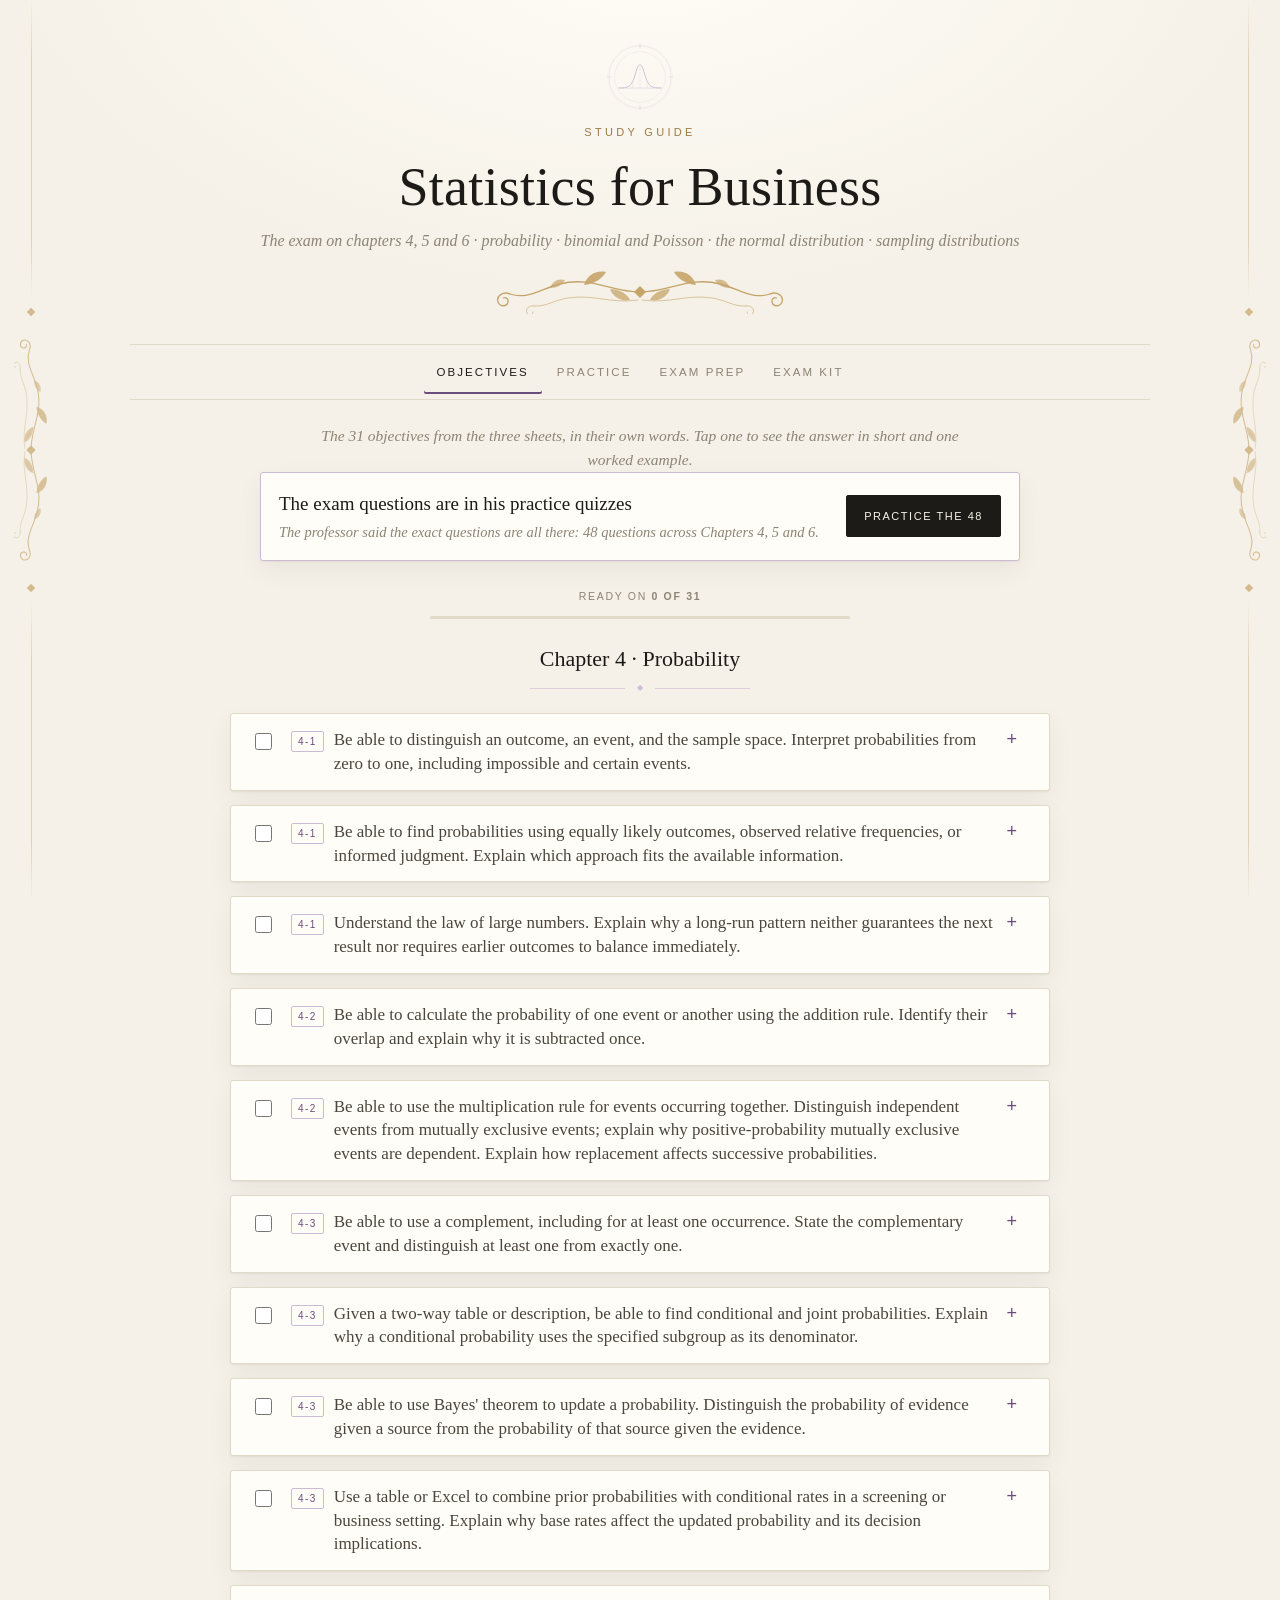
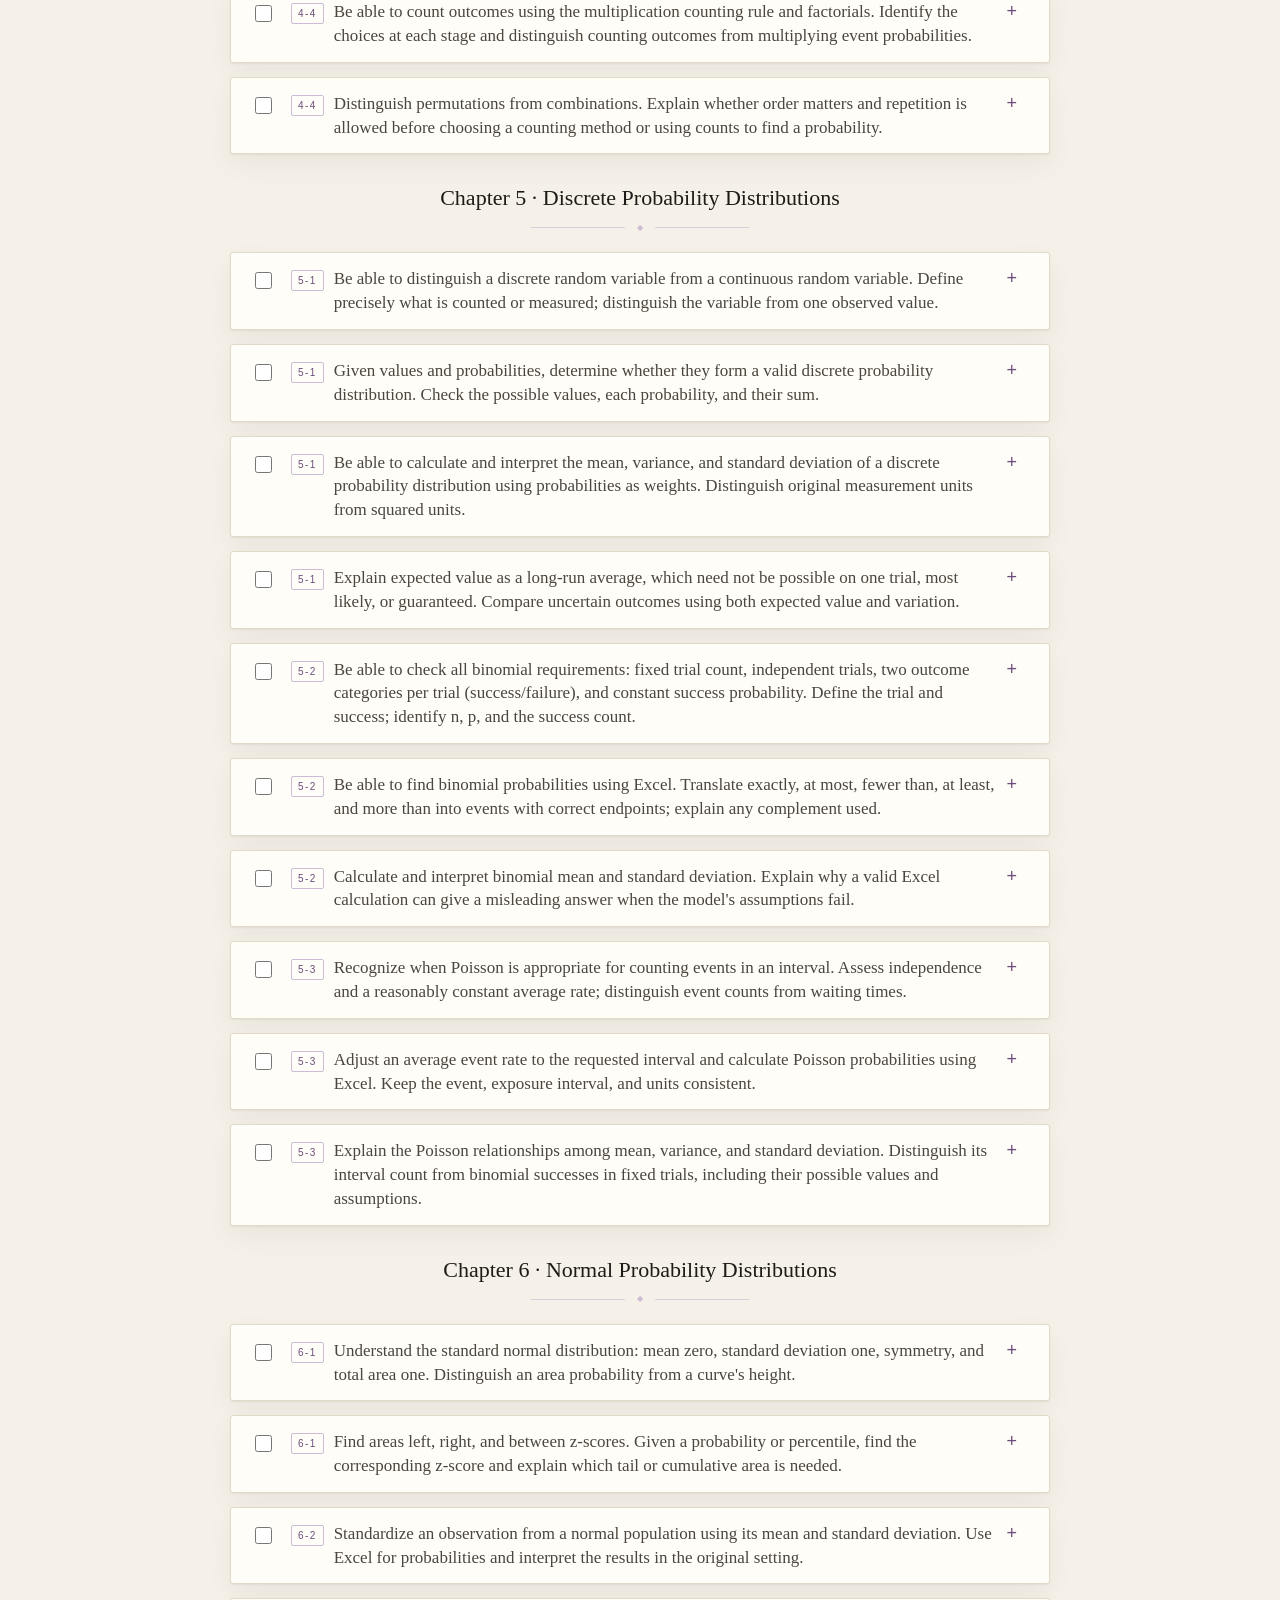
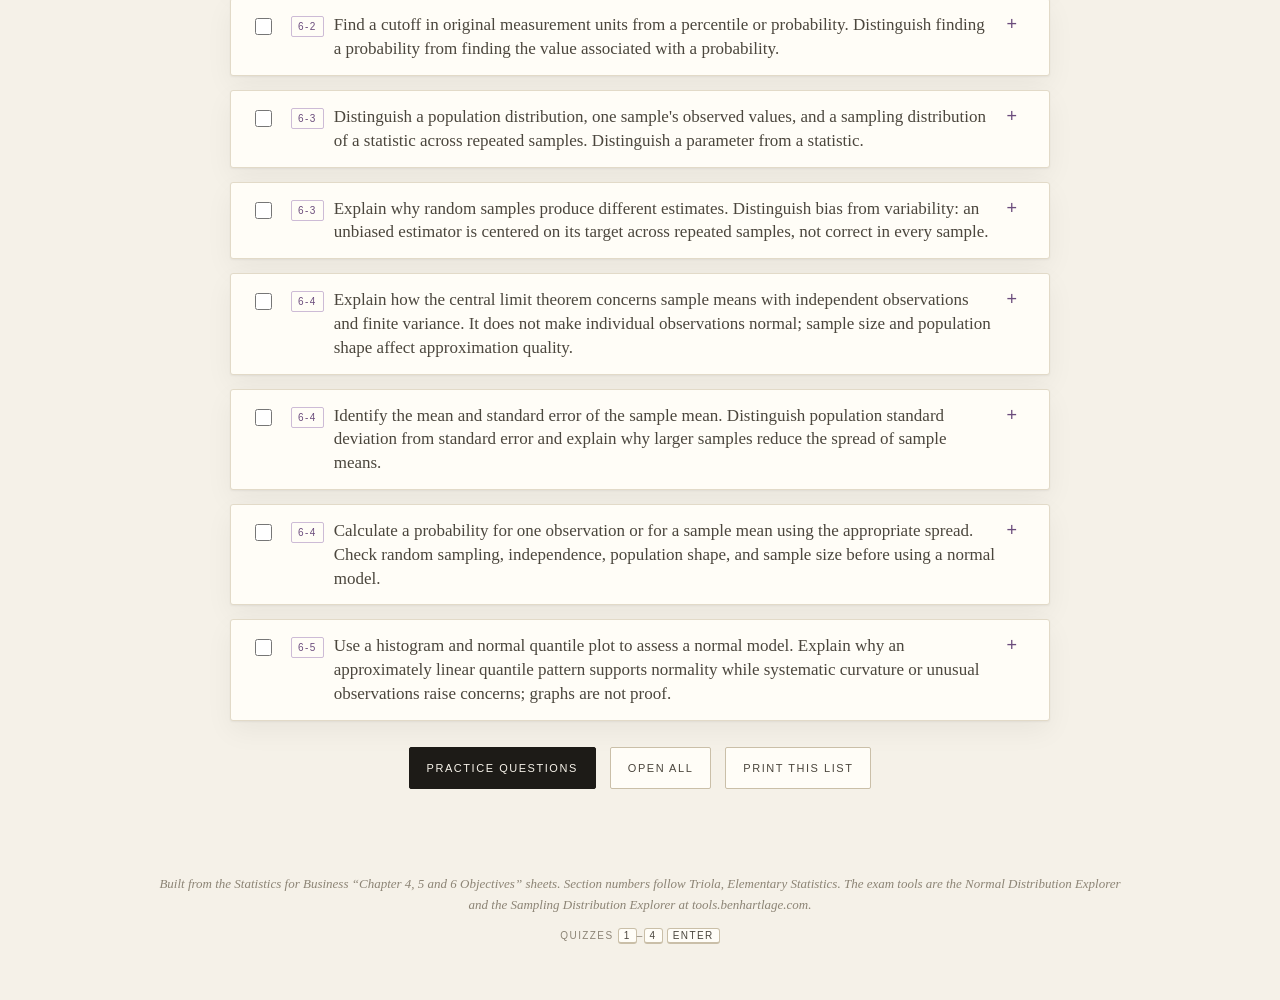
==== commit 89076ecc: "The professor's 48 questions come first: one run of all three practice quizzes, and a pointer on the" ====
--- a/index.html
+++ b/index.html
@@ -562,6 +562,13 @@
 .eanswer p:last-child{margin-bottom:0}
 .eanswer code{font-family:Consolas,"Courier New",monospace;font-size:.9em;overflow-wrap:anywhere}
 @media print{ .eanswer[hidden]{display:block!important} }
+
+/* ---- the professor's own questions come first ---- */
+.realcall{display:flex;flex-wrap:wrap;align-items:center;justify-content:space-between;gap:12px 18px;background:var(--surface);border:1px solid var(--gold-soft);border-radius:3px;padding:16px 18px;margin:0 auto 20px;max-width:760px;box-shadow:var(--shadow)}
+.realcall b{display:block;font-family:var(--serif);font-weight:400;font-size:19px}
+.realcall span{display:block;color:var(--muted);font-size:14.5px;font-style:italic;margin-top:2px}
+.fifty.realall{border:1px solid var(--gold-soft);border-radius:3px;padding:16px;background:var(--surface-2)}
+@media print{ .realcall{display:none!important} }
 </style>
 </head>
 <body>
@@ -1827,6 +1834,28 @@
  {tp:"c5",real:5,miss:1,sec:"g53-2",t:"mc",q:"Use the Poisson distribution to find the indicated probability. The number of calls received by a car towing service averages 19.2 per day (per 24-hour period). After finding the mean number of calls per hour, find the probability that in a randomly selected hour the number of calls is 0.",a:"0.44933",w:["0.49426","0.35946","0.56166"],e:"You missed this on the practice quiz. Hourly mean = 19.2/24 = 0.8; P(X = 0) = exp(−0.8) = 0.44933. In Excel: =POISSON.DIST(0,0.8,FALSE). Convert the daily rate to an hourly one first."}
 ]);
 
+/* ---- real:6 = the Chapter 6 practice quiz, word for word, with his Canvas feedback. Daniel guessed on this
+        attempt only to see the questions, so nothing here is marked as a miss. His Question 12 offered just
+        "biased / unbiased"; it is kept as a true/false. ---- */
+QB = QB.concat([
+ {tp:"c6",real:6,sec:"g61-1",t:"mc",q:"A normal density curve is tall near its center. A student calls the curve’s height at 10 minutes “the probability of exactly 10 minutes.” Which explanation is correct?",a:"Height is density; probability is area over an interval, and a single exact point has zero probability in a continuous model.",w:["Curve height is a probability, so a height of two means a 200% probability.","Only the part of the curve above its mean represents probability.","Each exact point must have positive probability because observations have recorded values."],e:"For a continuous normal model, probability is an area, not a vertical height. A single point has zero width and therefore zero area. A recorded value rounded to the nearest minute represents an interval and can have positive probability. The entire curve’s area is one, including both sides of the mean."},
+ {tp:"c6",real:6,sec:"g62-2",t:"mc",q:"A manager wants a normal-model cutoff exceeded by the largest 8% of individual observations. What probability should be entered into a left-cumulative inverse function?",a:"0.92",w:["0.08","0.50","8"],e:"If 8% lies above the cutoff, 92% lies below it. A left-cumulative inverse such as NORM.INV therefore uses 0.92, along with the mean and standard deviation. Using 0.08 finds a lower-tail cutoff. The input is a proportion, so eight is outside the allowed probability range. A probability of 0.50 finds the center."},
+ {tp:"c6",real:6,sec:"g64-2",t:"mc",q:"Two studies sample independently from the same population. Study B has four times as many observations per sample as Study A. What happens to the standard error of the sample mean?",a:"It is halved because standard error is σ/√n.",w:["It is divided by four because standard error is σ/n.","The population standard deviation is halved.","It becomes zero because the larger sample removes sampling variation."],e:"Replacing n by 4n gives σ/√(4n) = (σ/√n)/2. Standard error measures the spread of repeated sample means. It does not change the population standard deviation, and a larger finite sample does not eliminate all sampling variation."},
+ {tp:"c6",real:6,sec:"g64-1",t:"mc",q:"Individual retail purchase amounts are strongly right-skewed. An analyst repeatedly draws independent samples and plots one mean from each sample. Under suitable finite-variance conditions, what does the central limit theorem describe as sample size increases?",a:"The distribution of the sample means becomes approximately normal; the individual-purchase distribution can remain skewed.",w:["A sample size of 30 guarantees perfect normality for every possible population.","The original individual-purchase population becomes normal.","Every sample mean becomes exactly equal to the population mean."],e:"The central limit theorem concerns the sampling distribution of means across repeated samples. It does not reshape the population of individual observations or make every sample mean identical. Independence and appropriate population conditions matter; strong skewness or extreme observations can require a larger sample, so one fixed sample-size rule is not a universal guarantee."},
+ {tp:"c6",real:6,sec:"g63-2",t:"mc",q:"One estimator produces tightly clustered estimates that consistently overshoot its target. A second estimator is more variable but centered on the target over repeated samples. Which statement is correct?",a:"The first has systematic bias; the second can be unbiased even though any one estimate may miss the target.",w:["A larger sample automatically eliminates every source of selection bias.","The first must be unbiased because its estimates are close together.","The second must be biased because its estimates vary."],e:"Bias concerns the long-run center relative to the parameter; variability concerns the spread across samples. Precision does not ensure accuracy of the center. An unbiased estimator need not equal the parameter in one sample. More observations can reduce random variability while preserving a biased selection or measurement process."},
+ {tp:"c6",real:6,sec:"g65-1",t:"mc",q:"A normal quantile plot shows a clear curved pattern. Which conclusion is most appropriate?",a:"The plotted observations depart from a normal pattern; investigate the distribution and the requirements of the intended method.",w:["No statistical method can be used with these data.","The observations have been proved normal because a quantile plot was used.","The graph proves every sample mean from this population is nonnormal."],e:"A roughly straight normal quantile plot supports a normal model, while systematic curvature raises concern about skewness or other departures. A graph is diagnostic evidence, not proof. A method for sample means can have a CLT justification even when individual observations are not normal; the relevant distribution and assumptions must be identified."},
+ {tp:"c6",real:6,sec:"g62-1",t:"mc",q:"Individual order-processing times are modeled as normal with mean 20 minutes and standard deviation 4 minutes. Which Excel expression gives the probability that a randomly selected time is between 16 and 24 minutes?",a:"NORM.DIST(24,20,4,TRUE) − NORM.DIST(16,20,4,TRUE)",w:["NORM.DIST(24,20,4,TRUE) + NORM.DIST(16,20,4,TRUE)","1 − NORM.DIST(16,20,4,TRUE)","NORM.DIST(24,20,4,FALSE) − NORM.DIST(16,20,4,FALSE)"],e:"A between-probability equals the cumulative area below the upper endpoint minus the cumulative area below the lower endpoint. Here it is P(−1 &lt; Z &lt; 1), about 0.6827. Adding cumulative areas double-counts the lower region. FALSE gives density heights rather than cumulative probabilities, and the complement at 16 includes all times above 16 with no upper bound."},
+ {tp:"c6",real:6,sec:"g64-3",t:"mc",q:"A sample mean summarizes 36 independent delivery times from a normal population with mean 30 minutes and standard deviation 12 minutes. Which expression gives the chance that the sample mean exceeds 33 minutes?",a:"1 − NORM.DIST(33,30,2,TRUE)",w:["NORM.DIST(33,30,2,TRUE)","1 − NORM.DIST(33,30,12/36,TRUE)","1 − NORM.DIST(33,30,12,TRUE)"],e:"The sample-mean distribution has mean 30 and standard error 12/√36 = 2. The probability above 33 is one minus its left-cumulative probability, about 0.0668. Using 12 models an individual time instead of an average; dividing by 36 rather than √36 gives the wrong spread. The cumulative probability alone is the lower tail."},
+ {tp:"c6",real:6,sec:"g64-2",t:"mc",q:"The population mean value of a daily invoice is $80. Each day an auditor takes a fresh independent random sample of 40 invoices and computes its mean. What is the mean of the sampling distribution of these sample means?",a:"$80, because the sample mean is centered on the population mean under random sampling.",w:["$2, because the population mean must be divided by 40.","$3,200, because the population mean must be multiplied by 40.","It cannot be identified unless the population is normal."],e:"E(X̄) = μ = $80: the sample mean is unbiased under this sampling model. The number sampled changes the spread of the means, not their center. Multiplying by 40 targets a sample total, and dividing by 40 incorrectly changes the center. Normality is relevant to distribution shape, not this expectation identity."},
+ {tp:"c6",real:6,sec:"g62-1",t:"mc",q:"Individual fulfillment times follow a normal model with mean 50 minutes and standard deviation 10 minutes. Which expression gives the proportion of individual times greater than 65 minutes?",a:"1 − NORM.DIST(65,50,10,TRUE), approximately 0.0668.",w:["1 − NORM.DIST(65,50,10/√50,TRUE), using 50 as a sample size.","NORM.DIST(65,50,10,FALSE), the density height at 65.","NORM.DIST(65,50,10,TRUE), approximately 0.9332."],e:"For an individual observation, use the population standard deviation 10. The z-score is (65−50)/10 = 1.5, and the area above it is about 0.0668. The cumulative function gives area to the left, so subtract it from one. FALSE returns a density height, not a tail probability. The population mean of 50 is not a sample size, and this question is not about a sample average."},
+ {tp:"c6",real:6,sec:"g65-1",t:"mc",q:"Which combination of graphical features is most consistent with an approximately normal distribution of individual measurements?",a:"An approximately symmetric, single-peaked bell-shaped histogram and a roughly straight normal quantile plot.",w:["A histogram with two well-separated peaks and a pronounced bend in the normal quantile plot.","A flat histogram and a normal quantile plot with an obvious S-shaped departure from a straight line.","A strongly right-skewed histogram and a clearly curved normal quantile plot."],e:"A normal distribution has a symmetric bell shape, and its ordered observations should follow an approximately straight pattern on a normal quantile plot. Sampling variability means neither display will be perfect, and agreement supports rather than proves a normal model. Strong skewness, separated peaks, and systematic curvature raise questions about normality. Examine the distribution of the quantity actually being modeled; normality of individuals differs from an approximate normal sampling distribution of means."},
+ {tp:"c6",real:6,sec:"g63-2",t:"tf",q:"The sample proportion, used to estimate a population proportion, is an unbiased estimator.",a:true,e:"True — across repeated random samples, the mean of the sample-proportion distribution equals the population proportion, so the sample proportion is unbiased."},
+ {tp:"c6",real:6,sec:"g65-1",t:"mc",q:"The heights of adult females are normally distributed. If you were to construct a histogram of 40 randomly selected women, what shape would the histogram of those heights have and what pattern would you expect in a normal quantile plot of these data?",a:"The histogram would be approximately bell-shaped, and the normal quantile plot would have data points that follow a straight-line pattern.",w:["The histogram would be nonsymmetric, and the normal quantile plot would have data points that would be nonlinear.","The histogram would be approximately bell-shaped, and the normal quantile plot would have data points that would be bell-shaped.","The histogram would be approximately bell-shaped, and the normal quantile plot would have data points that would be nonlinear."],e:"Normally distributed values produce an approximately bell-shaped histogram and approximately straight normal quantile plot."},
+ {tp:"c6",real:6,sec:"g62-1",t:"mc",q:"A bank’s loan officer rates applicants for credit. The ratings are normally distributed with a mean of 200 and a standard deviation of 50. If an applicant is randomly selected, find the probability of a rating that is between 200 and 275.",a:"0.4332",w:["0.9332","0.0668","0.5"],e:"P(200 &lt; X &lt; 275) = P(0 &lt; Z &lt; 1.5) = 0.4332. That is 0.9332 to the left of 1.5, minus the 0.5 to the left of the mean."},
+ {tp:"c6",real:6,sec:"g62-2",t:"mc",q:"Suppose that replacement times for washing machines are normally distributed with a mean of 8.8 years and a standard deviation of 2 years. Find the replacement time that separates the top 18% from the bottom 82%.",a:"10.6 years",w:["10.1 years","7.0 years","9.2 years"],e:"8.8 + 2 × (the z with 0.82 to its left, about 0.915) = 10.63 years, closest to 10.6. In Excel: =NORM.INV(0.82,8.8,2)."},
+ {tp:"c6",real:6,sec:"g64-3",t:"mc",q:"The amount of snowfall falling in a certain mountain range is normally distributed with a mean of 107 inches, and a standard deviation of 14 inches. What is the probability that the mean annual snowfall during 49 randomly picked years will exceed 109.8 inches?",a:"0.0808",w:["0.0026","0.4192","0.5808"],e:"SE = 14/√49 = 2; z = (109.8 − 107)/2 = 1.4; upper-tail probability = 0.0808."}
+]);
+
 
 /* ================================================================ helpers */
 function $(s,r){ return (r||document).querySelector(s); }
@@ -1978,7 +2007,7 @@
    types  — all / mc / tf / ap
                                                                               */
 /* the professor's own practice quiz for one chapter: every one of his questions, reshuffled */
-function realQuiz(n, missOnly){ var out = []; QB.forEach(function(b, i){ if(b.real === n && (!missOnly || b.miss)) out.push(fromBank(b, i)); }); return shuffle(out); }
+function realQuiz(n, missOnly){ var out = []; QB.forEach(function(b, i){ if(b.real && (!n || b.real === n) && (!missOnly || b.miss)) out.push(fromBank(b, i)); }); return shuffle(out); }
 function mockQuestions(cfg){
   var tps = cfg.topics && cfg.topics.length ? cfg.topics : CHAPTERS.slice();
   var n = cfg.n || 25;
@@ -2269,7 +2298,8 @@
 function renderGuide(){
   var done = getJSON("guide", {}), total = 0;
   GUIDE.sections.forEach(function(s){ total += s.items.length; });
-  var html = '<div class="gprog"><span class="count" id="gCount"></span><div class="bar"><i id="gBar" style="width:0"></i></div></div>';
+  var html = '<div class="realcall"><div><b>The exam questions are in his practice quizzes</b><span>The professor said the exact questions are all there: 48 questions across Chapters 4, 5 and 6.</span></div><button class="btn primary" type="button" id="gReal">Practice the 48</button></div>'+
+    '<div class="gprog"><span class="count" id="gCount"></span><div class="bar"><i id="gBar" style="width:0"></i></div></div>';
   GUIDE.sections.forEach(function(s){
     html += '<div class="gsec"><h2>'+s.h+'</h2>'+divider();
     s.items.forEach(function(it){
@@ -2312,6 +2342,7 @@
     b.addEventListener("click", function(){ goTo(b.getAttribute("data-go")); });
   });
   $("#gPrint").addEventListener("click", function(){ window.print(); });
+  $("#gReal").addEventListener("click", function(){ goTo("exam/mock"); startRealAll(); });
   progress();
 }
 function goTo(path){
@@ -2418,6 +2449,11 @@
     KIT.which.map(function(w){ return '<tr><td class="sm">'+w[0]+'</td><td class="head">'+w[1]+'</td><td class="sm">'+w[2]+'</td></tr>'; }).join("")+'</tbody></table></div></div>';
 }
 
+/* all three of the professor's practice quizzes in one run */
+function startRealAll(){
+  engines.mock = makeQuiz($("#mockExam"), function(){ return realQuiz(0); }, {showTopic:true, againLabel:"Again, reshuffled", onSetup:renderMockSetup});
+  engines.mock.start(null);
+}
 /* the one-button exam: 50 questions, all sixteen study-guide sections covered */
 function startFifty(){
   engines.mock = makeQuiz($("#mockExam"), function(){ return finalFifty(62); }, {showTopic:true, againLabel:"Another sixty-two", onSetup:renderMockSetup});
@@ -2430,12 +2466,16 @@
   }
   root.innerHTML = '<div class="quizWrap"><div class="qcard card-corners">'+CORNERS+
     '<div class="qnum">Practice exam</div><p class="qtext">Set it up, then answer across the chapters. Each run is drawn fresh.</p>'+
+    '<div class="fifty realall"><button class="btn primary" type="button" id="mxRealAll">All 48 of the professor&rsquo;s questions</button>'+
+      '<p><b>Start here.</b> He said the exact exam questions are all in his practice quizzes. These are those three quizzes together, word for word, with his explanations, in a new order each time.</p></div>'+
     '<div class="fifty"><button class="btn primary" type="button" id="mxReal4">The professor&rsquo;s practice quiz &mdash; Chapter 4</button>'+
       '<p>His own 18 questions from Canvas, word for word, with his explanations, in a new order each time. You scored 11 of 18 the first time.</p>'+
       '<button class="btn" type="button" id="mxReal4m">Only the 7 I missed</button></div>'+
     '<div class="fifty"><button class="btn primary" type="button" id="mxReal5">The professor&rsquo;s practice quiz &mdash; Chapter 5</button>'+
       '<p>His own 14 questions from Canvas, word for word, with his explanations. You scored 8 of 14 the first time.</p>'+
       '<button class="btn" type="button" id="mxReal5m">Only the 6 I missed</button></div>'+
+    '<div class="fifty"><button class="btn primary" type="button" id="mxReal6">The professor&rsquo;s practice quiz &mdash; Chapter 6</button>'+
+      '<p>His own 16 questions from Canvas, word for word, with his explanations, in a new order each time.</p></div>'+
     '<div class="fifty"><button class="btn primary" type="button" id="mxFifty">The 62 &mdash; two from every objective</button>'+
       '<p>Sixty-two questions: two from each of the 31 objectives on the sheets, so nothing is skipped. Drawn fresh each time.</p></div>'+
     '<div class="setup">'+
@@ -2450,6 +2490,11 @@
   segWire("#mxP","data-p",function(v){ mockCfg.topic = v; store.set("mockcfg", JSON.stringify(mockCfg)); });
   $("#mxStart").addEventListener("click", function(){ startMock(null); });
   $("#mxFifty").addEventListener("click", startFifty);
+  $("#mxRealAll").addEventListener("click", startRealAll);
+  $("#mxReal6").addEventListener("click", function(){
+    engines.mock = makeQuiz($("#mockExam"), function(){ return realQuiz(6); }, {showTopic:true, againLabel:"Again, reshuffled", onSetup:renderMockSetup});
+    engines.mock.start(null);
+  });
   $("#mxReal5m").addEventListener("click", function(){
     engines.mock = makeQuiz($("#mockExam"), function(){ return realQuiz(5, true); }, {showTopic:true, againLabel:"Again, reshuffled", onSetup:renderMockSetup});
     engines.mock.start(null);
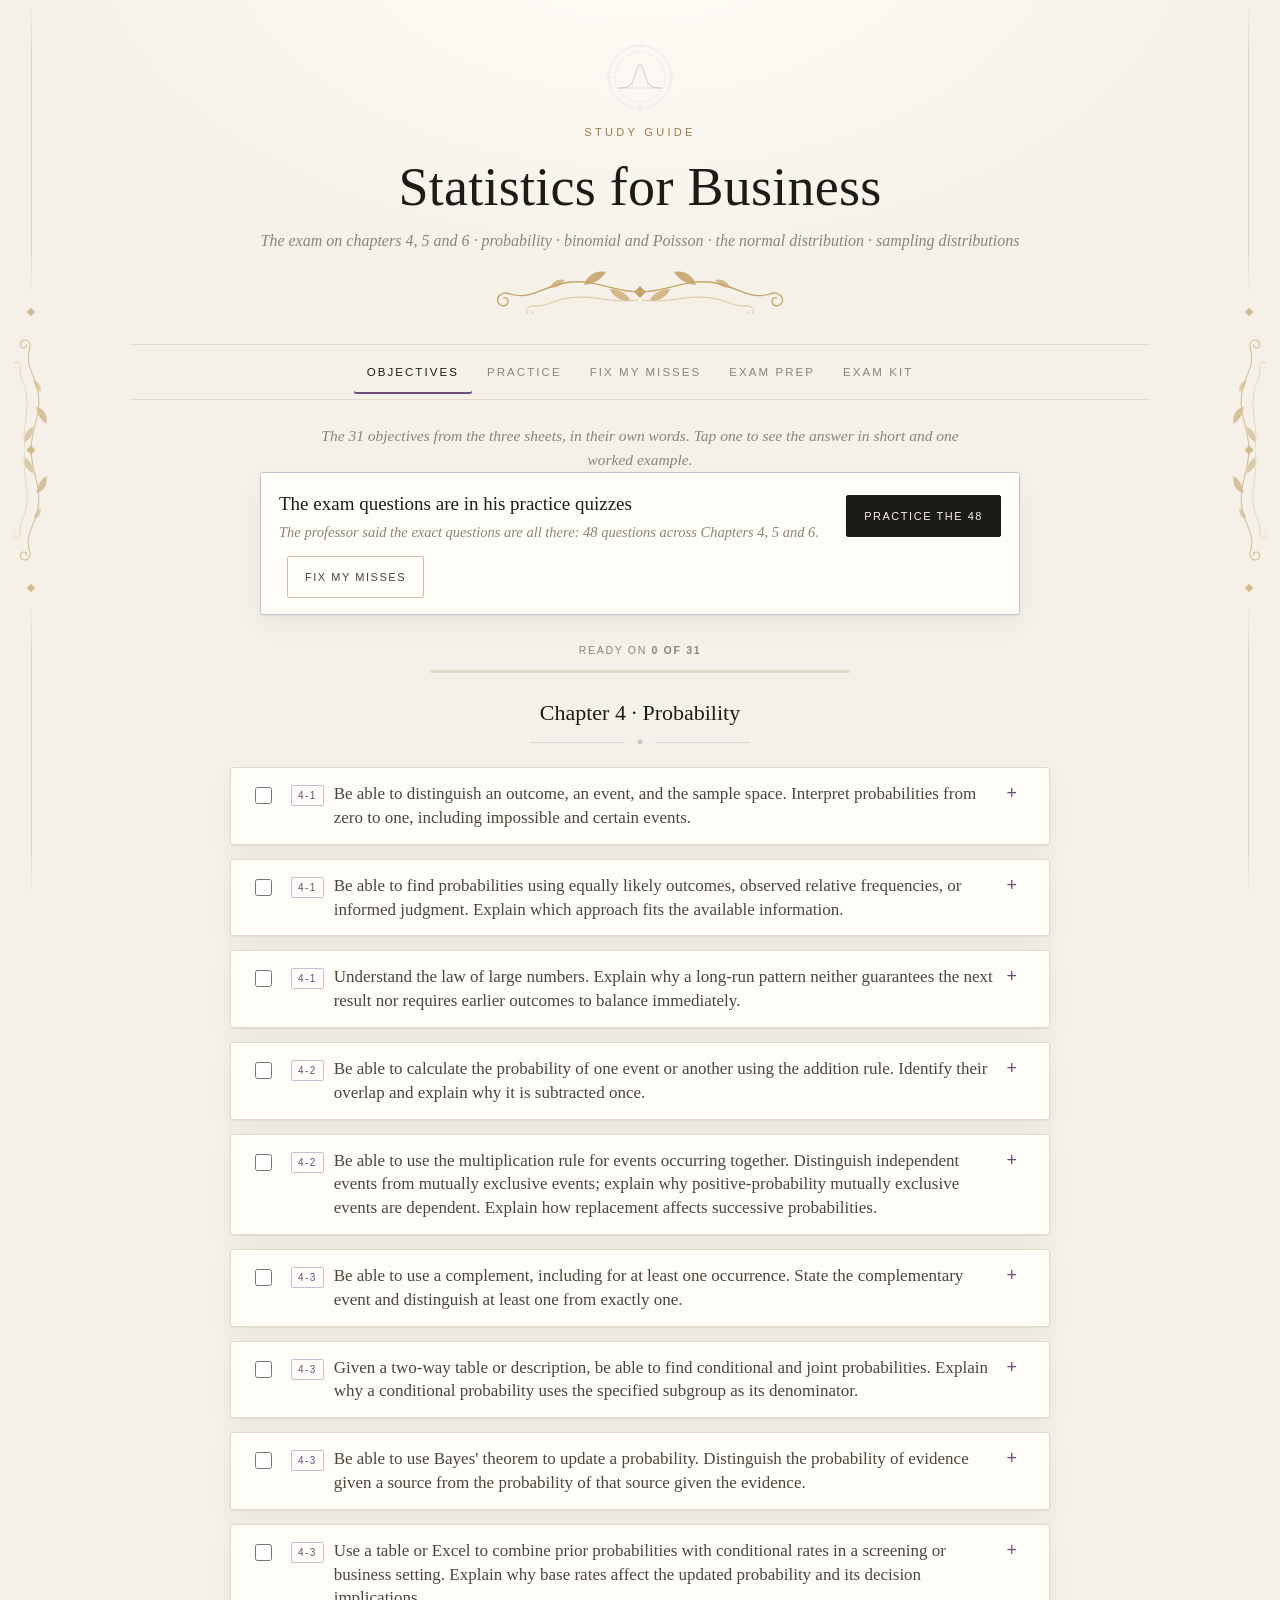
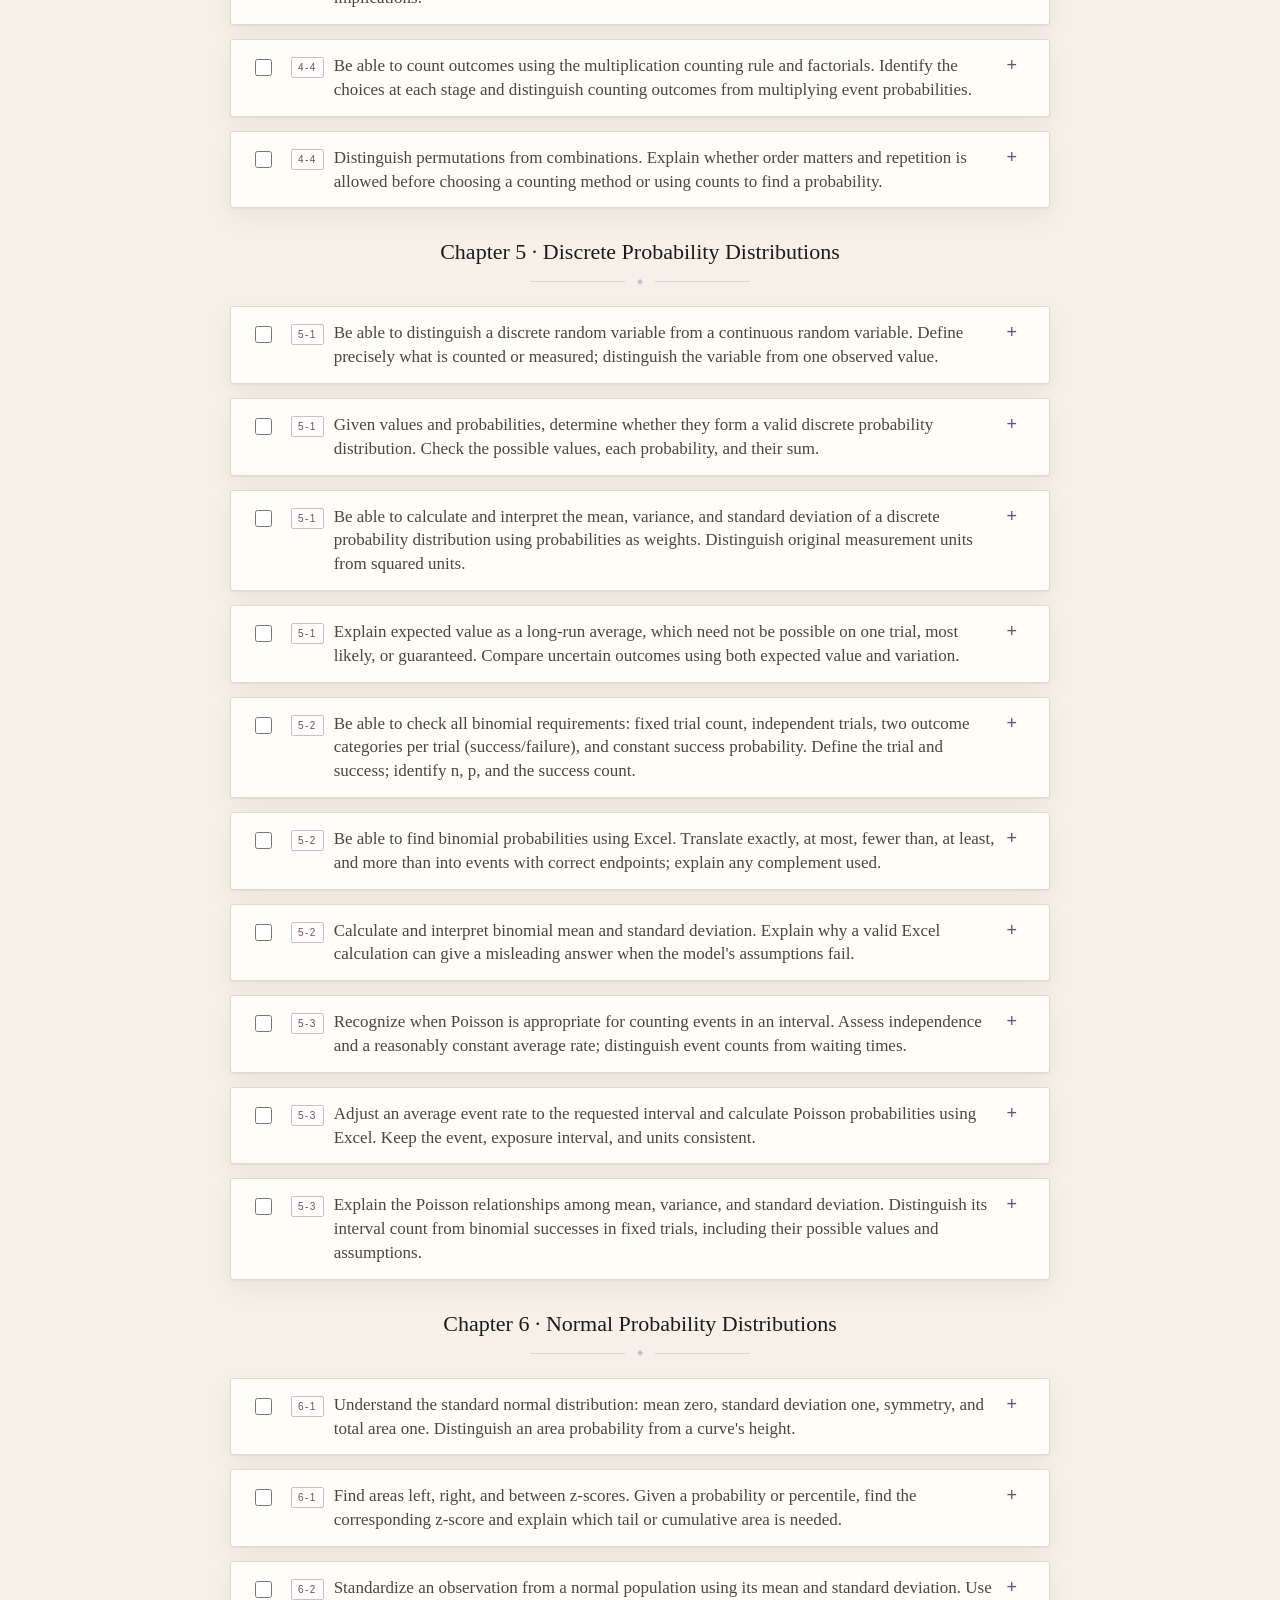
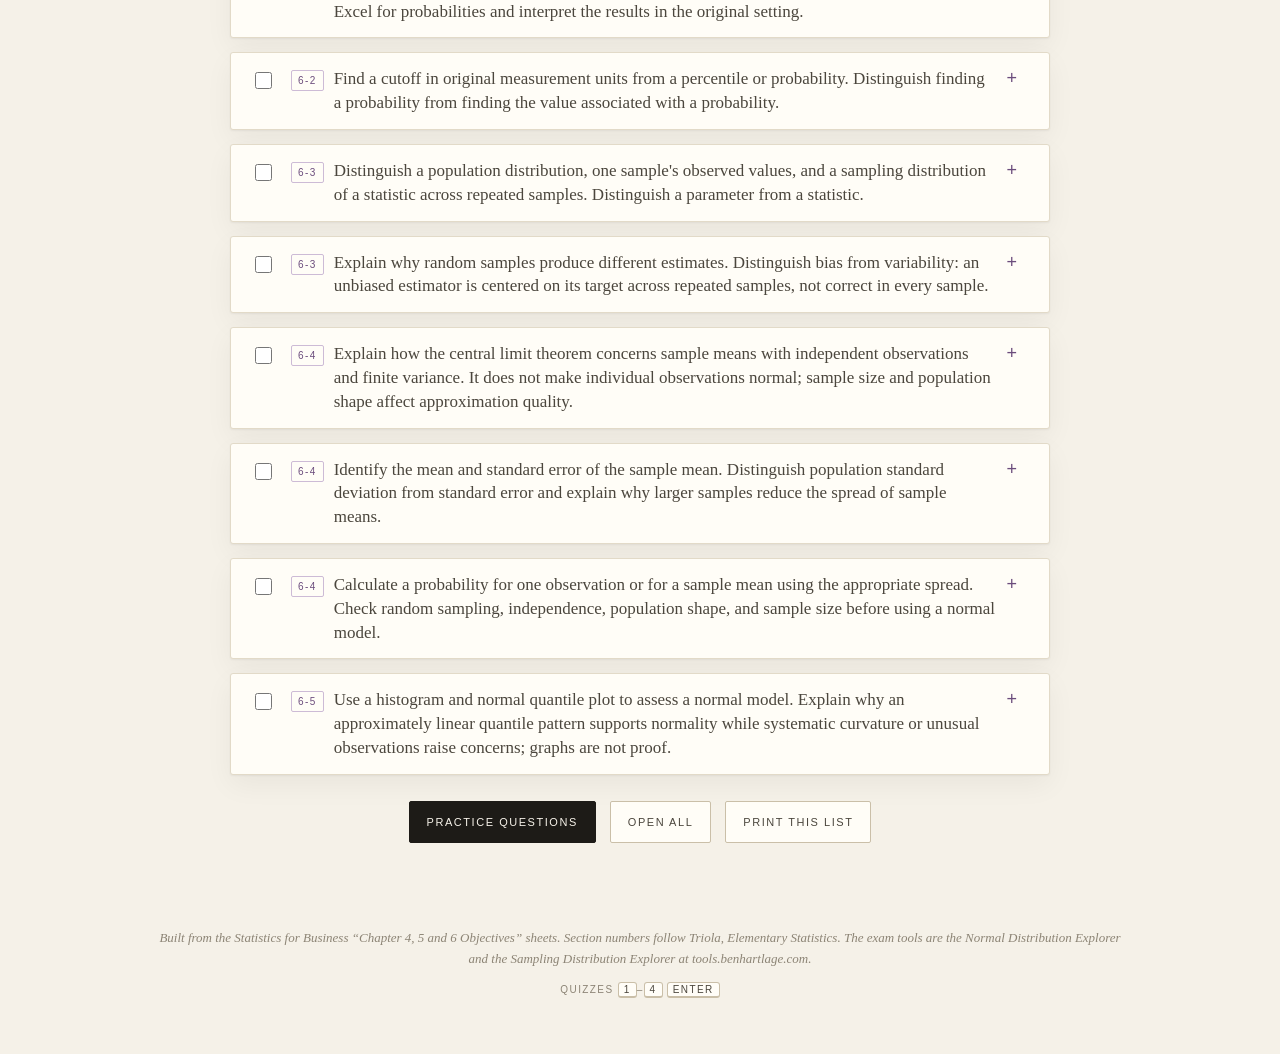
==== commit a389eaf4: "Fix My Misses: ten skills from the 13 real misses, fresh problems, three in a row to fix each Co-Aut" ====
--- a/index.html
+++ b/index.html
@@ -569,6 +569,23 @@
 .realcall span{display:block;color:var(--muted);font-size:14.5px;font-style:italic;margin-top:2px}
 .fifty.realall{border:1px solid var(--gold-soft);border-radius:3px;padding:16px;background:var(--surface-2)}
 @media print{ .realcall{display:none!important} }
+
+/* ---- fix my misses ---- */
+.fixcard{max-width:760px;margin:0 auto 12px;background:var(--surface);border:1px solid var(--line);border-radius:3px;padding:16px 18px;box-shadow:var(--shadow)}
+.fixcard.open{border-color:var(--gold)}
+.fixcard.ok{background:var(--surface-2)}
+.fixhead{display:flex;align-items:flex-start;justify-content:space-between;gap:12px}
+.fixt{font-family:var(--serif);font-size:19px;line-height:1.3}
+.fixfrom{font-family:var(--sans);font-size:10px;letter-spacing:.14em;text-transform:uppercase;color:var(--muted);margin-top:4px}
+.fixpips{display:flex;gap:5px;flex:0 0 auto;margin-top:6px}
+.fixpips i{width:11px;height:11px;border-radius:50%;border:1px solid var(--gold);display:block}
+.fixpips i.on{background:var(--gold)}
+.fixrule{margin:12px 0 12px;font-size:15.5px;line-height:1.55}
+.fixrule > b{display:block;font-family:var(--sans);font-weight:400;font-size:10px;letter-spacing:.18em;text-transform:uppercase;color:var(--gold);margin-bottom:3px}
+.fixq{border-top:1px solid var(--line);padding-top:14px;margin-top:4px}
+.fixq .qtext{font-size:17.5px;line-height:1.5;text-align:left;margin:0 0 14px}
+.fixq .feedback{text-align:left}
+.realcall .btn + .btn{margin-left:8px}
 </style>
 </head>
 <body>
@@ -636,6 +653,7 @@
   <nav class="topics" role="tablist" aria-label="Sections">
     <button class="topic-btn" role="tab" data-topic="guide" aria-selected="true">Objectives</button>
     <button class="topic-btn" role="tab" data-topic="exam" aria-selected="false">Practice</button>
+    <button class="topic-btn" role="tab" data-topic="fix" aria-selected="false">Fix My Misses</button>
     <button class="topic-btn" role="tab" data-topic="prep" aria-selected="false">Exam Prep</button>
     <button class="topic-btn" role="tab" data-topic="kit" aria-selected="false">Exam Kit</button>
   </nav>
@@ -659,6 +677,12 @@
       <div class="panel" data-panel="kit/card"><div id="kitCard"></div></div>
       <div class="panel" data-panel="kit/tools" hidden><div id="kitTools"></div></div>
       <div class="panel" data-panel="kit/which" hidden><div id="kitWhich"></div></div>
+    </section>
+
+    <!-- ================= FIX MY MISSES ================= -->
+    <section class="topic" id="topic-fix" hidden>
+      <p class="intro">The 13 questions you missed on the professor&rsquo;s Chapter 4 and 5 quizzes come down to ten skills. Pick one, read its rule, then answer fresh problems until you get three in a row.</p>
+      <div class="panel" data-panel="fix/run"><div id="fixRoot"></div></div>
     </section>
 
     <!-- ================= EXAM PREP ================= -->
@@ -1857,6 +1881,125 @@
 ]);
 
 
+/* ================================================================ Fix My Misses
+   Daniel's 13 real misses on the professor's Chapter 4 and 5 practice quizzes (he did not guess
+   on those), turned into ten skills. Each skill: the one rule, which of his questions it comes
+   from, and a generator of fresh problems. Every wrong choice is the specific mistake that
+   produces it. Three right in a row marks the skill fixed. test.js recomputes every answer
+   from the numbers the generator reports in "vals".                                          */
+function fxNum(x, d){ var s = x.toFixed(d === undefined ? 3 : d); return s; }
+function fxPct(p){ return (Math.round(p * 1000) / 10) + "%"; }
+function fxMoney(x){ return (x < 0 ? "−$" : "$") + Math.abs(Math.round(x)).toLocaleString("en-US"); }
+function fxInt(x){ return Math.round(x).toLocaleString("en-US"); }
+function fxFact(n){ return n < 2 ? 1 : n * fxFact(n - 1); }
+/* four distinct choices: the right one, then the named mistakes; a spare is used if two collide */
+function fxOpts(right, wrongs, spares){
+  var seen = {}, out = [{html:right, ok:true}]; seen[right] = 1;
+  wrongs.concat(spares || []).forEach(function(w){ if(out.length < 4 && w && !seen[w]){ seen[w] = 1; out.push({html:w, ok:false}); } });
+  return shuffle(out);
+}
+var FIX = [
+ {id:"bayes", t:"Bayes: build the pile", from:"Chapter 4 quiz, questions 3, 12 and 18",
+  rule:"Weight each rate by the size of its group. Then divide the piece you want by the whole pile.",
+  gen:function(){
+    var a = pick([0.1, 0.2, 0.25, 0.3, 0.4], 1)[0], r1 = pick([0.3, 0.4, 0.5, 0.6, 0.8], 1)[0], r2 = pick([0.05, 0.08, 0.1, 0.2], 1)[0];
+    var ctx = pick([
+      [fxPct(a)+" of a product’s sales come from store A and the rest from store B. "+fxPct(r1)+" of store A’s units are defective, and "+fxPct(r2)+" of store B’s. A unit turns out to be defective. What is the probability it came from store A?", "store A", "store B", "defective"],
+      [fxPct(a)+" of accounts are premium and the rest are basic. "+fxPct(r1)+" of premium accounts and "+fxPct(r2)+" of basic accounts buy the add-on. An account bought the add-on. What is the probability it is premium?", "premium", "basic", "buyers"],
+      [fxPct(a)+" of applicants are high-risk and the rest are low-risk. A screen rejects "+fxPct(r1)+" of high-risk applicants and "+fxPct(r2)+" of low-risk ones. An applicant was rejected. What is the probability they are high-risk?", "high-risk", "low-risk", "rejected"]], 1)[0];
+    var x = 1000 * a * r1, y = 1000 * (1 - a) * r2, right = x / (x + y);
+    return {vals:{a:a, r1:r1, r2:r2}, text:ctx[0],
+      opts:fxOpts(fxNum(right), [fxNum(r1 / (r1 + r2)), fxNum(a * r1), fxNum(r1)], [fxNum(1 - right), fxNum(a)]),
+      explain:"Picture 1,000. "+fxInt(1000 * a)+" are "+ctx[1]+" and "+fxInt(1000 * (1 - a))+" are "+ctx[2]+". The "+ctx[3]+" pile: "+fxPct(r1)+" of "+fxInt(1000 * a)+" = "+fxInt(x)+", plus "+fxPct(r2)+" of "+fxInt(1000 * (1 - a))+" = "+fxInt(y)+". So "+fxInt(x)+" ÷ "+fxInt(x + y)+" = <b>"+fxNum(right)+"</b>. Using "+fxNum(r1 / (r1 + r2))+" forgets the group sizes; "+fxNum(a * r1)+" stops before dividing by the pile."};
+  }},
+ {id:"neither", t:"“Neither”: multiply the misses", from:"Chapter 4 quiz, question 8",
+  rule:"Neither means missing both. Turn each chance into its miss (1 − p), then multiply the misses.",
+  gen:function(){
+    var p1 = pick([0.6, 0.7, 0.5, 0.8], 1)[0], p2 = pick([0.5, 0.4, 0.3, 0.25].filter(function(x){ return Math.abs(p1 + x - 1) > 1e-9; }), 1)[0], right = (1 - p1) * (1 - p2);   /* never p1 + p2 = 1: there "both" and "neither" would be the same number */
+    return {vals:{p1:p1, p2:p2}, text:"A prospect is reached by email with probability "+p1+" and by a social ad with probability "+p2+". The two are independent. What is the probability the prospect receives neither?",
+      opts:fxOpts(fxNum(right), [fxNum(p1 * p2), fxNum(1 - p1 * p2), fxNum(1 - p1)], [fxNum(1 - p2), fxNum(1 - right)]),
+      explain:"Miss the email: 1 − "+p1+" = "+fxNum(1 - p1, 2)+". Miss the ad: 1 − "+p2+" = "+fxNum(1 - p2, 2)+". Miss both: "+fxNum(1 - p1, 2)+" × "+fxNum(1 - p2, 2)+" = <b>"+fxNum(right)+"</b>. "+fxNum(p1 * p2)+" is receiving both, not neither."};
+  }},
+ {id:"or", t:"“Or”: take the overlap out once", from:"Chapter 4 quiz, question 14",
+  rule:"Add the two groups, then subtract the ones that are in both, once.",
+  gen:function(){
+    var N = pick([100, 150, 200], 1)[0], d1 = pick([5, 6, 8, 10], 1)[0], d2 = pick([12, 15, 18, 20], 1)[0], right = (N + d2) / (2 * N);
+    return {vals:{N:N, d1:d1, d2:d2}, text:"A sample has "+N+" wood and "+N+" graphite rackets. "+d1+" of the wood and "+d2+" of the graphite are defective. One racket is chosen at random. What is the probability it is wood or defective?",
+      opts:fxOpts(fxNum(right), [fxNum((N + d1 + d2) / (2 * N)), fxNum((d1 + d2) / (2 * N)), fxNum(0.5)], [fxNum(d2 / (2 * N)), fxNum(1 - right)]),
+      explain:"Wood: "+N+". Defective: "+(d1 + d2)+". In both (defective wood): "+d1+". So ("+N+" + "+(d1 + d2)+" − "+d1+") ÷ "+(2 * N)+" = <b>"+fxNum(right)+"</b>. "+fxNum((N + d1 + d2) / (2 * N))+" counts the "+d1+" defective wood rackets twice."};
+  }},
+ {id:"none", t:"“None” without replacement", from:"Chapter 4 quiz, question 15",
+  rule:"Count the good ones. Each pick, the top and the bottom both drop by one. Multiply.",
+  gen:function(){
+    var N = pick([20, 30, 40, 50], 1)[0], k = pick([4, 5, 6, 8], 1)[0], g = N - k;
+    var right = (g / N) * ((g - 1) / (N - 1)) * ((g - 2) / (N - 2));
+    return {vals:{N:N, k:k}, text:"An auditor randomly selects 3 returns from "+N+", of which "+k+" contain errors. What is the probability that none of the 3 contains an error?",
+      opts:fxOpts(fxNum(right, 4), [fxNum(Math.pow(g / N, 3), 4), fxNum((k / N) * ((k - 1) / (N - 1)) * ((k - 2) / (N - 2)), 4), fxNum(1 - right, 4)], [fxNum(g / N, 4), fxNum(Math.pow(k / N, 3), 4)]),
+      explain:g+" returns have no errors. "+g+"/"+N+" × "+(g - 1)+"/"+(N - 1)+" × "+(g - 2)+"/"+(N - 2)+" = <b>"+fxNum(right, 4)+"</b>. "+fxNum(Math.pow(g / N, 3), 4)+" is what you get with replacement, keeping "+g+"/"+N+" each time."};
+  }},
+ {id:"count", t:"Group or roles?", from:"Chapter 4 quiz, question 16",
+  rule:"Roles or ranks: order matters, count down (permutation). Just a group: divide by the orders of the group (combination).",
+  gen:function(){
+    var n = pick([8, 9, 10, 12], 1)[0], r = pick([3, 4], 1)[0], roles = Math.random() < 0.5, perm = 1, i;
+    for(i = 0; i < r; i++) perm *= (n - i);
+    var comb = perm / fxFact(r), right = roles ? perm : comb;
+    var names = r === 3 ? "a chair, a recorder and a presenter" : "a chair, a vice-chair, a recorder and a presenter";
+    return {vals:{n:n, r:r, roles:roles}, text:roles ? "From "+n+" board members, how many ways can you choose "+names+"?" : "From "+n+" board members, how many different subcommittees of "+r+" are possible?",
+      opts:fxOpts(fxInt(right), [fxInt(roles ? comb : perm), fxInt(Math.pow(n, r)), fxInt(fxFact(r))], [fxInt(n * r), fxInt(right * 2)]),
+      explain:(roles ? "Different roles, so order matters: count down for "+r+" spots = <b>"+fxInt(perm)+"</b>. In Excel =PERMUT("+n+","+r+"). "+fxInt(comb)+" would be a plain group with no roles."
+                     : "No roles, so order does not matter: count down for "+r+" spots = "+fxInt(perm)+", then divide by "+r+"! = "+fxFact(r)+" to get <b>"+fxInt(comb)+"</b>. In Excel =COMBIN("+n+","+r+"). "+fxInt(perm)+" is the answer if order mattered.")};
+  }},
+ {id:"rescale", t:"Poisson: convert the rate first", from:"Chapter 5 quiz, questions 8 and 14",
+  rule:"Ask “per what?” Make the mean match the time the question asks about, then use POISSON.DIST(x, mean, FALSE).",
+  gen:function(){
+    var c = pick([[6, "per hour", "a 20-minute interval", 1/3], [3, "per hour", "a 20-minute interval", 1/3], [12, "per hour", "a 15-minute interval", 1/4], [4, "per hour", "a 30-minute interval", 1/2], [24, "per day (24 hours)", "one hour", 1/24], [19.2, "per day (24 hours)", "one hour", 1/24], [8, "per 40-hour week", "one 8-hour shift", 1/5]], 1)[0];
+    var m = Math.round(c[0] * c[3] * 1000) / 1000, x = pick([0, 1, 2, 3], 1)[0], asNumber = (x === 0 && Math.random() < 0.6), p0 = Math.exp(-m);
+    if(asNumber) return {vals:{rate:c[0], f:c[3], x:0, number:true}, text:"A steady, independent process averages "+c[0]+" events "+c[1]+". What is the probability of 0 events in "+c[2]+"?",
+      opts:fxOpts(fxNum(p0, 4), [fxNum(Math.exp(-c[0]), 4), fxNum(1 - p0, 4), fxNum(m * Math.exp(-m), 4)], [fxNum(p0 / 2, 4), fxNum(Math.min(0.9999, p0 * 1.3), 4)]),
+      explain:"Convert first: "+c[0]+" "+c[1]+" is a mean of <b>"+m+"</b> for "+c[2]+". Then =POISSON.DIST(0,"+m+",FALSE) = <b>"+fxNum(p0, 4)+"</b>. "+fxNum(Math.exp(-c[0]), 4)+" uses the rate without converting it."};
+    var E = function(a, b, t){ return "POISSON.DIST("+a+", "+b+", "+t+")"; };
+    return {vals:{rate:c[0], f:c[3], x:x, number:false}, text:"A steady, independent process averages "+c[0]+" events "+c[1]+". Which Excel expression gives the probability of exactly "+x+" events in "+c[2]+"?",
+      opts:fxOpts(E(x, m, "FALSE"), [E(x, c[0], "FALSE"), E(x, m, "TRUE"), E(m, x, "FALSE")], [E(x + 1, m, "FALSE"), E(x, c[0], "TRUE")]),
+      explain:"Convert first: "+c[0]+" "+c[1]+" is a mean of <b>"+m+"</b> for "+c[2]+". Exactly "+x+" uses FALSE: <b>"+E(x, m, "FALSE")+"</b>. Keeping "+c[0]+" as the mean answers a different stretch of time; TRUE gives "+x+" or fewer."};
+  }},
+ {id:"scale", t:"Poisson: a longer interval", from:"Chapter 5 quiz, question 4",
+  rule:"Mean and variance grow with the interval. The standard deviation is the square root of the variance, so it grows by the square root.",
+  gen:function(){
+    var k = pick([2, 3, 4, 9], 1)[0], w = ["", "", "doubles", "triples", "becomes four times as long", "", "", "", "", "becomes nine times as long"][k];
+    var rt = (k === 4 || k === 9) ? String(Math.sqrt(k)) : "√"+k;
+    return {vals:{k:k}, text:"Calls follow a Poisson model with a steady rate. The observation interval "+w+". What happens to the count’s mean, variance and standard deviation?",
+      opts:fxOpts("Mean × "+k+", variance × "+k+", standard deviation × "+rt, ["All three are multiplied by "+k, "Mean × "+k+"; the variance and standard deviation stay the same", "Mean × "+k+", variance × "+rt+", standard deviation × "+rt], ["Nothing changes, because the rate per minute is the same"]),
+      explain:"In a Poisson model the variance equals the mean, so both are multiplied by "+k+". The standard deviation is √variance, so it is multiplied by √"+k+((k === 4 || k === 9) ? " = "+rt : "")+", not by "+k+"."};
+  }},
+ {id:"poisson", t:"What Poisson counts", from:"Chapter 5 quiz, question 6",
+  rule:"Poisson is a count of events (0, 1, 2…) in a fixed stretch of time or space. Not a time, an amount or a percentage.",
+  gen:function(){
+    var right = pick(["The number of customers arriving during a fixed hour", "The number of defects in one roll of fabric", "The number of emails received in a day", "The number of accidents at an intersection in a month", "The number of typos on a page"], 1)[0];
+    var wrong = pick(["The exact number of minutes until the next customer arrives", "The average purchase amount in dollars and cents", "The percentage of revenue from online orders", "The weight of a package in pounds", "The number of sales in 20 calls, each with the same chance", "The time between two phone calls"], 3);
+    return {vals:{right:right}, text:"Events happen independently at a steady rate. Which of these can be a Poisson random variable?",
+      opts:fxOpts(right, wrong),
+      explain:"<b>"+right+"</b> is a count of events in a fixed stretch. A waiting time, an amount and a percentage are not counts of events, and a count out of a fixed number of trials is binomial."};
+  }},
+ {id:"ev", t:"Expected value with a loss", from:"Chapter 5 quiz, question 11",
+  rule:"Multiply each outcome by its probability and add. A loss goes in as a negative number.",
+  gen:function(){
+    var A = pick([39000, 25000, 50000, 18000], 1)[0], B = pick([8000, 5000, 12000, 6000], 1)[0], p = pick([0.7, 0.6, 0.8, 0.75], 1)[0];
+    var right = p * A - (1 - p) * B;
+    return {vals:{A:A, B:B, p:p}, text:"A job promises a profit of "+fxMoney(A)+" with probability "+p+", or a loss of "+fxMoney(B)+" with probability "+fxNum(1 - p, 2)+". What is the expected profit?",
+      opts:fxOpts(fxMoney(right), [fxMoney(p * A), fxMoney(p * A + (1 - p) * B), fxMoney(A - B)], [fxMoney(right + 1000), fxMoney(A * (1 - p))]),
+      explain:p+" × "+fxInt(A)+" = "+fxInt(p * A)+". "+fxNum(1 - p, 2)+" × (−"+fxInt(B)+") = −"+fxInt((1 - p) * B)+". Together: <b>"+fxMoney(right)+"</b>. "+fxMoney(p * A)+" leaves the loss out; "+fxMoney(p * A + (1 - p) * B)+" adds it instead of subtracting."};
+  }},
+ {id:"atleast", t:"“At least” in Excel", from:"Chapter 5 quiz, question 13, and your homework",
+  rule:"If the phrase counts up (at least, more than): one minus the cumulative value, and the number you type is one below where you start.",
+  gen:function(){
+    var n = pick([10, 12, 15, 20], 1)[0], p = pick([0.5, 0.25, 0.3, 0.4], 1)[0], k = pick([3, 4, 5, 6], 1)[0], more = Math.random() < 0.4;
+    var start = more ? k + 1 : k, E = function(a, t, one){ return (one ? "1 − " : "")+"BINOM.DIST("+a+", "+n+", "+p+", "+t+")"; };
+    return {vals:{n:n, p:p, k:k, more:more}, text:"n = "+n+" trials, p = "+p+". Which Excel expression gives the probability of "+(more ? "more than "+k : "at least "+k)+" successes?",
+      opts:fxOpts(E(start - 1, "TRUE", true), [E(start, "TRUE", true), E(start - 1, "TRUE", false), E(k, "FALSE", false)], [E(start - 2, "TRUE", true), E(start, "TRUE", false)]),
+      explain:(more ? "More than "+k : "At least "+k)+" starts at "+start+" and counts up. One minus everything below it, 0 through "+(start - 1)+": <b>"+E(start - 1, "TRUE", true)+"</b>. Typing "+start+" instead would also throw away "+start+" itself."};
+  }}
+];
+
 /* ================================================================ helpers */
 function $(s,r){ return (r||document).querySelector(s); }
 function $$(s,r){ return Array.prototype.slice.call((r||document).querySelectorAll(s)); }
@@ -2086,7 +2229,7 @@
 
 /* ---- the pure parts can be tested outside a browser ---- */
 if(typeof window === "undefined"){
-  module.exports = {CH:CH, COURSE:COURSE, GUIDE:GUIDE, EX:EX, realQuiz:realQuiz, PREP:PREP, PREP_TRAPS:PREP_TRAPS, ESSAYS:ESSAYS, KEYTERMS:KEYTERMS, KIT:KIT,
+  module.exports = {CH:CH, COURSE:COURSE, GUIDE:GUIDE, EX:EX, FIX:FIX, realQuiz:realQuiz, PREP:PREP, PREP_TRAPS:PREP_TRAPS, ESSAYS:ESSAYS, KEYTERMS:KEYTERMS, KIT:KIT,
     QB:QB, PAIRSETS:PAIRSETS, VERDICTS:VERDICTS, CHAPTERS:CHAPTERS, TOPIC_NAMES:TOPIC_NAMES, SEC_TITLES:SEC_TITLES, SEC_CHAPTER:SEC_CHAPTER,
     finalFifty:finalFifty, meaningOf:meaningOf, sameThing:sameThing,
     fromBank:fromBank, fromPair:fromPair, topicQuestions:topicQuestions, mockQuestions:mockQuestions, questionsByKeys:questionsByKeys,
@@ -2298,7 +2441,7 @@
 function renderGuide(){
   var done = getJSON("guide", {}), total = 0;
   GUIDE.sections.forEach(function(s){ total += s.items.length; });
-  var html = '<div class="realcall"><div><b>The exam questions are in his practice quizzes</b><span>The professor said the exact questions are all there: 48 questions across Chapters 4, 5 and 6.</span></div><button class="btn primary" type="button" id="gReal">Practice the 48</button></div>'+
+  var html = '<div class="realcall"><div><b>The exam questions are in his practice quizzes</b><span>The professor said the exact questions are all there: 48 questions across Chapters 4, 5 and 6.</span></div><button class="btn primary" type="button" id="gReal">Practice the 48</button><button class="btn" type="button" id="gFix">Fix my misses</button></div>'+
     '<div class="gprog"><span class="count" id="gCount"></span><div class="bar"><i id="gBar" style="width:0"></i></div></div>';
   GUIDE.sections.forEach(function(s){
     html += '<div class="gsec"><h2>'+s.h+'</h2>'+divider();
@@ -2343,6 +2486,7 @@
   });
   $("#gPrint").addEventListener("click", function(){ window.print(); });
   $("#gReal").addEventListener("click", function(){ goTo("exam/mock"); startRealAll(); });
+  $("#gFix").addEventListener("click", function(){ goTo("fix/run"); });
   progress();
 }
 function goTo(path){
@@ -2397,6 +2541,49 @@
   function mark(v){ s.marks[idx] = v; s.q++; s.p = 0; s.shown = false; prepSave(s); renderPrep(); var top = $("#prepRoot"); if(top && top.scrollIntoView) top.scrollIntoView({behavior:"smooth", block:"start"}); }
   if($("#prepYes")) $("#prepYes").addEventListener("click", function(){ mark(1); });
   if($("#prepNo")) $("#prepNo").addEventListener("click", function(){ mark(0); });
+}
+
+/* ================================================================ fix my misses: ten skills, three in a row each */
+var FIX_NEED = 3, fixOpen = null, fixQ = null, fixAnswered = false;
+function fixState(){ var s = getJSON("fix", {}); return (s && typeof s === "object") ? s : {}; }
+function renderFix(){
+  var st = fixState(), done = FIX.filter(function(k){ return (st[k.id] || 0) >= FIX_NEED; }).length;
+  var html = '<div class="gprog"><span class="count">Fixed <b>'+done+' of '+FIX.length+'</b></span><div class="bar"><i style="width:'+(done / FIX.length * 100)+'%"></i></div></div>';
+  FIX.forEach(function(k){
+    var n = Math.min(st[k.id] || 0, FIX_NEED), ok = n >= FIX_NEED, open = fixOpen === k.id;
+    html += '<div class="fixcard'+(ok ? " ok" : "")+(open ? " open" : "")+'" data-fix="'+k.id+'">'+
+      '<div class="fixhead"><div><div class="fixt">'+k.t+'</div><div class="fixfrom">'+k.from+'</div></div>'+
+        '<span class="fixpips" aria-label="'+n+' of '+FIX_NEED+' in a row">'+[0, 1, 2].map(function(i){ return '<i'+(i < n ? ' class="on"' : '')+'></i>'; }).join("")+'</span></div>'+
+      '<p class="fixrule"><b>The rule</b>'+k.rule+'</p>';
+    if(open && fixQ){
+      html += '<div class="fixq"><p class="qtext">'+fixQ.text+'</p><div class="opts">'+
+        fixQ.opts.map(function(o, i){ return '<button class="opt'+(fixAnswered ? (o.ok ? " correct" : (fixQ.picked === i ? " wrong" : "")) : "")+'" type="button" data-fo="'+i+'"'+(fixAnswered ? " disabled" : "")+'><span class="k">'+(i + 1)+'</span>'+o.html+'</button>'; }).join("")+'</div>'+
+        (fixAnswered ? '<p class="feedback">'+(fixQ.opts[fixQ.picked].ok ? "<b>Correct.</b> " : "<b>Not this one.</b> ")+fixQ.explain+'</p>'+
+          '<div class="toolbar" style="justify-content:center"><button class="btn primary" type="button" data-fnext="1">'+(ok ? "One more" : "Next problem")+'</button><button class="btn" type="button" data-fclose="1">Close</button></div>' : '')+'</div>';
+    } else {
+      html += '<div class="toolbar" style="justify-content:center"><button class="btn'+(ok ? "" : " primary")+'" type="button" data-fstart="'+k.id+'">'+(ok ? "Fixed — practice again" : (n ? "Keep going" : "Practice"))+'</button></div>';
+    }
+    html += '</div>';
+  });
+  html += '<div class="toolbar" style="justify-content:center;margin-top:18px"><button class="btn" type="button" id="fixReset">Start all ten over</button></div>';
+  $("#fixRoot").innerHTML = html;
+  function ask(id){ fixOpen = id; fixQ = FIX.filter(function(k){ return k.id === id; })[0].gen(); fixAnswered = false; renderFix(); }
+  $$("#fixRoot [data-fstart]").forEach(function(b){ b.addEventListener("click", function(){ ask(b.getAttribute("data-fstart")); }); });
+  $$("#fixRoot [data-fo]").forEach(function(b){ b.addEventListener("click", function(){
+    if(fixAnswered) return;
+    var i = +b.getAttribute("data-fo"), s = fixState(); fixQ.picked = i; fixAnswered = true;
+    s[fixOpen] = fixQ.opts[i].ok ? Math.min(FIX_NEED, (s[fixOpen] || 0) + 1) : 0;      /* a miss resets the streak */
+    store.set("fix", JSON.stringify(s)); renderFix();
+  }); });
+  if($("#fixRoot [data-fnext]")) $("#fixRoot [data-fnext]").addEventListener("click", function(){ ask(fixOpen); });
+  if($("#fixRoot [data-fclose]")) $("#fixRoot [data-fclose]").addEventListener("click", function(){ fixOpen = null; fixQ = null; renderFix(); });
+  $("#fixReset").addEventListener("click", function(){ store.set("fix", "{}"); fixOpen = null; fixQ = null; renderFix(); });
+}
+function fixKeys(e){
+  if(!fixOpen || !fixQ) return false;
+  if(/^[1-4]$/.test(e.key) && !fixAnswered){ var b = $$("#fixRoot [data-fo]")[+e.key - 1]; if(b){ b.click(); return true; } }
+  if(e.key === "Enter" && fixAnswered){ var n = $("#fixRoot [data-fnext]"); if(n){ n.click(); return true; } }
+  return false;
 }
 
 /* ================================================================ the two essay questions */
@@ -2516,12 +2703,12 @@
 
 /* ================================================================ wiring */
 var engines = {};
-renderGuide(); renderKit(); renderPrep(); renderEssays();
+renderGuide(); renderKit(); renderPrep(); renderEssays(); renderFix();
 
 var ON_SHOW = {"exam/mock":function(){ if(!engines.mock) renderMockSetup(); }};
-var KEYS = {"exam/mock":function(e){ return engines.mock ? engines.mock.keys(e) : false; }};
-var TOPICS = ["guide","exam","prep","kit"];
-var currentTopic = "guide", currentMode = {guide:"overview", kit:"card", exam:"mock", prep:"run"};
+var KEYS = {"exam/mock":function(e){ return engines.mock ? engines.mock.keys(e) : false; }, "fix/run":fixKeys};
+var TOPICS = ["guide","exam","fix","prep","kit"];
+var currentTopic = "guide", currentMode = {guide:"overview", kit:"card", exam:"mock", prep:"run", fix:"run"};
 function showMode(topic, mode){
   currentMode[topic] = mode;
   $$('.seg[data-modes="'+topic+'"] button').forEach(function(b){ b.setAttribute("aria-pressed", String(b.getAttribute("data-mode") === mode)); });
